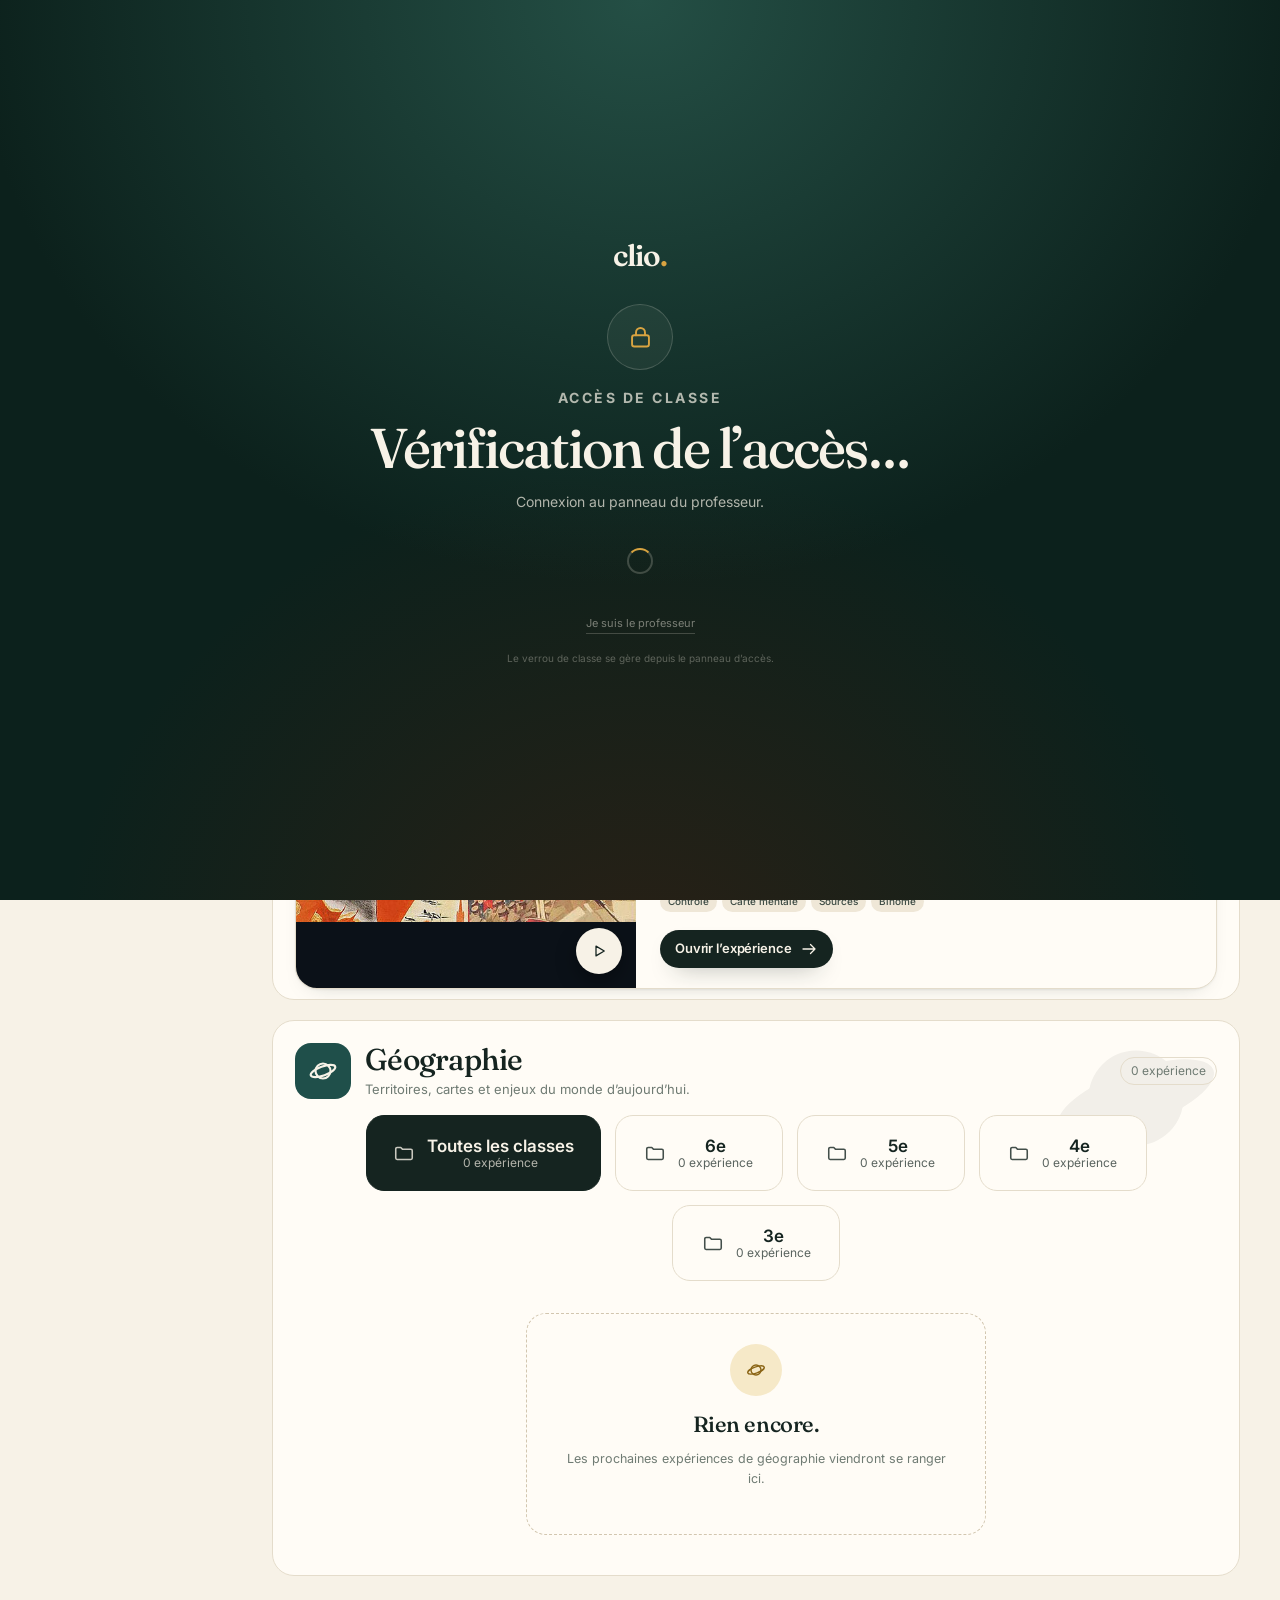
==== app/index.html @ 30ee4a35 "Reglages dans Clio, dossiers plus grands et centres Les boutons Toutes les classes, 6e, 5e, 4e et 3e" ====
<!DOCTYPE html>
<html lang="fr">
<head>
<meta charset="utf-8">
<meta name="robots" content="noindex, nofollow">
<meta name="viewport" content="width=device-width, initial-scale=1, viewport-fit=cover">
<meta name="theme-color" content="#F7F2E7">
<title>Clio — mes expériences</title>
<meta name="description" content="Clio — la bibliothèque des expériences interactives d'histoire-géographie : enquêtes, contrôles et parcours prêts à lancer.">
<link rel="preconnect" href="https://fonts.googleapis.com">
<link rel="preconnect" href="https://fonts.gstatic.com" crossorigin>
<link href="https://fonts.googleapis.com/css2?family=Fraunces:opsz,wght@9..144,400;9..144,500;9..144,600&family=Inter:wght@400;500;600;700&display=swap" rel="stylesheet">
<link rel="stylesheet" href="styles.css">
<link rel="stylesheet" href="v2.css">
<link rel="stylesheet" href="projects.css">
<link rel="stylesheet" href="access.css">
<link rel="icon" href="icon.svg" type="image/svg+xml">
<link rel="apple-touch-icon" href="icon-180.png">
<link rel="manifest" href="manifest.webmanifest">
</head>
<body>

<svg class="sprite" aria-hidden="true" focusable="false">
  <symbol id="i-grid" viewBox="0 0 24 24"><rect x="3" y="3" width="7" height="7" rx="2"/><rect x="14" y="3" width="7" height="7" rx="2"/><rect x="3" y="14" width="7" height="7" rx="2"/><rect x="14" y="14" width="7" height="7" rx="2"/></symbol>
  <symbol id="i-spark" viewBox="0 0 24 24"><path d="M12 3.5l1.6 4.4 4.4 1.6-4.4 1.6L12 15.5l-1.6-4.4L6 9.5l4.4-1.6z"/><path d="M18.4 15.2l.6 1.8 1.8.6-1.8.6-.6 1.8-.6-1.8-1.8-.6 1.8-.6z"/></symbol>
  <symbol id="i-plus" viewBox="0 0 24 24"><path d="M12 5v14M5 12h14"/></symbol>
  <symbol id="i-arrow-right" viewBox="0 0 24 24"><path d="M4 12h16M14 6l6 6-6 6"/></symbol>
  <symbol id="i-arrow-left" viewBox="0 0 24 24"><path d="M20 12H4M10 6l-6 6 6 6"/></symbol>
  <symbol id="i-chevron" viewBox="0 0 24 24"><path d="M9 5l7 7-7 7"/></symbol>
  <symbol id="i-check" viewBox="0 0 24 24"><path d="M4 12.5l5 5L20 6.5"/></symbol>
  <symbol id="i-search" viewBox="0 0 24 24"><circle cx="11" cy="11" r="7"/><path d="M16.5 16.5L21 21"/></symbol>
  <symbol id="i-upload" viewBox="0 0 24 24"><path d="M12 16V4M7 9l5-5 5 5"/><path d="M4 15v4a1 1 0 0 0 1 1h14a1 1 0 0 0 1-1v-4"/></symbol>
  <symbol id="i-doc" viewBox="0 0 24 24"><path d="M6 3h8l4 4v14H6z"/><path d="M14 3v4h4M9 12h6M9 16h6"/></symbol>
  <symbol id="i-link" viewBox="0 0 24 24"><path d="M10 13.5a4 4 0 0 0 5.7 0l2.8-2.8a4 4 0 0 0-5.7-5.7L11.5 6"/><path d="M14 10.5a4 4 0 0 0-5.7 0l-2.8 2.8a4 4 0 0 0 5.7 5.7l1.3-1.3"/></symbol>
  <symbol id="i-map" viewBox="0 0 24 24"><path d="M3 6.5l6-2 6 2 6-2v13l-6 2-6-2-6 2z"/><path d="M9 4.5v13M15 6.5v13"/></symbol>
  <symbol id="i-cards" viewBox="0 0 24 24"><rect x="3" y="7" width="12" height="14" rx="2"/><path d="M8 4h11a2 2 0 0 1 2 2v11"/></symbol>
  <symbol id="i-quiz" viewBox="0 0 24 24"><circle cx="12" cy="12" r="9"/><path d="M9.2 9.2a2.9 2.9 0 1 1 3.9 2.7c-.8.4-1.1 1-1.1 1.9"/><circle cx="12" cy="17.2" r=".8" fill="currentColor" stroke="none"/></symbol>
  <symbol id="i-clock" viewBox="0 0 24 24"><circle cx="12" cy="12" r="9"/><path d="M12 7v5.2l3.2 2"/></symbol>
  <symbol id="i-users" viewBox="0 0 24 24"><circle cx="9" cy="8" r="3.4"/><path d="M3 20c0-3.3 2.7-5.4 6-5.4s6 2.1 6 5.4"/><path d="M16 4.6a3.4 3.4 0 0 1 0 6.8M18 14.9c2 .7 3 2.4 3 5.1"/></symbol>
  <symbol id="i-folder" viewBox="0 0 24 24"><path d="M3 7.5A1.5 1.5 0 0 1 4.5 6h4l2 2h9A1.5 1.5 0 0 1 21 9.5v8A1.5 1.5 0 0 1 19.5 19h-15A1.5 1.5 0 0 1 3 17.5z"/></symbol>
  <symbol id="i-play" viewBox="0 0 24 24"><path d="M8 5.5l11 6.5-11 6.5z"/></symbol>
  <symbol id="i-share" viewBox="0 0 24 24"><circle cx="6" cy="12" r="2.6"/><circle cx="18" cy="6" r="2.6"/><circle cx="18" cy="18" r="2.6"/><path d="M8.4 10.8l7.2-3.6M8.4 13.2l7.2 3.6"/></symbol>
  <symbol id="i-close" viewBox="0 0 24 24"><path d="M6 6l12 12M18 6L6 18"/></symbol>
  <symbol id="i-menu" viewBox="0 0 24 24"><path d="M4 7h16M4 12h16M4 17h16"/></symbol>
  <symbol id="i-eye" viewBox="0 0 24 24"><path d="M2.5 12S6 5.8 12 5.8 21.5 12 21.5 12 18 18.2 12 18.2 2.5 12 2.5 12z"/><circle cx="12" cy="12" r="2.8"/></symbol>
  <symbol id="i-layers" viewBox="0 0 24 24"><path d="M12 3l9 5-9 5-9-5z"/><path d="M3 12.5l9 5 9-5M3 17l9 5 9-5"/></symbol>
  <symbol id="i-settings" viewBox="0 0 24 24"><circle cx="12" cy="12" r="3"/><path d="M12 2.8v2.4M12 18.8v2.4M2.8 12h2.4M18.8 12h2.4M5.5 5.5l1.7 1.7M16.8 16.8l1.7 1.7M18.5 5.5l-1.7 1.7M7.2 16.8l-1.7 1.7"/></symbol>
  <symbol id="i-star" viewBox="0 0 24 24"><path d="M12 4l2.4 5 5.6.8-4 3.9.9 5.5-4.9-2.6-4.9 2.6.9-5.5-4-3.9 5.6-.8z"/></symbol>
  <symbol id="i-pin" viewBox="0 0 24 24"><path d="M12 21s6.5-6.1 6.5-11a6.5 6.5 0 1 0-13 0C5.5 14.9 12 21 12 21z"/><circle cx="12" cy="10" r="2.3"/></symbol>
  <symbol id="i-download" viewBox="0 0 24 24"><path d="M12 4v12M7 11l5 5 5-5"/><path d="M4 19h16"/></symbol>
  <symbol id="i-more" viewBox="0 0 24 24"><circle cx="5" cy="12" r="1.4" fill="currentColor" stroke="none"/><circle cx="12" cy="12" r="1.4" fill="currentColor" stroke="none"/><circle cx="19" cy="12" r="1.4" fill="currentColor" stroke="none"/></symbol>
  <symbol id="i-expand" viewBox="0 0 24 24"><path d="M9 3H3v6M15 3h6v6M9 21H3v-6M15 21h6v-6"/></symbol>
  <symbol id="i-column" viewBox="0 0 24 24"><path d="M4 20h16M6 20V7.5M18 20V7.5M9.5 20V7.5M14.5 20V7.5"/><path d="M4.5 7.5L12 3l7.5 4.5z"/></symbol>
  <symbol id="i-planet" viewBox="0 0 24 24"><circle cx="12" cy="12" r="6"/><ellipse cx="12" cy="12" rx="10.4" ry="3.6" transform="rotate(-20 12 12)"/></symbol>
  <symbol id="i-lock" viewBox="0 0 24 24"><rect x="4.5" y="10" width="15" height="10" rx="2"/><path d="M8 10V7.5a4 4 0 0 1 8 0V10"/></symbol>
  <symbol id="i-wand" viewBox="0 0 24 24"><path d="M15 4l5 5L8 21l-5-5z"/><path d="M14 5l5 5M6 3v3M4.5 4.5h3M19 15v3M17.5 16.5h3"/></symbol>
  <symbol id="i-image" viewBox="0 0 24 24"><rect x="3" y="4" width="18" height="16" rx="2"/><circle cx="8.5" cy="9.5" r="1.6"/><path d="M3.5 17l5-5 4 4 3-3 5 4.5"/></symbol>
  <symbol id="i-text" viewBox="0 0 24 24"><path d="M5 6h14M12 6v13M8 19h8"/></symbol>
  <symbol id="i-a11y" viewBox="0 0 24 24"><circle cx="12" cy="4.8" r="1.8"/><path d="M6 9.5l6 1.4 6-1.4M12 10.9V15M12 15l-2.4 5M12 15l2.4 5"/></symbol>
  <symbol id="i-timeline" viewBox="0 0 24 24"><path d="M3 12h18"/><circle cx="7" cy="12" r="2" fill="currentColor" stroke="none"/><circle cx="13" cy="12" r="2" fill="currentColor" stroke="none"/><circle cx="19" cy="12" r="2" fill="currentColor" stroke="none"/><path d="M7 9V6M13 15v3M19 9V6"/></symbol>
  <symbol id="i-copy" viewBox="0 0 24 24"><rect x="8" y="8" width="12" height="12" rx="2"/><path d="M16 8V5a1 1 0 0 0-1-1H5a1 1 0 0 0-1 1v10a1 1 0 0 0 1 1h3"/></symbol>
  <symbol id="i-help" viewBox="0 0 24 24"><circle cx="12" cy="12" r="9"/><path d="M9.3 9.4a2.8 2.8 0 1 1 3.8 2.6c-.8.4-1.1 1-1.1 1.9"/><circle cx="12" cy="17.2" r=".8" fill="currentColor" stroke="none"/></symbol>
  <symbol id="i-drag" viewBox="0 0 24 24"><circle cx="9" cy="6" r="1.2" fill="currentColor" stroke="none"/><circle cx="15" cy="6" r="1.2" fill="currentColor" stroke="none"/><circle cx="9" cy="12" r="1.2" fill="currentColor" stroke="none"/><circle cx="15" cy="12" r="1.2" fill="currentColor" stroke="none"/><circle cx="9" cy="18" r="1.2" fill="currentColor" stroke="none"/><circle cx="15" cy="18" r="1.2" fill="currentColor" stroke="none"/></symbol>
  <symbol id="i-qr" viewBox="0 0 24 24"><rect x="3" y="3" width="7" height="7" rx="1"/><rect x="14" y="3" width="7" height="7" rx="1"/><rect x="3" y="14" width="7" height="7" rx="1"/><path d="M14 14h3v3h-3zM20 14h1M14 20h3M20 17v4M17 20h1"/></symbol>
</svg>

<div id="gate-screen" class="gate-screen">
  <div class="gate-box">
    <div class="gate-brand">clio<span>.</span></div>
    <div class="gate-icon" id="gate-icon"><svg class="ico"><use href="#i-lock"/></svg></div>
    <p class="gate-kicker">Accès de classe</p>
    <h1 id="gate-title">Vérification de l’accès…</h1>
    <p id="gate-text">Connexion au panneau du professeur.</p>
    <div class="gate-actions" id="gate-actions"></div>
    <a class="gate-teacher" href="#/prof">Je suis le professeur</a>
    <p class="gate-foot">Le verrou de classe se gère depuis le panneau d’accès.</p>
  </div>
</div>

<div class="app">
  <aside class="rail" aria-label="Navigation principale">
    <a class="brand" href="#/library" aria-label="Clio, bibliothèque">
      <span class="brand-mark" aria-hidden="true">
        <img src="icon.svg" alt="">
      </span>
      <span class="brand-word">clio<span>.</span></span>
    </a>

    <nav class="rail-nav">
      <a class="rail-link is-active" href="#/library" data-rail data-nav="library"><svg class="ico"><use href="#i-grid"/></svg><span>Bibliothèque</span></a>
      <a class="rail-link" href="#/library" data-rail data-nav="projects" data-scroll="projects-section"><svg class="ico"><use href="#i-layers"/></svg><span>Projets</span></a>
      <a class="rail-link" href="#/classes" data-rail data-soon="Classes"><svg class="ico"><use href="#i-users"/></svg><span>Classes</span></a>
      <a class="rail-link" href="#/prof" data-rail data-nav="prof"><svg class="ico"><use href="#i-lock"/></svg><span>Panneau</span></a>
    </nav>

    <div class="rail-foot">
      <a class="rail-link" href="#/settings" data-rail data-nav="settings"><svg class="ico"><use href="#i-settings"/></svg><span>Réglages</span></a>
    </div>
  </aside>

  <main class="app-main">

    <!-- ============================ BIBLIOTHÈQUE ============================ -->
    <section class="screen" id="screen-library" aria-labelledby="lib-title">
      <header class="topbar">
        <div class="search">
          <svg class="ico"><use href="#i-search"/></svg>
          <input type="search" placeholder="Rechercher une séance, un document…" aria-label="Rechercher">
          <kbd>⌘K</kbd>
        </div>
        <div class="topbar-actions">
          <button class="btn btn-ghost" id="import-json-btn" aria-label="Importer une séance"><svg class="ico"><use href="#i-upload"/></svg><span>Importer</span></button>
          <button class="btn btn-primary" data-go="import" aria-label="Nouvelle séance"><svg class="ico"><use href="#i-plus"/></svg><span>Nouvelle séance</span></button>
          <input type="file" id="import-json-input" accept=".json,application/json" hidden>
        </div>
      </header>

      <div class="page">
        <section class="hero">
          <div class="hero-copy">
            <p class="eyebrow"><span class="live-dot"></span>L'atelier de séances</p>
            <h1 id="lib-title">Vos documents deviennent<br><em>une séance qui se vit.</em></h1>
            <p class="lede">Déposez un cours ou partez d’une page blanche. Clio propose une trame éditable — pages, quiz, frise, cartes — prête à projeter et à manipuler sur iPad.</p>
            <div class="hero-actions">
              <button class="btn btn-cream btn-lg" data-go="import"><svg class="ico"><use href="#i-upload"/></svg>Déposer mes documents</button>
              <button class="btn btn-ghost-cream btn-lg" data-open-viewer="0"><svg class="ico"><use href="#i-play"/></svg>Voir un exemple</button>
            </div>
            <ul class="hero-proof">
              <li><svg class="ico"><use href="#i-check"/></svg>Documents acceptés</li>
              <li><svg class="ico"><use href="#i-check"/></svg>Prêt pour l'iPad</li>
              <li><svg class="ico"><use href="#i-check"/></svg>Partage par lien</li>
            </ul>
          </div>
          <div class="hero-art" aria-hidden="true">
            <div class="paper paper-3"><span class="p-line w40"></span><span class="p-line w80"></span><span class="p-line w65"></span><span class="p-line w75"></span></div>
            <div class="paper paper-2"><span class="p-line w70"></span><span class="p-line w90"></span><span class="p-line w50"></span><span class="p-line w80"></span><span class="p-line w60"></span></div>
            <div class="paper paper-1">
              <span class="p-tag">1776 — 1789</span>
              <span class="p-line w85"></span><span class="p-line w60"></span>
              <span class="p-tl"><i></i><i></i><i></i></span>
              <span class="p-line w40"></span>
            </div>
            <div class="spark sp-1">✦</div>
            <div class="spark sp-2">✦</div>
            <div class="art-badge"><svg class="ico"><use href="#i-spark"/></svg>Pages · quiz · frise · cartes</div>
          </div>
        </section>

        <section class="section" id="resume-section">
          <div class="section-head">
            <h2>À reprendre</h2>
            <button class="link-btn" data-toast="Toutes les séances sont affichées ci-dessous.">Tout voir<svg class="ico"><use href="#i-chevron"/></svg></button>
          </div>
          <div class="resume-grid" id="resume-grid"></div>
        </section>

        <section class="section" id="projects-section">
          <div class="section-head section-head-wrap">
            <div>
              <h2>Projets interactifs</h2>
              <p class="section-sub" id="project-count">Des enquêtes prêtes à lancer, à côté de vos séances.</p>
            </div>
            <div class="section-head-actions">
              <button type="button" class="btn btn-ghost btn-sm" id="editTextsBtn">Modifier les textes</button>
              <span class="badge badge-ready">Prêt à lancer</span>
            </div>
          </div>
          <div class="level-folders" id="level-folders"></div>
          <div class="project-grid" id="project-grid"></div>
          <div id="subject-sections"></div>
        </section>

        <section class="section" id="sessions-section">
          <div class="section-head section-head-wrap">
            <div>
              <h2>Mes séances</h2>
              <p class="section-sub" id="lib-count">Séances et brouillons</p>
            </div>
            <div class="filters" role="group" aria-label="Filtrer les séances">
              <button class="chip is-on" data-filter>Toutes</button>
              <button class="chip" data-filter>Histoire</button>
              <button class="chip" data-filter>Géographie</button>
              <button class="chip" data-filter>EMC</button>
              <button class="chip chip-icon" data-toast="Filtres avancés — à venir" aria-label="Plus de filtres"><svg class="ico"><use href="#i-settings"/></svg></button>
            </div>
          </div>

          <div class="session-grid" id="session-grid"></div>
        </section>

        <footer class="page-foot">
          <span>Clio · v2 · les séances sont enregistrées sur cet appareil · <a href="#/prof">Panneau professeur</a></span>
          <span>Partage par lien · export JSON</span>
        </footer>
      </div>
    </section>

    <!-- ============================ IMPORT ============================ -->
    <section class="screen" id="screen-import" aria-labelledby="import-title">
      <header class="focusbar">
        <button class="icon-btn" data-go="library" aria-label="Retour à la bibliothèque"><svg class="ico"><use href="#i-arrow-left"/></svg></button>
        <div class="focusbar-title">
          <p class="crumb">Bibliothèque / Nouvelle séance</p>
          <h1 id="import-title">Composer une séance</h1>
        </div>
        <ol class="stepper" aria-label="Étapes">
          <li class="is-on">1 · Documents</li>
          <li>2 · Réglages</li>
          <li>3 · Génération</li>
        </ol>
      </header>

      <div class="import-grid">
        <section class="panel drop-panel">
          <div class="panel-head">
            <div>
              <h2>Déposez vos documents</h2>
              <p class="panel-sub">Un chapitre, un PDF, des photos, un lien. Clio prépare la trame ; vous complétez le fond.</p>
            </div>
            <span class="badge badge-soft">Privé par défaut</span>
          </div>

          <div class="dropzone" id="dropzone" role="button" tabindex="0" aria-label="Déposer des fichiers">
            <span class="drop-icon"><svg class="ico"><use href="#i-upload"/></svg></span>
            <strong>Glissez vos fichiers ici</strong>
            <span class="drop-sub">ou <u>parcourez votre iPad</u></span>
            <span class="drop-types">PDF · DOCX · TXT · JPG · PNG · HEIC — 25 Mo max</span>
          </div>
          <input type="file" id="file-input" multiple hidden accept=".pdf,.docx,.txt,.md,.jpg,.jpeg,.png,.heic">

          <ul class="file-list" id="file-list" aria-label="Documents importés"></ul>

          <div class="link-add">
            <svg class="ico"><use href="#i-link"/></svg>
            <input id="link-input" type="url" placeholder="Coller un lien : vidéo, article, carte…" aria-label="Lien à ajouter">
            <button class="btn btn-soft" id="link-add">Ajouter</button>
          </div>

          <p class="privacy"><svg class="ico"><use href="#i-lock"/></svg>Vos documents ne sont jamais utilisés pour entraîner un modèle. Vous pouvez les supprimer à tout moment.</p>
        </section>

        <aside class="panel settings-panel" aria-label="Réglages de la séance">
          <h2>Réglages</h2>

          <div class="field">
            <label class="field-label" for="session-title">Nom de la séance</label>
            <input class="einput" id="session-title" type="text" placeholder="Ex. La Révolution française" value="">
          </div>

          <div class="field">
            <span class="field-label">Matière</span>
            <div class="segmented" data-seg="subject" role="group" aria-label="Matière">
              <button class="is-on" data-value="histoire">Histoire</button>
              <button data-value="geo">Géographie</button>
              <button data-value="emc">EMC</button>
            </div>
          </div>

          <div class="field">
            <label class="field-label" for="level">Niveau</label>
            <div class="select-wrap">
              <select id="level">
                <option>6e</option><option>5e</option><option selected>4e</option><option>3e</option>
                <option>2de</option><option>1re</option><option>Terminale</option>
              </select>
              <svg class="ico"><use href="#i-chevron"/></svg>
            </div>
          </div>

          <div class="field">
            <span class="field-label">Durée</span>
            <div class="segmented" data-seg="duration" role="group" aria-label="Durée">
              <button data-value="30">30 min</button>
              <button class="is-on" data-value="55">55 min</button>
              <button data-value="90">90 min</button>
            </div>
          </div>

          <div class="field">
            <span class="field-label">Structure</span>
            <div class="template-grid" id="template-grid" role="group" aria-label="Structure de la séance"></div>
          </div>

          <div class="field field-switch">
            <div><span class="field-label">Inclure un quiz</span><span class="field-help">une question de départ, éditable</span></div>
            <label class="switch"><input type="checkbox" checked id="opt-quiz" aria-label="Inclure un quiz"><span></span></label>
          </div>
          <div class="field field-switch">
            <div><span class="field-label">Accessibilité</span><span class="field-help">Contrastes, cibles tactiles, clavier</span></div>
            <span class="badge badge-ready">Incluse</span>
          </div>

          <div class="estimate">
            <svg class="ico"><use href="#i-spark"/></svg>
            <div><strong id="estimate-title">≈ 5 pages · 1 quiz</strong><span id="estimate-sub">structure Découverte</span></div>
          </div>
        </aside>
      </div>

      <footer class="actionbar">
        <p class="actionbar-note"><svg class="ico"><use href="#i-lock"/></svg>Vos documents restent sur cet appareil.</p>
        <div class="actionbar-actions">
          <button class="btn btn-ghost" id="blank-session">Page blanche</button>
          <button class="btn btn-primary btn-lg" id="generate-btn"><svg class="ico"><use href="#i-spark"/></svg>Créer ma séance</button>
        </div>
      </footer>
    </section>

    <!-- ============================ GÉNÉRATION ============================ -->
    <section class="screen" id="screen-generate" aria-labelledby="gen-title">
      <div class="gen-wrap">
        <div class="gen-copy">
          <p class="eyebrow"><span class="live-dot"></span>Préparation</p>
          <h1 id="gen-title">Clio pose la trame,<br><em>vous gardez le fond.</em></h1>
          <p class="gen-sub" id="gen-sub">Histoire · 4e · 55 min</p>

          <ol class="gen-steps" id="gen-steps">
            <li data-step="0"><span class="gen-check"><svg class="ico"><use href="#i-check"/></svg></span><span><strong>Création de la trame</strong><small>Couverture, objectifs, synthèse</small></span></li>
            <li data-step="1"><span class="gen-check"><svg class="ico"><use href="#i-check"/></svg></span><span><strong>Ajout des pages clés</strong><small>Quiz et activités</small></span></li>
            <li data-step="2"><span class="gen-check"><svg class="ico"><use href="#i-check"/></svg></span><span><strong>Préparation du quiz</strong><small>Questions et corrections</small></span></li>
            <li data-step="3"><span class="gen-check"><svg class="ico"><use href="#i-check"/></svg></span><span><strong>Mise en page</strong><small>Une idée par page</small></span></li>
            <li data-step="4"><span class="gen-check"><svg class="ico"><use href="#i-check"/></svg></span><span><strong>Contrôle de l'accessibilité</strong><small>Contrastes, cibles tactiles</small></span></li>
          </ol>

          <div class="gen-progress" aria-hidden="true"><span id="gen-bar"></span></div>
          <p class="gen-note" id="gen-note">Vous pourrez tout modifier ensuite.</p>
        </div>

        <div class="gen-preview" aria-hidden="true">
          <div class="gen-cover">
            <span class="sk sk-kicker"></span>
            <span class="sk sk-title"></span>
            <span class="sk sk-title short"></span>
            <span class="sk sk-text"></span>
            <span class="sk sk-text"></span>
            <div class="sk-timeline"><i></i><i></i><i></i><i></i></div>
          </div>
          <div class="gen-toast"><svg class="ico"><use href="#i-spark"/></svg>9 pages structurées</div>
          <div class="gen-toast gen-toast-2"><svg class="ico"><use href="#i-check"/></svg>Accessibilité validée</div>
        </div>
      </div>
    </section>

    <!-- ============================ ÉDITEUR ============================ -->
    <section class="screen" id="screen-editor" aria-labelledby="editor-title">
      <header class="editorbar">
        <button class="icon-btn" data-go="library" aria-label="Retour à la bibliothèque"><svg class="ico"><use href="#i-arrow-left"/></svg></button>
        <div class="doc-title">
          <p class="crumb" id="editor-crumb">Bibliothèque / Histoire 4e</p>
          <div class="title-row">
            <h1 id="editor-title">Des Lumières à la Révolution</h1>
            <span class="badge badge-draft" id="editor-status">Brouillon</span>
            <span class="save-state" id="save-state"><svg class="ico"><use href="#i-check"/></svg>Enregistré</span>
          </div>
        </div>
        <div class="editor-actions">
          <button class="icon-btn" data-modal="session" aria-label="Réglages de la séance"><svg class="ico"><use href="#i-settings"/></svg></button>
          <button class="icon-btn only-desktop" data-modal="publish" aria-label="Partager"><svg class="ico"><use href="#i-share"/></svg></button>
          <button class="btn btn-ghost" id="present-btn" aria-label="Aperçu de la séance"><svg class="ico"><use href="#i-play"/></svg><span>Aperçu</span></button>
          <button class="btn btn-primary" data-modal="publish" aria-label="Partager la séance"><svg class="ico"><use href="#i-share"/></svg><span>Partager</span></button>
        </div>
      </header>

      <div class="editor-shell">
        <aside class="editor-pages" aria-label="Plan de la séance">
          <div class="panel-head small">
            <h2>Plan</h2>
            <span class="meta tiny" id="plan-meta">9 pages · 55 min</span>
          </div>
          <ol id="page-list" class="page-list"></ol>
          <button class="add-page" id="add-page-btn"><svg class="ico"><use href="#i-plus"/></svg>Ajouter une page</button>
          <div class="pages-foot">
            <svg class="ico"><use href="#i-a11y"/></svg>
            <span><strong>Accessibilité</strong><small>7 contrôles validés</small></span>
            <span class="dot-ok"></span>
          </div>
        </aside>

        <div class="editor-canvas">
          <div class="canvas-meta">
            <span id="canvas-label">Page 1 · Couverture</span>
            <span class="canvas-meta-right">1280 × 720 · iPad paysage</span>
          </div>
          <div class="canvas-frame"><div class="canvas-slide" id="canvas-slide"></div></div>
          <div class="canvas-tools">
            <div class="tool-group">
              <button class="icon-btn" data-toast="Zoom arrière (maquette)" aria-label="Zoom arrière">−</button>
              <span class="zoom">100 %</span>
              <button class="icon-btn" data-toast="Zoom avant (maquette)" aria-label="Zoom avant">+</button>
            </div>
            <div class="tool-group">
              <button class="device-btn is-on" data-toast="Aperçu iPad paysage">iPad · paysage</button>
              <button class="device-btn" data-toast="Aperçu iPad portrait">Portrait</button>
            </div>
            <button class="btn btn-ghost btn-sm only-tablet" id="mobile-blocks"><svg class="ico"><use href="#i-plus"/></svg>Page</button>
            <button class="btn btn-ghost btn-sm only-tablet" id="edit-page-btn"><svg class="ico"><use href="#i-settings"/></svg>Éditer</button>
            <button class="btn btn-ghost btn-sm" id="canvas-present"><svg class="ico"><use href="#i-play"/></svg>Démarrer ici</button>
          </div>
        </div>

        <aside class="editor-inspector" id="editor-inspector" aria-label="Réglages de la page">
          <button class="icon-btn inspector-close" id="inspector-close" aria-label="Fermer les réglages"><svg class="ico"><use href="#i-close"/></svg></button>
          <div id="inspector"></div>
        </aside>
        <div class="inspector-scrim" id="inspector-scrim" hidden></div>
      </div>
    </section>

    <!-- ============================ PANNEAU D'ACCÈS ============================ -->
    <section class="screen" id="screen-prof" aria-labelledby="prof-title">
      <header class="focusbar prof-bar">
        <button class="icon-btn" data-go="library" aria-label="Retour à la bibliothèque"><svg class="ico"><use href="#i-arrow-left"/></svg></button>
        <div class="focusbar-title">
          <p class="crumb">Clio / Accès de classe</p>
          <h1 id="prof-title">Panneau d’accès</h1>
        </div>
        <span class="badge badge-terre">Professeur</span>
      </header>

      <div class="prof-wrap">
        <div class="panel prof-login" id="prof-login">
          <span class="badge badge-terre">Réservé au professeur</span>
          <h2>Entrez le code</h2>
          <p>Le panneau permet d’ouvrir ou de fermer l’accès au site et de générer les QR de classe.</p>
          <div class="prof-code-row">
            <input id="prof-code" class="einput" type="password" inputmode="numeric" autocomplete="off" placeholder="Code professeur">
            <button id="prof-login-btn" class="btn btn-primary">Entrer</button>
          </div>
          <p id="prof-code-msg" class="form-warn" hidden>Code incorrect.</p>
          <p class="meta tiny">Verrou de classe, pas une protection forte.</p>
        </div>

        <div id="prof-dashboard" hidden>
          <div class="prof-grid">
            <section class="panel prof-card">
              <div class="prof-card-head">
                <div><span class="badge badge-terre">Accès au site</span><h2>Ouvrir ou fermer</h2></div>
                <span class="badge" id="prof-gate-pill">…</span>
              </div>
              <p class="meta">Quand l’accès est fermé, les élèves qui ouvrent le lien voient « Séance fermée ».</p>
              <button class="btn btn-primary btn-lg" id="prof-gate-btn">Fermer l’accès</button>
              <p class="meta tiny" id="prof-gate-note">Le changement s’applique en quelques secondes.</p>
            </section>
          </div>

          <div class="section-head section-head-wrap prof-exp-head">
            <div>
              <h2>Expériences</h2>
              <p class="section-sub">Le lien et le QR de chaque expérience, et son ouverture indépendante.</p>
            </div>
          </div>
          <div class="prof-projects" id="prof-projects"></div>

          <div class="panel prof-help">
            <strong>À savoir</strong>
            <p>Chaque expérience s’ouvre et se ferme séparément. Le verrou est une commodité de classe ; un élève qui sait manipuler le navigateur peut le contourner.</p>
            <button class="btn btn-ghost btn-sm" id="prof-logout">Se déconnecter</button>
          </div>
        </div>
      </div>
    </section>

    <!-- ============================ RÉGLAGES ============================ -->
    <section class="screen" id="screen-settings" aria-labelledby="settings-title">
      <header class="focusbar">
        <button class="icon-btn" data-go="library" aria-label="Retour à la bibliothèque"><svg class="ico"><use href="#i-arrow-left"/></svg></button>
        <div class="focusbar-title">
          <p class="crumb">Clio / Réglages</p>
          <h1 id="settings-title">Réglages</h1>
        </div>
      </header>

      <div class="prof-wrap settings-wrap">
        <section class="panel settings-card">
          <h2>Affichage</h2>
          <p class="meta">Réglages enregistrés sur cet appareil.</p>

          <label class="setting-row" for="setTextSize">
            <span><strong>Taille du texte</strong><small>Pour projeter au tableau ou lire plus confortablement.</small></span>
            <span class="select-wrap">
              <select id="setTextSize" class="einput">
                <option value="normal">Normale</option>
                <option value="large">Grande</option>
                <option value="xl">Très grande</option>
              </select>
              <svg class="ico"><use href="#i-chevron"/></svg>
            </span>
          </label>

          <label class="setting-row" for="setDescriptions">
            <span><strong>Afficher les descriptions</strong><small>Les textes sous le titre de chaque expérience.</small></span>
            <span class="switch"><input type="checkbox" id="setDescriptions"><span></span></span>
          </label>

          <label class="setting-row" for="setCompact">
            <span><strong>Cartes compactes</strong><small>Masquer les étiquettes et les descriptions, garder l’essentiel.</small></span>
            <span class="switch"><input type="checkbox" id="setCompact"><span></span></span>
          </label>
        </section>

        <section class="panel settings-card">
          <h2>Textes</h2>
          <p class="meta">Les textes modifiés depuis « Modifier les textes » sont partagés à tous les appareils.</p>
          <button type="button" class="btn btn-ghost" id="setResetTexts">Rétablir les textes d’origine</button>
        </section>

        <section class="panel settings-card">
          <h2>Accès</h2>
          <p class="meta">Le panneau permet d’ouvrir ou fermer chaque expérience et d’afficher les QR.</p>
          <a class="btn btn-ghost" href="#/prof"><svg class="ico"><use href="#i-lock"/></svg>Panneau d’accès</a>
        </section>

        <section class="panel settings-card">
          <h2>Application</h2>
          <p class="meta" id="settingsVersion">Clio · version locale</p>
          <button type="button" class="btn btn-ghost" id="setResetPrefs">Rétablir les réglages par défaut</button>
        </section>
      </div>
    </section>
  </main>
</div>

<!-- ============================ MODE SÉANCE ============================ -->
<section class="viewer" id="screen-viewer" aria-label="Mode séance" hidden>
  <div class="viewer-bg" aria-hidden="true"></div>

  <header class="viewer-top">
    <button class="v-close" data-viewer-close><svg class="ico"><use href="#i-arrow-left"/></svg><span>Quitter</span></button>
    <div class="v-title"><strong id="v-title">Des Lumières à la Révolution</strong><span id="v-sub">Histoire · 4e</span></div>
    <div class="v-actions">
      <button class="v-btn" id="teacher-toggle"><svg class="ico"><use href="#i-eye"/></svg><span>Mode prof</span></button>
      <button class="v-btn" data-drawer="summary"><svg class="ico"><use href="#i-menu"/></svg><span>Sommaire</span></button>
      <button class="v-btn icon" id="fullscreen-btn" aria-label="Plein écran"><svg class="ico"><use href="#i-expand"/></svg></button>
    </div>
  </header>

  <div class="deck-wrap" id="deck-wrap">
    <div class="deck" id="deck"></div>
  </div>

  <button class="v-nav prev" data-step="-1" aria-label="Page précédente"><svg class="ico"><use href="#i-chevron"/></svg></button>
  <button class="v-nav next" data-step="1" aria-label="Page suivante"><svg class="ico"><use href="#i-chevron"/></svg></button>

  <footer class="viewer-bottom">
    <div class="v-progress"><span id="v-bar"></span></div>
    <span id="v-count">01 / 09</span>
    <div class="v-dots" id="v-dots"></div>
    <span class="v-hint"><svg class="ico"><use href="#i-arrow-left"/></svg>glisser<svg class="ico"><use href="#i-arrow-right"/></svg></span>
  </footer>

  <aside class="drawer summary-drawer" id="drawer-summary" aria-label="Sommaire" hidden>
    <div class="drawer-head"><h2>Sommaire</h2><button class="icon-btn" data-close-drawer aria-label="Fermer"><svg class="ico"><use href="#i-close"/></svg></button></div>
    <ol id="summary-list" class="summary-list"></ol>
    <div class="drawer-foot">
      <button class="btn btn-ghost btn-sm" data-modal="publish"><svg class="ico"><use href="#i-share"/></svg>Partager</button>
      <span class="meta tiny" id="summary-meta">55 min · 9 pages</span>
    </div>
  </aside>

  <aside class="drawer notes-drawer" id="drawer-notes" aria-label="Notes de l'enseignant">
    <div class="drawer-head"><h2>Notes du professeur</h2><button class="icon-btn" data-close-drawer aria-label="Fermer"><svg class="ico"><use href="#i-close"/></svg></button></div>
    <div class="notes-body">
      <div class="notes-timer"><svg class="ico"><use href="#i-clock"/></svg><strong id="notes-time">00:00</strong><button class="btn btn-soft btn-sm" id="timer-btn">Démarrer</button></div>
      <div id="notes-content"></div>
      <div class="notes-tip"><svg class="ico"><use href="#i-spark"/></svg>Astuce : en mode prof, les zones interactives sont entourées.</div>
    </div>
  </aside>

  <div class="drawer-scrim" id="drawer-scrim" hidden></div>
</section>

<div id="modal-root"></div>

<!-- QR plein écran (projection au tableau) -->
<div class="qr-screen" id="qr-screen" hidden>
  <button class="qr-screen-close" id="qr-screen-close" aria-label="Fermer le QR code">×</button>
  <div class="qr-screen-title" id="qr-screen-title">Scanner pour ouvrir</div>
  <div class="qr-screen-box" id="qr-screen-box"></div>
  <div class="qr-screen-code" id="qr-screen-code"></div>
  <p class="qr-screen-hint">Appareil photo de la tablette → le lien s’ouvre tout seul.</p>
</div>

<div id="toast" class="toast" role="status" aria-live="polite"></div>

<script src="vendor/qrcode.min.js"></script>
<script src="vendor/mqtt.min.js"></script>
<script src="live.js"></script>
<script src="data.js"></script>
<script src="slides.js"></script>
<script src="editor.js"></script>
<script src="app.js"></script>
</body>
</html>
---- app/styles.css ----
/* ============================================================
   Kléo — design system
   Papier & encre · Fraunces / Inter · tactile d'abord
   ============================================================ */

:root {
  --paper: #F7F2E7;
  --paper-deep: #EFE7D7;
  --surface: #FFFCF6;
  --surface-2: #FBF6EA;
  --ink: #152420;
  --ink-2: #3C4B44;
  --muted: #6F7B73;
  --line: #E4DCCB;
  --line-strong: #D2C6AF;
  --terre: #B8542F;
  --terre-soft: #F3DED4;
  --safran: #D9A441;
  --safran-soft: #F6E9C8;
  --forest: #1E4A41;
  --forest-deep: #0F2B26;
  --blue: #2E5E8C;
  --ok: #2C7A58;
  --ok-soft: #E2EFE7;
  --bad: #B23A2E;
  --bad-soft: #F7E2DE;
  --radius: 18px;
  --radius-lg: 26px;
  --shadow-sm: 0 1px 2px rgba(21, 36, 32, .05), 0 8px 22px -16px rgba(21, 36, 32, .35);
  --shadow-md: 0 2px 4px rgba(21, 36, 32, .05), 0 24px 50px -28px rgba(21, 36, 32, .45);
  --font-ui: "Inter", -apple-system, BlinkMacSystemFont, "Segoe UI", Roboto, sans-serif;
  --font-display: "Fraunces", "Iowan Old Style", "Palatino Linotype", Palatino, Georgia, serif;
  --ease: cubic-bezier(.2, .7, .2, 1);
}

* { box-sizing: border-box; }
html { -webkit-text-size-adjust: 100%; }
body {
  margin: 0;
  background: var(--paper);
  color: var(--ink);
  font-family: var(--font-ui);
  font-size: 15px;
  line-height: 1.5;
  -webkit-font-smoothing: antialiased;
  text-rendering: optimizeLegibility;
}
body::before {
  content: "";
  position: fixed;
  inset: 0;
  pointer-events: none;
  z-index: 0;
  opacity: .35;
  background-image: radial-gradient(rgba(21, 36, 32, .12) .5px, transparent .5px);
  background-size: 4px 4px;
}
img, svg { display: block; }
button, input, select { font: inherit; color: inherit; }
button { cursor: pointer; }
a { color: inherit; text-decoration: none; }
h1, h2, h3, p { margin: 0; }
ul, ol { margin: 0; padding: 0; list-style: none; }
:focus-visible { outline: 3px solid rgba(184, 84, 47, .55); outline-offset: 3px; border-radius: 6px; }
::selection { background: var(--safran-soft); }

.sprite { position: absolute; width: 0; height: 0; overflow: hidden; }
.ico { width: 20px; height: 20px; fill: none; stroke: currentColor; stroke-width: 1.7; stroke-linecap: round; stroke-linejoin: round; flex: none; }

/* ---------- Boutons ---------- */
.btn {
  display: inline-flex; align-items: center; justify-content: center; gap: 8px;
  min-height: 44px; padding: 0 18px;
  border: 1px solid transparent; border-radius: 999px;
  font-size: 14px; font-weight: 600; letter-spacing: -.01em;
  background: transparent; transition: transform .18s var(--ease), background .18s, box-shadow .18s, border-color .18s;
  white-space: nowrap;
}
.btn:hover { transform: translateY(-1px); }
.btn:active { transform: translateY(0); }
.btn .ico { width: 18px; height: 18px; }
.btn-primary { background: var(--ink); color: var(--paper); box-shadow: 0 10px 24px -16px rgba(21, 36, 32, .9); }
.btn-primary:hover { background: #223A33; }
.btn-cream { background: var(--surface); color: var(--ink); box-shadow: var(--shadow-sm); }
.btn-cream:hover { background: #fff; }
.btn-ghost { border-color: var(--line-strong); color: var(--ink-2); background: transparent; }
.btn-ghost:hover { background: rgba(255, 255, 255, .55); border-color: var(--ink); color: var(--ink); }
.btn-ghost-cream { border-color: rgba(247, 242, 231, .35); color: var(--paper); }
.btn-ghost-cream:hover { background: rgba(247, 242, 231, .1); border-color: rgba(247, 242, 231, .7); }
.btn-soft { background: var(--paper-deep); color: var(--ink-2); }
.btn-soft:hover { background: #E8DFCB; }
.btn-lg { min-height: 52px; padding: 0 24px; font-size: 15px; }
.btn-sm { min-height: 38px; padding: 0 14px; font-size: 13px; }
.icon-btn {
  display: inline-grid; place-items: center;
  width: 44px; height: 44px; border: 1px solid transparent; border-radius: 12px;
  background: transparent; color: var(--ink-2); transition: background .18s, color .18s, transform .18s;
}
.icon-btn:hover { background: rgba(21, 36, 32, .06); color: var(--ink); }
.icon-btn:active { transform: scale(.96); }
.link-btn { border: 0; background: none; color: var(--ink-2); font-size: 13px; font-weight: 600; display: inline-flex; align-items: center; gap: 4px; padding: 8px; }
.link-btn:hover { color: var(--terre); }
.link-btn .ico { width: 15px; height: 15px; }

/* ---------- Communs ---------- */
.eyebrow { display: inline-flex; align-items: center; gap: 8px; font-size: 11px; font-weight: 600; letter-spacing: .14em; text-transform: uppercase; color: var(--terre); }
.live-dot { width: 7px; height: 7px; border-radius: 50%; background: var(--safran); box-shadow: 0 0 0 4px rgba(217, 164, 65, .18); animation: pulse 2.6s infinite; }
@keyframes pulse { 0%, 100% { box-shadow: 0 0 0 3px rgba(217, 164, 65, .12); } 50% { box-shadow: 0 0 0 6px rgba(217, 164, 65, .22); } }
.badge { display: inline-flex; align-items: center; gap: 6px; padding: 4px 9px; border-radius: 999px; font-size: 11px; font-weight: 600; background: var(--paper-deep); color: var(--ink-2); white-space: nowrap; }
.badge-terre { background: var(--terre-soft); color: #8C3B1F; }
.badge-draft { background: var(--safran-soft); color: #7C5A12; }
.badge-ready { background: var(--ok-soft); color: var(--ok); }
.badge-soft { background: rgba(21, 36, 32, .06); color: var(--ink-2); }
.meta { color: var(--muted); font-size: 12.5px; }
.meta.tiny { font-size: 11.5px; }
.crumb { font-size: 11px; letter-spacing: .04em; color: var(--muted); margin-bottom: 2px; }
.muted { color: var(--muted); }

/* ---------- Structure ---------- */
.app { position: relative; z-index: 1; display: grid; grid-template-columns: 232px minmax(0, 1fr); min-height: 100vh; }
.app-main { min-width: 0; }
body.is-editing .app { grid-template-columns: minmax(0, 1fr); }
body.is-editing .rail { display: none; }

.rail {
  position: sticky; top: 0; height: 100vh;
  display: flex; flex-direction: column; gap: 28px;
  padding: 26px 18px 22px;
  border-right: 1px solid var(--line);
  background: rgba(251, 246, 234, .72);
  backdrop-filter: blur(14px);
}
.brand { display: flex; align-items: center; gap: 10px; padding: 0 8px; }
.brand-mark { width: 34px; height: 34px; border-radius: 11px; background: var(--ink); color: var(--paper); display: grid; place-items: center; }
.brand-mark svg { width: 26px; height: 26px; }
.brand-mark img { width: 100%; height: 100%; display: block; border-radius: inherit; }
.brand-word { font-family: var(--font-display); font-size: 25px; font-weight: 600; letter-spacing: -.03em; }
.brand-word span { color: var(--terre); }
.rail-nav { display: flex; flex-direction: column; gap: 4px; }
.rail-link {
  display: flex; align-items: center; gap: 12px;
  min-height: 44px; padding: 0 12px; border: 0; border-radius: 12px;
  background: none; color: var(--ink-2); font-size: 13.5px; font-weight: 500; text-align: left;
  transition: background .18s, color .18s;
}
.rail-link:hover { background: rgba(21, 36, 32, .055); color: var(--ink); }
.rail-link.is-active { background: var(--ink); color: var(--paper); }
.rail-link.is-active .ico { color: var(--safran); }
.rail-link .ico { width: 19px; height: 19px; }
.rail-foot { margin-top: auto; display: flex; flex-direction: column; gap: 10px; align-items: flex-start; }
.rail-foot .rail-link { width: 100%; }
.avatar { width: 38px; height: 38px; border-radius: 50%; border: 1px solid var(--line-strong); background: var(--safran-soft); color: #6E4E10; font-size: 12px; font-weight: 700; margin-left: 8px; }

.screen { display: none; min-height: 100vh; }
.screen.is-active { display: block; }

/* ---------- Topbar & page ---------- */
.topbar { display: flex; align-items: center; justify-content: space-between; gap: 18px; padding: 22px 40px 18px; }
.search { display: flex; align-items: center; gap: 10px; width: min(440px, 100%); height: 44px; padding: 0 14px; border: 1px solid var(--line); border-radius: 14px; background: rgba(255, 252, 246, .7); color: var(--muted); }
.search:focus-within { border-color: var(--line-strong); background: var(--surface); box-shadow: 0 0 0 4px rgba(184, 84, 47, .07); }
.search input { flex: 1; min-width: 0; border: 0; background: none; outline: none; font-size: 13.5px; color: var(--ink); }
.search input::placeholder { color: #98A19A; }
.search kbd { font-family: var(--font-ui); font-size: 10px; padding: 3px 6px; border: 1px solid var(--line); border-radius: 6px; color: var(--muted); background: var(--paper); }
.topbar-actions { display: flex; align-items: center; gap: 10px; }
.page { width: min(1240px, 100%); margin: 0 auto; padding: 8px 40px 40px; }

/* ---------- Hero ---------- */
.hero {
  position: relative; display: grid; grid-template-columns: 1.05fr .95fr; gap: 24px;
  min-height: 372px; padding: 44px 44px 38px; margin: 10px 0 44px;
  border-radius: var(--radius-lg); overflow: hidden;
  background:
    radial-gradient(120% 160% at 100% 0%, #2C6155 0%, transparent 55%),
    radial-gradient(100% 130% at 0% 100%, #234F46 0%, transparent 60%),
    linear-gradient(135deg, #173B34 0%, #12302A 100%);
  color: var(--paper);
  box-shadow: 0 30px 60px -40px rgba(15, 43, 38, .9);
}
.hero::after {
  content: ""; position: absolute; inset: 0; pointer-events: none;
  background-image: radial-gradient(rgba(247, 242, 231, .16) .6px, transparent .6px);
  background-size: 5px 5px; opacity: .5;
}
.hero-copy { position: relative; z-index: 2; max-width: 560px; }
.hero .eyebrow { color: #E9C87C; margin-bottom: 18px; }
.hero h1 { font-family: var(--font-display); font-weight: 500; font-size: clamp(32px, 3.3vw, 47px); line-height: 1.05; letter-spacing: -.025em; }
.hero h1 em { font-style: italic; color: #F0CF86; }
.hero .lede { margin: 18px 0 24px; max-width: 470px; color: rgba(247, 242, 231, .78); font-size: 15px; line-height: 1.65; }
.hero-actions { display: flex; flex-wrap: wrap; gap: 10px; }
.hero-proof { display: flex; flex-wrap: wrap; gap: 18px; margin-top: 26px; font-size: 11.5px; letter-spacing: .02em; color: rgba(247, 242, 231, .66); }
.hero-proof li { display: flex; align-items: center; gap: 6px; }
.hero-proof .ico { width: 14px; height: 14px; color: var(--safran); }

.hero-art { position: relative; min-height: 290px; z-index: 2; }
.paper { position: absolute; display: flex; flex-direction: column; gap: 10px; padding: 20px; border-radius: 10px; box-shadow: 0 24px 40px -22px rgba(0, 0, 0, .55); }
.paper-3, .paper-2 { background: #EFE7D6; }
.paper-3 { width: 176px; height: 224px; right: 178px; top: 34px; transform: rotate(-9deg); opacity: .55; }
.paper-2 { width: 198px; height: 252px; right: 128px; top: 20px; transform: rotate(-4deg); opacity: .82; }
.paper-1 { width: 224px; height: 276px; right: 42px; top: 6px; transform: rotate(2.5deg); background: var(--surface); }
.p-line { display: block; height: 5px; border-radius: 3px; background: #DED4C0; }
.w40 { width: 40%; } .w50 { width: 50%; } .w60 { width: 60%; } .w65 { width: 65%; } .w70 { width: 70%; } .w75 { width: 75%; } .w80 { width: 80%; } .w85 { width: 85%; } .w90 { width: 90%; }
.p-tag { font-family: var(--font-display); font-size: 15px; color: var(--terre); }
.p-tl { display: flex; align-items: center; justify-content: space-between; margin: 6px 0 4px; position: relative; }
.p-tl::before { content: ""; position: absolute; left: 3px; right: 3px; top: 50%; height: 1px; background: var(--line-strong); }
.p-tl i { width: 8px; height: 8px; border-radius: 50%; background: var(--terre); position: relative; }
.spark { position: absolute; color: var(--safran); font-size: 20px; opacity: .9; }
.sp-1 { left: 12px; top: 34px; } .sp-2 { right: 4px; bottom: 56px; font-size: 14px; }
.art-badge {
  position: absolute; left: 0; bottom: 8px; z-index: 4;
  display: inline-flex; align-items: center; gap: 8px; padding: 10px 14px;
  border-radius: 999px; background: rgba(15, 43, 38, .82); border: 1px solid rgba(247, 242, 231, .18);
  font-size: 11.5px; font-weight: 500; color: #F3E4C6; backdrop-filter: blur(6px);
}
.art-badge .ico { width: 15px; height: 15px; color: var(--safran); }

/* ---------- Sections ---------- */
.section { margin-bottom: 46px; }
.section-head { display: flex; align-items: flex-end; justify-content: space-between; gap: 16px; margin-bottom: 18px; }
.section-head-wrap { align-items: center; flex-wrap: wrap; }
.section-head h2 { font-family: var(--font-display); font-size: 25px; font-weight: 500; letter-spacing: -.02em; }
.section-sub { font-size: 12px; color: var(--muted); margin-top: 3px; }
.filters { display: flex; flex-wrap: wrap; gap: 7px; }
.chip {
  min-height: 36px; padding: 0 14px; border: 1px solid var(--line); border-radius: 999px;
  background: transparent; color: var(--ink-2); font-size: 12.5px; font-weight: 500;
  transition: background .16s, border-color .16s, color .16s;
}
.chip:hover { border-color: var(--line-strong); background: rgba(255, 255, 255, .6); }
.chip.is-on { background: var(--ink); border-color: var(--ink); color: var(--paper); }
.chip-icon { width: 36px; padding: 0; display: grid; place-items: center; }
.chip-icon .ico { width: 16px; height: 16px; }

/* ---------- Reprendre ---------- */
.resume-grid { display: grid; grid-template-columns: repeat(2, minmax(0, 1fr)); gap: 16px; }
.resume-card {
  display: grid; grid-template-columns: 156px minmax(0, 1fr) 32px; gap: 18px; align-items: center;
  padding: 14px; text-align: left; border: 1px solid var(--line); border-radius: 20px;
  background: var(--surface); box-shadow: var(--shadow-sm);
  transition: transform .2s var(--ease), box-shadow .2s, border-color .2s;
}
.resume-card:hover { transform: translateY(-2px); box-shadow: var(--shadow-md); border-color: var(--line-strong); }
.resume-cover { height: 118px; border-radius: 12px; }
.resume-body { display: flex; flex-direction: column; gap: 6px; min-width: 0; }
.resume-body strong { font-family: var(--font-display); font-size: 19px; font-weight: 500; letter-spacing: -.015em; }
.badge-row { display: flex; flex-wrap: wrap; gap: 6px; }
.resume-go { width: 32px; height: 32px; border-radius: 50%; border: 1px solid var(--line); display: grid; place-items: center; color: var(--muted); }
.progress { display: block; width: 100%; height: 4px; border-radius: 4px; background: var(--paper-deep); overflow: hidden; margin: 4px 0 0; }
.progress i { display: block; height: 100%; width: var(--p); background: var(--forest); border-radius: 4px; }

/* ---------- Couvertures ---------- */
.cover { position: relative; display: block; overflow: hidden; border-radius: 14px; padding: 14px; isolation: isolate; }
.cover::after { content: ""; position: absolute; inset: 0; z-index: -1; background-image: radial-gradient(rgba(255, 255, 255, .2) .6px, transparent .6px); background-size: 5px 5px; opacity: .45; }
.cover-kicker { position: absolute; top: 13px; left: 14px; font-size: 9.5px; font-weight: 600; letter-spacing: .1em; text-transform: uppercase; opacity: .82; }
.cover-year { position: absolute; left: 14px; bottom: 13px; font-size: 10.5px; letter-spacing: .08em; text-transform: uppercase; opacity: .72; max-width: 62%; overflow: hidden; text-overflow: ellipsis; white-space: nowrap; }
.cover-ghost { position: absolute; right: 8px; bottom: -14px; font-family: var(--font-display); font-size: 76px; line-height: 1; letter-spacing: -.04em; opacity: .16; font-weight: 500; }
.cover-1 { background: #EDE3CD; color: #4A3A25; }
.cover-1 .cover-ghost { color: var(--terre); opacity: .28; }
.cover-2 { background: linear-gradient(150deg, #235A50, #0E2C27); color: #F4EBD8; }
.cover-2 .cover-ghost { color: var(--safran); opacity: .5; }
.cover-3 { background: linear-gradient(150deg, #C05E36, #8E3B1C); color: #FBEFE2; }
.cover-3 .cover-ghost { font-size: 44px; letter-spacing: .02em; opacity: .28; }
.cover-4 { background: linear-gradient(150deg, #26394A, #101E29); color: #EFE6D4; }
.cover-4 .cover-ghost { color: #E6B45A; opacity: .38; }
.cover-5 { background: linear-gradient(150deg, #E8D8AC, #D6BE84); color: #4E3A16; }
.cover-5 .cover-ghost { color: #7A4B12; opacity: .26; }
.cover-6 { background: linear-gradient(150deg, #386A97, #1F4568); color: #F2EDE1; }
.cover-6 .cover-ghost { font-size: 90px; opacity: .3; }

.session-grid { display: grid; grid-template-columns: repeat(3, minmax(0, 1fr)); gap: 18px; }
.session-card {
  display: flex; flex-direction: column; text-align: left; padding: 8px;
  border: 1px solid var(--line); border-radius: 20px; background: var(--surface);
  box-shadow: var(--shadow-sm); transition: transform .2s var(--ease), box-shadow .2s, border-color .2s;
}
.session-card:hover { transform: translateY(-3px); box-shadow: var(--shadow-md); border-color: var(--line-strong); }
.session-card .cover { aspect-ratio: 16 / 9.6; }
.session-body { display: flex; flex-direction: column; gap: 4px; padding: 12px 10px 10px; }
.session-body strong { font-family: var(--font-display); font-size: 17.5px; line-height: 1.2; font-weight: 500; letter-spacing: -.015em; }
.session-foot { display: flex; align-items: center; justify-content: space-between; gap: 8px; margin-top: 6px; }
.page-foot { display: flex; justify-content: space-between; gap: 20px; padding: 26px 4px 6px; border-top: 1px solid var(--line); color: var(--muted); font-size: 11px; }

/* ============================================================
   IMPORT
   ============================================================ */
.focusbar { display: flex; align-items: center; gap: 16px; padding: 20px 40px; border-bottom: 1px solid var(--line); background: rgba(251, 246, 234, .7); backdrop-filter: blur(12px); position: sticky; top: 0; z-index: 20; }
.focusbar-title { flex: 1; min-width: 0; }
.focusbar h1 { font-family: var(--font-display); font-size: 25px; font-weight: 500; letter-spacing: -.02em; }
.stepper { display: flex; gap: 6px; font-size: 11.5px; color: var(--muted); }
.stepper li { padding: 6px 10px; border-radius: 999px; border: 1px solid transparent; }
.stepper li.is-on { background: var(--surface); border-color: var(--line); color: var(--ink); font-weight: 600; }

.import-grid { display: grid; grid-template-columns: minmax(0, 1.45fr) minmax(320px, .75fr); gap: 22px; width: min(1180px, 100%); margin: 0 auto; padding: 28px 40px 120px; align-items: start; }
.panel { background: var(--surface); border: 1px solid var(--line); border-radius: var(--radius-lg); padding: 28px; box-shadow: var(--shadow-sm); }
.panel-head { display: flex; align-items: flex-start; justify-content: space-between; gap: 16px; margin-bottom: 20px; }
.panel-head h2, .settings-panel h2 { font-family: var(--font-display); font-size: 22px; font-weight: 500; letter-spacing: -.02em; }
.panel-head.small { align-items: center; margin-bottom: 12px; }
.panel-head.small h2 { font-family: var(--font-ui); font-size: 12px; font-weight: 700; letter-spacing: .1em; text-transform: uppercase; color: var(--muted); }
.panel-sub { font-size: 12.5px; color: var(--muted); margin-top: 4px; max-width: 420px; }

.dropzone {
  display: flex; flex-direction: column; align-items: center; justify-content: center; gap: 6px;
  min-height: 210px; padding: 26px; border: 1.5px dashed var(--line-strong); border-radius: 20px;
  background: linear-gradient(180deg, rgba(247, 242, 231, .35), rgba(247, 242, 231, .8));
  text-align: center; transition: border-color .2s, background .2s, transform .2s;
}
.dropzone:hover, .dropzone:focus-visible, .dropzone.is-over { border-color: var(--terre); background: #FBF0E6; }
.dropzone.is-over { transform: scale(.995); }
.drop-icon { width: 52px; height: 52px; border-radius: 16px; display: grid; place-items: center; background: var(--ink); color: var(--paper); margin-bottom: 8px; box-shadow: 0 12px 24px -14px rgba(21, 36, 32, .8); }
.drop-icon .ico { width: 24px; height: 24px; }
.dropzone strong { font-size: 15px; font-weight: 600; }
.drop-sub { font-size: 13px; color: var(--ink-2); }
.drop-sub u { text-decoration-color: var(--terre); text-underline-offset: 3px; }
.drop-types { margin-top: 8px; font-size: 10.5px; letter-spacing: .04em; color: var(--muted); text-transform: uppercase; }

.file-list { display: flex; flex-direction: column; gap: 8px; margin-top: 16px; }
.file-item { display: flex; align-items: center; gap: 12px; padding: 10px 12px; border: 1px solid var(--line); border-radius: 13px; background: var(--surface-2); animation: rise .3s var(--ease); }
.file-empty { display: flex; align-items: center; gap: 12px; padding: 12px; border: 1px dashed var(--line); border-radius: 13px; background: rgba(247, 242, 231, .45); }
.file-empty strong { display: block; font-size: 12.5px; font-weight: 600; }
.file-empty small { display: block; margin-top: 2px; font-size: 11px; line-height: 1.4; color: var(--muted); }
.file-icon { width: 36px; height: 36px; border-radius: 9px; display: grid; place-items: center; background: var(--paper-deep); color: var(--ink-2); flex: none; }
.file-icon.img { background: #E7EEF2; color: var(--blue); }
.file-icon.pdf { background: var(--terre-soft); color: #9B3F20; }
.file-name { flex: 1; min-width: 0; display: block; font-size: 12.5px; font-weight: 600; overflow: hidden; text-overflow: ellipsis; white-space: nowrap; }
.file-meta { display: block; font-size: 10.5px; color: var(--muted); }
.file-ok { width: 22px; height: 22px; border-radius: 50%; background: var(--ok-soft); color: var(--ok); display: grid; place-items: center; flex: none; }
.file-ok .ico { width: 12px; height: 12px; stroke-width: 2.4; }
.file-remove { border: 0; background: none; color: var(--muted); width: 30px; height: 30px; border-radius: 8px; display: grid; place-items: center; }
.file-remove:hover { background: rgba(21, 36, 32, .06); color: var(--ink); }
@keyframes rise { from { opacity: 0; transform: translateY(4px); } }

.link-add { display: flex; align-items: center; gap: 10px; margin-top: 16px; padding: 7px 8px 7px 14px; border: 1px solid var(--line); border-radius: 14px; background: var(--surface-2); }
.link-add .ico { color: var(--muted); }
.link-add input { flex: 1; min-width: 0; border: 0; background: none; outline: none; font-size: 12.5px; }
.link-add .btn { min-height: 36px; }
.privacy { display: flex; gap: 8px; align-items: flex-start; margin-top: 18px; font-size: 11px; line-height: 1.5; color: var(--muted); }
.privacy .ico { width: 14px; height: 14px; margin-top: 1px; flex: none; }

.settings-panel { position: sticky; top: 105px; align-self: start; display: flex; flex-direction: column; gap: 18px; padding: 24px; }
.field { display: flex; flex-direction: column; gap: 8px; }
.field-label { font-size: 11px; font-weight: 700; letter-spacing: .09em; text-transform: uppercase; color: var(--muted); }
.field-help { display: block; font-size: 11px; color: var(--muted); margin-top: 2px; }
.segmented { display: flex; padding: 3px; gap: 3px; border: 1px solid var(--line); border-radius: 12px; background: var(--paper); }
.segmented button { flex: 1; min-height: 36px; padding: 0 8px; border: 0; border-radius: 9px; background: transparent; font-size: 12px; font-weight: 500; color: var(--ink-2); transition: background .16s, color .16s, box-shadow .16s; }
.segmented button:hover { background: rgba(255, 255, 255, .6); }
.segmented button.is-on { background: var(--surface); color: var(--ink); box-shadow: var(--shadow-sm); font-weight: 600; }
.segmented.small button { min-height: 32px; font-size: 11.5px; }
.select-wrap { position: relative; }
.select-wrap select { width: 100%; height: 44px; padding: 0 36px 0 12px; border: 1px solid var(--line); border-radius: 12px; background: var(--paper); appearance: none; font-size: 13px; outline: none; }
.select-wrap .ico { position: absolute; right: 12px; top: 50%; transform: translateY(-50%) rotate(90deg); width: 15px; height: 15px; color: var(--muted); pointer-events: none; }
.chip-row { display: flex; flex-wrap: wrap; gap: 6px; }
.field-switch { flex-direction: row; align-items: center; justify-content: space-between; gap: 14px; padding-top: 4px; }
.field-switch .field-label { color: var(--ink); text-transform: none; letter-spacing: 0; font-size: 13px; font-weight: 600; }
.switch { position: relative; width: 46px; height: 28px; flex: none; }
.switch input { position: absolute; opacity: 0; width: 100%; height: 100%; margin: 0; cursor: pointer; }
.switch span { display: block; width: 100%; height: 100%; border-radius: 999px; background: var(--line-strong); transition: background .2s; }
.switch span::after { content: ""; position: absolute; top: 3px; left: 3px; width: 22px; height: 22px; border-radius: 50%; background: #fff; box-shadow: 0 1px 3px rgba(0, 0, 0, .2); transition: transform .2s var(--ease); }
.switch input:checked + span { background: var(--forest); }
.switch input:checked + span::after { transform: translateX(18px); }
.estimate { display: flex; align-items: center; gap: 12px; padding: 14px; border-radius: 14px; background: var(--safran-soft); color: #6B4C0E; }
.estimate .ico { color: #8A6414; }
.estimate strong { display: block; font-size: 12.5px; }
.estimate span { font-size: 11px; opacity: .8; }

.actionbar { position: fixed; left: 0; right: 0; bottom: 0; z-index: 30; display: flex; align-items: center; justify-content: space-between; gap: 16px; padding: 14px 40px; border-top: 1px solid var(--line); background: rgba(251, 246, 234, .92); backdrop-filter: blur(16px); }
.actionbar-note { display: flex; align-items: center; gap: 8px; font-size: 11.5px; color: var(--muted); }
.actionbar-note .ico { width: 15px; height: 15px; }
.actionbar-actions { display: flex; gap: 10px; margin-left: auto; }

/* ============================================================
   GÉNÉRATION
   ============================================================ */
#screen-generate { background: radial-gradient(90% 90% at 70% 10%, #F2E9D6 0%, var(--paper) 60%); }
.gen-wrap { width: min(1120px, 100%); min-height: 100vh; margin: 0 auto; padding: 60px 40px; display: grid; grid-template-columns: 1fr .9fr; gap: 60px; align-items: center; }
.gen-copy .eyebrow { margin-bottom: 16px; }
.gen-copy h1 { font-family: var(--font-display); font-size: clamp(36px, 4vw, 52px); font-weight: 500; line-height: 1.02; letter-spacing: -.03em; }
.gen-copy h1 em { font-style: italic; color: var(--terre); }
.gen-sub { margin-top: 12px; font-size: 13px; color: var(--muted); }
.gen-steps { display: flex; flex-direction: column; gap: 4px; margin: 32px 0 26px; }
.gen-steps li { display: flex; align-items: center; gap: 14px; padding: 12px 14px; border-radius: 14px; opacity: .4; transition: opacity .3s, background .3s; }
.gen-steps li.is-done { opacity: 1; }
.gen-steps li.is-active { opacity: 1; background: rgba(255, 252, 246, .8); box-shadow: var(--shadow-sm); }
.gen-check { width: 30px; height: 30px; border-radius: 50%; border: 1.5px solid var(--line-strong); display: grid; place-items: center; flex: none; color: transparent; transition: background .2s, color .2s, border-color .2s; }
.gen-check .ico { width: 14px; height: 14px; stroke-width: 2.4; }
.gen-steps li.is-done .gen-check { background: var(--forest); border-color: var(--forest); color: var(--paper); }
.gen-steps li.is-active .gen-check { border-color: var(--forest); animation: spinPulse 1.4s infinite; }
@keyframes spinPulse { 50% { box-shadow: 0 0 0 5px rgba(30, 74, 65, .1); } }
.gen-steps strong { display: block; font-size: 13px; font-weight: 600; }
.gen-steps small { display: block; font-size: 11.5px; color: var(--muted); }
.gen-progress { height: 5px; border-radius: 4px; background: var(--paper-deep); overflow: hidden; max-width: 360px; }
.gen-progress span { display: block; height: 100%; width: 4%; border-radius: 4px; background: linear-gradient(90deg, var(--forest), var(--terre)); transition: width .6s var(--ease); }
.gen-note { margin-top: 12px; font-size: 11.5px; color: var(--muted); }

.gen-preview { position: relative; }
.gen-cover { position: relative; aspect-ratio: 16 / 10; padding: 34px; border-radius: 20px; background: var(--surface); border: 1px solid var(--line); box-shadow: var(--shadow-md); overflow: hidden; }
.gen-cover::after { content: ""; position: absolute; inset: 0; background: linear-gradient(100deg, transparent 30%, rgba(255, 255, 255, .7) 48%, transparent 66%); transform: translateX(-100%); animation: shimmer 2.2s infinite; }
@keyframes shimmer { to { transform: translateX(100%); } }
.sk { display: block; border-radius: 6px; background: var(--paper-deep); }
.sk-kicker { width: 90px; height: 8px; margin-bottom: 18px; }
.sk-title { width: 82%; height: 26px; margin-bottom: 10px; }
.sk-title.short { width: 54%; }
.sk-text { width: 68%; height: 8px; margin-top: 8px; }
.sk-timeline { display: flex; justify-content: space-between; align-items: center; margin-top: 44px; position: relative; }
.sk-timeline::before { content: ""; position: absolute; left: 4px; right: 4px; top: 50%; height: 1px; background: var(--line-strong); }
.sk-timeline i { width: 12px; height: 12px; border-radius: 50%; background: var(--line-strong); position: relative; }
.gen-toast { position: absolute; display: flex; align-items: center; gap: 8px; padding: 10px 14px; border-radius: 12px; background: var(--ink); color: var(--paper); font-size: 11.5px; font-weight: 500; box-shadow: var(--shadow-md); right: -14px; bottom: 46px; animation: float 4s ease-in-out infinite; }
.gen-toast .ico { width: 15px; height: 15px; color: var(--safran); }
.gen-toast-2 { right: auto; left: -18px; bottom: 6px; background: var(--surface); color: var(--ink); border: 1px solid var(--line); animation-delay: -2s; }
.gen-toast-2 .ico { color: var(--ok); }
@keyframes float { 50% { transform: translateY(-5px); } }

/* ============================================================
   ÉDITEUR
   ============================================================ */
.editorbar { display: flex; align-items: center; gap: 12px; padding: 12px 20px 12px 12px; border-bottom: 1px solid var(--line); background: rgba(251, 246, 234, .8); backdrop-filter: blur(12px); position: sticky; top: 0; z-index: 20; }
.doc-title { flex: 1; min-width: 0; }
.title-row { display: flex; align-items: center; gap: 10px; min-width: 0; }
.title-row h1 { font-family: var(--font-display); font-size: 19px; font-weight: 500; letter-spacing: -.02em; white-space: nowrap; overflow: hidden; text-overflow: ellipsis; }
.editor-actions { display: flex; align-items: center; gap: 8px; }
.editor-shell { display: grid; grid-template-columns: 258px minmax(0, 1fr) 296px; height: calc(100vh - 73px); }

.editor-pages { display: flex; flex-direction: column; gap: 8px; padding: 16px 12px; border-right: 1px solid var(--line); background: rgba(251, 246, 234, .55); overflow-y: auto; }
.page-list { display: flex; flex-direction: column; gap: 3px; }
.page-item { display: flex; align-items: center; gap: 9px; width: 100%; padding: 8px 8px; border: 1px solid transparent; border-radius: 11px; background: none; text-align: left; color: var(--ink-2); transition: background .16s, border-color .16s; }
.page-item:hover { background: rgba(255, 255, 255, .65); }
.page-item.is-on { background: var(--surface); border-color: var(--line); box-shadow: var(--shadow-sm); }
.page-num { width: 22px; font-size: 10px; color: var(--muted); font-variant-numeric: tabular-nums; flex: none; }
.page-ico { width: 26px; height: 26px; border-radius: 7px; background: var(--paper-deep); color: var(--ink-2); display: grid; place-items: center; flex: none; }
.page-item.is-on .page-ico { background: var(--ink); color: var(--safran); }
.page-ico .ico { width: 14px; height: 14px; }
.page-txt { min-width: 0; flex: 1; }
.page-txt strong { display: block; font-size: 12px; font-weight: 600; white-space: nowrap; overflow: hidden; text-overflow: ellipsis; }
.page-txt small { display: block; font-size: 10px; color: var(--muted); }
.page-drag { color: var(--line-strong); opacity: 0; transition: opacity .16s; }
.page-item:hover .page-drag, .page-item.is-on .page-drag { opacity: 1; }
.page-drag .ico { width: 14px; height: 14px; }
.add-page { display: flex; align-items: center; justify-content: center; gap: 6px; min-height: 40px; margin-top: 4px; border: 1px dashed var(--line-strong); border-radius: 11px; background: none; font-size: 11.5px; font-weight: 500; color: var(--muted); }
.add-page:hover { border-color: var(--terre); color: var(--terre); }
.add-page .ico { width: 14px; height: 14px; }
.pages-foot { margin-top: auto; display: flex; align-items: center; gap: 9px; padding: 11px; border-radius: 12px; background: var(--ok-soft); color: #245C43; }
.pages-foot .ico { width: 18px; height: 18px; }
.pages-foot strong { display: block; font-size: 11px; }
.pages-foot small { display: block; font-size: 10px; opacity: .8; }
.dot-ok { width: 7px; height: 7px; border-radius: 50%; background: var(--ok); margin-left: auto; }

.editor-canvas { display: flex; flex-direction: column; min-width: 0; background: #EAE3D3; background-image: radial-gradient(rgba(21, 36, 32, .13) .6px, transparent .6px); background-size: 16px 16px; }
.canvas-meta { display: flex; justify-content: space-between; gap: 12px; padding: 12px 20px; font-size: 11px; color: var(--muted); }
.canvas-frame { flex: 1; display: grid; place-items: center; padding: 8px 36px 12px; min-height: 0; }
.canvas-slide { width: 100%; max-width: 840px; border-radius: 6px; overflow: hidden; box-shadow: 0 2px 6px rgba(21, 36, 32, .12), 0 30px 60px -30px rgba(21, 36, 32, .5); background: var(--surface); container-type: inline-size; pointer-events: none; }
.canvas-slide .slide { box-shadow: none; border-radius: 0; }
.canvas-tools { display: flex; align-items: center; gap: 12px; padding: 10px 16px; border-top: 1px solid rgba(21, 36, 32, .08); background: rgba(247, 242, 231, .7); }
.tool-group { display: flex; align-items: center; gap: 4px; padding: 3px; border: 1px solid rgba(21, 36, 32, .08); border-radius: 10px; background: rgba(255, 252, 246, .6); }
.tool-group .icon-btn { width: 34px; height: 34px; }
.zoom { width: 48px; text-align: center; font-size: 11px; color: var(--ink-2); font-variant-numeric: tabular-nums; }
.device-btn { min-height: 34px; padding: 0 10px; border: 0; border-radius: 7px; background: transparent; font-size: 10.5px; color: var(--muted); }
.device-btn.is-on { background: var(--surface); color: var(--ink); box-shadow: var(--shadow-sm); }
.only-tablet { display: none; }
.canvas-tools .btn { margin-left: 0; }
.canvas-tools #canvas-present { margin-left: auto; }

.editor-inspector { border-left: 1px solid var(--line); background: var(--surface); overflow-y: auto; }
.tabs { display: flex; gap: 2px; padding: 10px 12px 0; border-bottom: 1px solid var(--line); position: sticky; top: 0; background: var(--surface); z-index: 2; }
.tabs button { flex: 1; min-height: 38px; border: 0; border-bottom: 2px solid transparent; background: none; font-size: 12px; font-weight: 500; color: var(--muted); }
.tabs button.is-on { color: var(--ink); border-color: var(--terre); font-weight: 600; }
.tab-panel { padding: 18px 16px 26px; display: flex; flex-direction: column; gap: 20px; }
.tab-panel[hidden] { display: none; }
.inspector-head h3 { font-family: var(--font-display); font-size: 19px; font-weight: 500; letter-spacing: -.02em; margin: 8px 0 3px; }
.block-grid { display: grid; grid-template-columns: 1fr 1fr; gap: 6px; }
.block-btn { display: flex; align-items: center; gap: 8px; min-height: 42px; padding: 0 10px; border: 1px solid var(--line); border-radius: 10px; background: var(--surface-2); font-size: 11.5px; font-weight: 500; color: var(--ink-2); }
.block-btn:hover { border-color: var(--terre); color: var(--terre); background: #FBF0E6; }
.block-btn .ico { width: 16px; height: 16px; }
.range { width: 100%; accent-color: var(--forest); }
.range-labels { display: flex; justify-content: space-between; font-size: 10px; color: var(--muted); margin-top: -2px; }
.palettes { display: flex; flex-direction: column; gap: 6px; }
.palette { display: flex; align-items: center; gap: 6px; padding: 8px; border: 1px solid var(--line); border-radius: 11px; background: var(--surface-2); font-size: 11.5px; color: var(--ink-2); }
.palette.is-on { border-color: var(--ink); box-shadow: 0 0 0 2px rgba(21, 36, 32, .08); }
.palette i { width: 22px; height: 22px; border-radius: 6px; border: 1px solid rgba(0, 0, 0, .08); }
.palette span { margin-left: 4px; }
.thumb-grid { display: grid; grid-template-columns: 1fr 1fr; gap: 8px; }
.thumb { display: flex; flex-direction: column; gap: 5px; padding: 6px; border: 1px solid var(--line); border-radius: 10px; background: var(--surface-2); font-size: 10.5px; color: var(--muted); }
.thumb span { display: block; height: 52px; border-radius: 6px; background: linear-gradient(135deg, #EFE7D7 40%, #DCD0B8 40% 60%, #EFE7D7 60%); }
.thumb.is-on { border-color: var(--ink); color: var(--ink); }
.check-list { display: flex; flex-direction: column; gap: 2px; }
.check-list li { display: flex; align-items: center; gap: 9px; padding: 8px 2px; font-size: 11.5px; color: var(--ink-2); border-bottom: 1px solid var(--line); }
.check-ico { width: 20px; height: 20px; border-radius: 50%; background: var(--ok-soft); color: var(--ok); display: grid; place-items: center; flex: none; }
.check-ico .ico { width: 11px; height: 11px; stroke-width: 2.6; }
.a11y-note { font-size: 10.5px; color: var(--muted); line-height: 1.5; }

/* ============================================================
   MODE SÉANCE — structure
   ============================================================ */
.viewer { position: fixed; inset: 0; z-index: 100; display: flex; flex-direction: column; background: var(--forest-deep); color: var(--paper); overflow: hidden; }
.viewer[hidden] { display: none; }
.viewer-bg { position: absolute; inset: 0; background: radial-gradient(60% 80% at 50% 0%, #204C43 0%, transparent 70%), radial-gradient(50% 60% at 50% 110%, #2A2015 0%, transparent 70%), #0B1A16; }
.viewer-bg::after { content: ""; position: absolute; inset: 0; background-image: radial-gradient(rgba(247, 242, 231, .12) .6px, transparent .6px); background-size: 6px 6px; opacity: .35; }
.viewer-top { position: relative; z-index: 5; display: flex; align-items: center; justify-content: space-between; gap: 16px; padding: 14px 20px; }
.v-close { display: flex; align-items: center; gap: 7px; min-height: 42px; padding: 0 14px; border: 1px solid rgba(247, 242, 231, .16); border-radius: 999px; background: rgba(10, 24, 20, .4); color: rgba(247, 242, 231, .82); font-size: 12px; backdrop-filter: blur(8px); }
.v-close:hover { background: rgba(247, 242, 231, .12); color: var(--paper); }
.v-close .ico { width: 16px; height: 16px; }
.v-title { text-align: center; line-height: 1.2; min-width: 0; }
.v-title strong { display: block; font-family: var(--font-display); font-size: 15px; font-weight: 500; letter-spacing: -.01em; white-space: nowrap; overflow: hidden; text-overflow: ellipsis; }
.v-title span { display: block; font-size: 10px; letter-spacing: .1em; text-transform: uppercase; color: rgba(247, 242, 231, .45); margin-top: 2px; }
.v-actions { display: flex; align-items: center; gap: 6px; }
.v-btn { display: flex; align-items: center; gap: 7px; min-height: 42px; padding: 0 13px; border: 1px solid rgba(247, 242, 231, .14); border-radius: 999px; background: rgba(10, 24, 20, .35); color: rgba(247, 242, 231, .8); font-size: 11.5px; backdrop-filter: blur(8px); }
.v-btn:hover { background: rgba(247, 242, 231, .12); color: var(--paper); }
.v-btn.is-on { background: var(--safran); border-color: var(--safran); color: #3B2A07; font-weight: 600; }
.v-btn.icon { width: 42px; padding: 0; justify-content: center; }
.v-btn .ico { width: 16px; height: 16px; }
.deck-wrap { position: relative; z-index: 2; flex: 1; display: grid; place-items: center; padding: 4px 64px 10px; min-height: 0; }
.deck { width: 100%; display: grid; place-items: center; }
.slide-frame { width: min(1120px, 100%, calc((100vh - 152px) * 16 / 9)); container-type: inline-size; }
.deck .slide-frame { display: none; }
.deck .slide-frame.is-active { display: block; animation: slideIn .32s var(--ease); }
@keyframes slideIn { from { opacity: 0; transform: translateX(14px) scale(.995); } }
.v-nav { position: absolute; z-index: 6; top: 50%; transform: translateY(-50%); width: 46px; height: 46px; border-radius: 50%; border: 1px solid rgba(247, 242, 231, .18); background: rgba(10, 24, 20, .45); color: var(--paper); display: grid; place-items: center; backdrop-filter: blur(8px); }
.v-nav:hover { background: var(--paper); color: var(--ink); }
.v-nav.prev { left: 14px; }
.v-nav.next { right: 14px; }
.v-nav.next .ico { transform: none; }
.v-nav.prev .ico { transform: rotate(180deg); }
.viewer-bottom { position: relative; z-index: 5; display: flex; align-items: center; gap: 16px; padding: 8px 22px 16px; color: rgba(247, 242, 231, .6); font-size: 10.5px; }
.v-progress { width: 150px; height: 3px; border-radius: 3px; background: rgba(247, 242, 231, .18); overflow: hidden; }
.v-progress span { display: block; height: 100%; background: var(--safran); border-radius: 3px; transition: width .3s var(--ease); }
#v-count { font-variant-numeric: tabular-nums; letter-spacing: .08em; }
.v-dots { flex: 1; display: flex; justify-content: center; gap: 6px; }
.v-dots button { width: 7px; height: 7px; padding: 0; border-radius: 50%; border: 0; background: rgba(247, 242, 231, .26); transition: background .2s, transform .2s; }
.v-dots button.is-on { background: var(--safran); transform: scale(1.5); }
.v-hint { display: flex; align-items: center; gap: 6px; opacity: .6; }
.v-hint .ico { width: 12px; height: 12px; }
.v-hint .ico:last-of-type { transform: none; }

/* ---------- Drawers ---------- */
.drawer { position: fixed; top: 0; bottom: 0; z-index: 120; width: min(390px, 92vw); display: flex; flex-direction: column; background: var(--surface); color: var(--ink); box-shadow: -30px 0 60px rgba(0, 0, 0, .3); transition: transform .28s var(--ease); }
.summary-drawer { right: 0; transform: translateX(100%); }
.notes-drawer { left: 0; transform: translateX(-100%); box-shadow: 30px 0 60px rgba(0, 0, 0, .3); }
.drawer.is-open { transform: translateX(0); }
.drawer[hidden] { display: none; }
.drawer-head { display: flex; align-items: center; justify-content: space-between; padding: 20px 18px 14px; border-bottom: 1px solid var(--line); }
.drawer-head h2 { font-family: var(--font-display); font-size: 23px; font-weight: 500; letter-spacing: -.02em; }
.summary-list { padding: 10px; overflow-y: auto; display: flex; flex-direction: column; gap: 2px; }
.summary-item { display: flex; align-items: center; gap: 10px; width: 100%; padding: 9px 10px; border: 1px solid transparent; border-radius: 10px; background: none; text-align: left; }
.summary-item:hover { background: var(--surface-2); }
.summary-item.is-on { background: var(--paper); border-color: var(--line); }
.summary-item .n { width: 20px; font-size: 10px; color: var(--muted); font-variant-numeric: tabular-nums; }
.summary-item .t { flex: 1; font-size: 12px; font-weight: 500; }
.summary-item .d { font-size: 10px; color: var(--muted); }
.drawer-foot { margin-top: auto; display: flex; align-items: center; justify-content: space-between; padding: 14px 18px; border-top: 1px solid var(--line); }
.drawer-scrim { position: fixed; inset: 0; z-index: 110; background: rgba(8, 18, 15, .55); backdrop-filter: blur(2px); }
.drawer-scrim[hidden] { display: none; }
.notes-body { padding: 16px; overflow-y: auto; }
.notes-timer { display: flex; align-items: center; gap: 10px; padding: 12px; border: 1px solid var(--line); border-radius: 12px; background: var(--surface-2); margin-bottom: 16px; }
.notes-timer .ico { color: var(--muted); }
.notes-timer strong { font-size: 16px; font-variant-numeric: tabular-nums; flex: 1; }
#notes-content h3 { font-family: var(--font-display); font-size: 19px; font-weight: 500; margin-bottom: 8px; }
#notes-content p { font-size: 12.5px; line-height: 1.6; color: var(--ink-2); margin-bottom: 14px; }
.notes-tip { display: flex; gap: 9px; padding: 12px; border-radius: 11px; background: var(--safran-soft); font-size: 11px; line-height: 1.5; color: #6B4C0E; margin-top: 18px; }
.notes-tip .ico { width: 15px; height: 15px; flex: none; }

/* ============================================================
   SLIDES
   ============================================================ */
.slide {
  position: relative; display: flex; flex-direction: column;
  width: 100%; aspect-ratio: 16 / 9; padding: 3.1cqw 3.6cqw 2.2cqw;
  font-size: 1.32cqw; line-height: 1.48;
  background: var(--surface); color: var(--ink); overflow: hidden;
  border-radius: 4px;
}
.slide-head { display: flex; align-items: flex-start; justify-content: space-between; gap: 2em; margin-bottom: 1.3em; }
.slide-kicker { display: inline-flex; align-items: center; gap: .6em; font-size: .8em; font-weight: 600; letter-spacing: .12em; text-transform: uppercase; color: var(--terre); }
.slide-kicker::before { content: ""; width: 1.6em; height: 2px; background: var(--terre); border-radius: 2px; }
.slide-title { font-family: var(--font-display); font-size: 2.1em; font-weight: 500; line-height: 1.08; letter-spacing: -.025em; margin-top: .35em; }
.slide-title em { font-style: italic; color: var(--terre); }
.slide-head-meta { font-size: .8em; color: var(--muted); text-align: right; line-height: 1.4; padding-top: .2em; }
.slide-foot { margin-top: auto; display: flex; align-items: center; justify-content: space-between; gap: 1em; padding-top: 1.1em; border-top: 1px solid var(--line); font-size: .68em; letter-spacing: .08em; text-transform: uppercase; color: #8B948C; }
.slide-foot .kl { font-family: var(--font-display); text-transform: none; letter-spacing: 0; font-size: 1.3em; color: var(--ink-2); }
.slide-foot > span:nth-child(2) { max-width: 62%; overflow: hidden; text-overflow: ellipsis; white-space: nowrap; }
.slide-foot .kl b { color: var(--terre); }
.slide--dark { background: var(--forest-deep); color: var(--paper); }
.slide--dark .slide-foot { border-color: rgba(247, 242, 231, .16); color: rgba(247, 242, 231, .45); }
.slide--dark .slide-foot .kl { color: var(--paper); }

/* Couverture */
.slide--cover { background: linear-gradient(135deg, #173C34 0%, #0E2A25 100%); color: var(--paper); padding: 3.4cqw 3.8cqw; }
.slide--cover::before { content: ""; position: absolute; inset: 0; background: radial-gradient(80% 120% at 100% 0%, rgba(217, 164, 65, .18), transparent 60%), radial-gradient(60% 80% at 0% 100%, rgba(46, 94, 84, .5), transparent 70%); }
.slide--cover .slide-foot { position: relative; border-color: rgba(247, 242, 231, .16); color: rgba(247, 242, 231, .5); }
.slide--cover .slide-foot .kl { color: var(--paper); }
.cover-grid { position: relative; flex: 1; display: grid; grid-template-columns: 1.25fr .75fr; gap: 3em; align-items: center; }
.cover-series { display: inline-flex; align-items: center; gap: .7em; font-size: .82em; letter-spacing: .14em; text-transform: uppercase; color: #E7C57D; margin-bottom: 1.1em; }
.cover-series::before { content: ""; width: 2.4em; height: 1px; background: rgba(231, 197, 125, .6); }
.cover-h1 { font-family: var(--font-display); font-size: 4.15em; font-weight: 500; line-height: .98; letter-spacing: -.035em; }
.cover-h1 em { font-style: italic; color: #EFCB80; }
.cover-lede { margin-top: 1.1em; max-width: 24em; font-size: 1.02em; line-height: 1.6; color: rgba(247, 242, 231, .72); }
.cover-actions { display: flex; align-items: center; gap: 1em; margin-top: 1.7em; }
.btn-slide { display: inline-flex; align-items: center; gap: .6em; min-height: 3.3em; padding: 0 1.5em; border: 0; border-radius: 999px; background: var(--paper); color: var(--ink); font-size: .92em; font-weight: 600; }
.btn-slide:hover { background: #fff; }
.btn-slide .ico { width: 1.1em; height: 1.1em; }
.cover-meta { display: flex; flex-wrap: wrap; gap: .4em 1.4em; margin-top: 1.5em; font-size: .78em; color: rgba(247, 242, 231, .55); }
.cover-meta span { display: inline-flex; align-items: center; gap: .45em; }
.cover-meta .ico { width: 1em; height: 1em; }
.cover-art { position: relative; align-self: stretch; display: grid; place-items: center; min-height: 0; }
.cover-art .orbit { position: absolute; width: 88%; aspect-ratio: 1; border: 1px solid rgba(231, 197, 125, .22); border-radius: 50%; }
.cover-art .orbit:nth-child(2) { width: 64%; border-color: rgba(231, 197, 125, .34); }
.cover-art .orbit:nth-child(3) { width: 40%; border-color: rgba(231, 197, 125, .5); }
.cover-art .sun { width: 3.2em; height: 3.2em; border-radius: 50%; background: radial-gradient(circle at 35% 35%, #F6DCA2, #D9A441 60%, #B8722A); box-shadow: 0 0 3em rgba(217, 164, 65, .45); }
.cover-art .year-num { position: absolute; bottom: 0; right: 0; font-family: var(--font-display); font-size: 1.1em; letter-spacing: .2em; color: rgba(247, 242, 231, .5); writing-mode: vertical-rl; }
.cover-art .axis { position: absolute; width: 92%; height: 1px; background: linear-gradient(90deg, transparent, rgba(231, 197, 125, .5), transparent); transform: rotate(-32deg); }

/* Objectifs */
.obj-grid { display: grid; grid-template-columns: repeat(3, 1fr); gap: 1.1em; margin-top: .4em; }
.obj-card { padding: 1.3em 1.2em 1.2em; border: 1px solid var(--line); border-radius: 1em; background: var(--surface-2); }
.obj-num { font-family: var(--font-display); font-size: 1.9em; color: var(--terre); line-height: 1; }
.obj-card h3 { margin: .45em 0 .35em; font-size: 1em; font-weight: 600; line-height: 1.25; }
.obj-card p { font-size: .82em; line-height: 1.5; color: var(--muted); }
.obj-foot { display: flex; align-items: center; gap: .8em; flex-wrap: wrap; margin-top: 1.2em; }
.obj-foot .lbl { font-size: .72em; letter-spacing: .12em; text-transform: uppercase; color: var(--muted); }
.skill { padding: .42em .8em; border-radius: 999px; background: var(--paper-deep); font-size: .74em; font-weight: 500; color: var(--ink-2); }
.obj-quote { margin-top: auto; padding: .9em 1.1em; border-left: 3px solid var(--safran); background: var(--safran-soft); font-size: .82em; color: #6B4C0E; border-radius: 0 .6em .6em 0; }

/* Frise */
.tl-wrap { flex: 1; display: flex; flex-direction: column; justify-content: center; gap: 1.3em; min-height: 0; }
.timeline { position: relative; padding: .4em .5em 0; }
.tl-line { position: absolute; left: 4%; right: 4%; top: .95em; height: 2px; background: var(--line-strong); border-radius: 2px; }
.tl-line::after { content: ""; position: absolute; right: -2px; top: -3px; width: 7px; height: 7px; border-radius: 50%; background: var(--line-strong); }
.tl-events { position: relative; display: grid; grid-template-columns: repeat(6, 1fr); gap: .4em; }
.tl-event { display: flex; flex-direction: column; align-items: center; gap: .3em; padding: 0 .15em; border: 0; background: none; color: var(--ink); text-align: center; }
.tl-event .dot { width: 1.05em; height: 1.05em; border-radius: 50%; border: 2px solid var(--line-strong); background: var(--surface); transition: transform .18s, border-color .18s, background .18s; }
.tl-event:hover .dot { border-color: var(--terre); transform: scale(1.15); }
.tl-event.is-on .dot { background: var(--terre); border-color: var(--terre); box-shadow: 0 0 0 .28em rgba(184, 84, 47, .16); }
.tl-year { font-family: var(--font-display); font-size: 1.28em; line-height: 1; color: var(--terre); }
.tl-label { font-size: .68em; line-height: 1.25; color: var(--ink-2); max-width: 9em; }
.tl-detail { display: grid; grid-template-columns: 7.5em minmax(0, 1fr) 16em; gap: 1.4em; align-items: center; align-content: center; padding: 1.4em 1.4em; border: 1px solid var(--line); border-radius: .9em; background: var(--surface-2); flex: 0 0 auto; min-height: 0; }
.tl-big-year { font-family: var(--font-display); font-size: 4.2em; line-height: .9; color: var(--terre); letter-spacing: -.03em; }
.tl-body { display: flex; flex-direction: column; justify-content: center; gap: .45em; }
.tl-detail h3 { font-size: 1.3em; font-weight: 600; line-height: 1.15; }
.tl-detail p { font-size: .92em; line-height: 1.55; color: var(--ink-2); max-width: 34em; }
.tl-tags { display: flex; flex-wrap: wrap; gap: .35em; margin-top: .25em; }
.tl-tags span { padding: .28em .65em; border: 1px solid var(--line-strong); border-radius: 999px; font-size: .66em; color: var(--ink-2); background: var(--surface); }
.tl-quote { align-self: stretch; display: flex; flex-direction: column; justify-content: center; gap: .6em; padding: .9em 1.1em; border-left: 2px solid var(--safran); border-radius: 0 .6em .6em 0; background: #F8F0DD; }
.tl-quote blockquote { margin: 0; font-family: var(--font-display); font-size: 1.08em; line-height: 1.4; font-style: italic; color: #4A3A22; }
.tl-quote cite { font-style: normal; font-size: .62em; line-height: 1.35; color: #8A7550; }

/* Carte */
.map-grid { flex: 1; display: grid; grid-template-columns: 1.15fr .85fr; gap: 1.6em; min-height: 0; }
.map-panel { position: relative; border: 1px solid var(--line); border-radius: 1em; background: #F2EBD9; overflow: hidden; }
.map-panel svg { width: 100%; height: 100%; }
.map-img { position: absolute; inset: 0; width: 100%; height: 100%; object-fit: contain; }
.map-overlay { position: absolute; inset: 0; width: 100%; height: 100%; }
.map-panel .map-title { position: absolute; z-index: 2; top: .9em; left: 1em; font-size: .66em; letter-spacing: .12em; text-transform: uppercase; color: #8B7A55; pointer-events: none; }
.land { fill: #E4D9BF; stroke: #C8B995; stroke-width: 1.2; }
.grat { stroke: rgba(139, 122, 85, .18); stroke-width: .8; fill: none; }
.map-label { font-family: var(--font-ui); font-size: 8px; letter-spacing: .12em; fill: #9A8A66; text-transform: uppercase; text-anchor: middle; }
.map-pin { cursor: pointer; }
.map-pin circle.pin-bg { fill: var(--surface); stroke: var(--ink-2); stroke-width: 1.4; transition: fill .15s, stroke .15s; }
.map-pin text { font-family: var(--font-ui); font-size: 9px; font-weight: 700; fill: var(--ink-2); text-anchor: middle; dominant-baseline: central; }
.map-pin.is-on circle.pin-bg { fill: var(--terre); stroke: var(--terre); }
.map-pin.is-on text { fill: #fff; }
.map-pin:focus-visible circle.pin-bg { stroke-width: 3; }
.map-detail { display: flex; flex-direction: column; gap: .8em; min-height: 0; }
.place-list { display: flex; flex-wrap: wrap; gap: .35em; }
.place-chip { min-height: 2.2em; padding: 0 .75em; border: 1px solid var(--line); border-radius: 999px; background: var(--surface); font-size: .72em; color: var(--ink-2); }
.place-chip.is-on { background: var(--ink); border-color: var(--ink); color: var(--paper); }
.place-card { flex: 1; padding: 1.1em 1.2em; border-radius: .9em; background: var(--forest); color: var(--paper); display: flex; flex-direction: column; gap: .5em; position: relative; overflow: hidden; }
.place-card::before { content: attr(data-num); position: absolute; right: -.02em; bottom: -.24em; font-family: var(--font-display); font-size: 8em; line-height: 1; color: rgba(247, 242, 231, .07); pointer-events: none; }
.place-card > * { position: relative; z-index: 1; }
.place-card .pc-kicker { font-size: .66em; letter-spacing: .14em; text-transform: uppercase; color: rgba(247, 242, 231, .55); }
.place-card h3 { font-family: var(--font-display); font-size: 1.55em; font-weight: 500; line-height: 1.05; }
.place-card p { font-size: .8em; line-height: 1.5; color: rgba(247, 242, 231, .78); }
.place-card .pc-foot { margin-top: auto; display: flex; align-items: center; gap: .5em; font-size: .68em; color: #E7C57D; }
.place-card .pc-foot .ico { width: 1em; height: 1em; }
.place-tags { display: flex; flex-wrap: wrap; gap: .35em; }
.place-tags span { padding: .28em .6em; border: 1px solid rgba(247, 242, 231, .22); border-radius: 999px; font-size: .66em; color: rgba(247, 242, 231, .72); }
.pc-question { padding: .6em .8em; border-left: 2px solid var(--safran); border-radius: 0 .45em .45em 0; background: rgba(247, 242, 231, .06); }
.pc-question span { display: block; font-size: .55em; letter-spacing: .14em; text-transform: uppercase; color: rgba(247, 242, 231, .45); margin-bottom: .25em; }
.pc-question p { font-family: var(--font-display); font-size: .8em; font-style: italic; line-height: 1.4; color: rgba(247, 242, 231, .86); }
.pc-action { display: inline-flex; align-items: center; gap: .4em; align-self: flex-start; padding: 0; border: 0; background: none; color: #E7C57D; font-size: .68em; font-weight: 500; }
.pc-action:hover { text-decoration: underline; text-underline-offset: 3px; }
.pc-action .ico { width: 1em; height: 1em; }
.pc-fact { display: inline-flex; align-items: center; gap: .4em; font-size: .66em; color: rgba(247, 242, 231, .6); }
.pc-fact .ico { width: 1em; height: 1em; color: var(--safran); }

/* Cartes à retourner */
.cards-grid { flex: 0 1 auto; display: grid; grid-template-columns: repeat(4, 1fr); grid-auto-rows: 1fr; gap: .9em; height: 23em; width: 100%; align-self: center; }
.flip { perspective: 900px; border: 0; background: none; padding: 0; height: 100%; min-height: 0; display: block; width: 100%; }
.flip-inner { position: relative; display: block; width: 100%; height: 100%; transform-style: preserve-3d; transition: transform .55s var(--ease); }
.flip.is-flipped .flip-inner { transform: rotateY(180deg); }
.flip-face { position: absolute; inset: 0; display: flex; flex-direction: column; padding: 1.1em 1em; border-radius: .9em; backface-visibility: hidden; -webkit-backface-visibility: hidden; text-align: left; }
.flip-front { background: var(--surface-2); border: 1px solid var(--line); justify-content: flex-start; }
.flip-front .fc-num { font-family: var(--font-display); font-size: 1.7em; color: var(--safran); line-height: 1; }
.fc-mid { margin: auto 0; display: flex; flex-direction: column; gap: .4em; }
.flip-front h3 { font-family: var(--font-display); font-size: 1.5em; font-weight: 500; line-height: 1.08; }
.fc-sub { font-size: .78em; line-height: 1.4; color: var(--muted); }
.flip-front .fc-hint { display: flex; align-items: center; gap: .4em; font-size: .64em; color: var(--muted); margin-top: 0; }
.flip-front .fc-hint .ico { width: 1em; height: 1em; }
.flip-back { background: var(--ink); color: var(--paper); transform: rotateY(180deg); gap: .7em; justify-content: center; }
.flip-back blockquote { margin: 0; font-family: var(--font-display); font-size: 1.06em; line-height: 1.38; font-style: italic; }
.flip-back cite { font-style: normal; font-size: .67em; color: rgba(247, 242, 231, .6); }

/* Document */
.doc-grid { flex: 1; display: grid; grid-template-columns: 1.02fr .98fr; gap: 1.6em; min-height: 0; }
.doc-sheet { position: relative; display: flex; flex-direction: column; justify-content: center; padding: 1.6em 1.5em; border-radius: .5em; background: #F1E6CD; color: #3B2F1E; box-shadow: 0 .6em 1.6em -.8em rgba(59, 47, 30, .45); overflow: hidden; }
.doc-sheet::before { content: ""; position: absolute; inset: 0; background-image: repeating-linear-gradient(0deg, transparent 0 1.55em, rgba(120, 95, 60, .13) 1.55em 1.57em); pointer-events: none; }
.doc-sheet blockquote { position: relative; margin: 0; font-family: var(--font-display); font-size: 1.35em; line-height: 1.55; font-style: italic; }
.doc-sheet blockquote::before { content: "«"; position: absolute; left: -.55em; top: -.2em; font-size: 1.6em; color: rgba(120, 95, 60, .4); }
.doc-sheet .doc-src { position: relative; margin-top: 1.2em; font-size: .7em; line-height: 1.4; color: #7A6748; }
.doc-ref { position: absolute; top: 1em; left: 1.2em; font-size: .58em; letter-spacing: .14em; text-transform: uppercase; color: #9A8762; }
.doc-stamp { position: absolute; right: .8em; top: .8em; padding: .3em .6em; border: 1.5px solid rgba(150, 60, 40, .45); border-radius: .3em; color: rgba(150, 60, 40, .6); font-size: .58em; letter-spacing: .12em; text-transform: uppercase; transform: rotate(6deg); }
.doc-side { display: flex; flex-direction: column; gap: .7em; min-height: 0; }
.doc-side h3 { font-size: .95em; font-weight: 600; }
.doc-points { display: flex; flex-direction: column; gap: .5em; }
.doc-points li { display: flex; gap: .7em; font-size: .8em; line-height: 1.45; color: var(--ink-2); }
.doc-points .n { width: 1.7em; height: 1.7em; border-radius: 50%; background: var(--terre-soft); color: #8C3B1F; display: grid; place-items: center; font-size: .72em; font-weight: 700; flex: none; }
.doc-vocab { padding: .7em .9em; border-radius: .6em; background: var(--safran-soft); }
.doc-vocab .dv-label { display: block; font-size: .6em; font-weight: 700; letter-spacing: .12em; text-transform: uppercase; color: #8A6414; margin-bottom: .25em; }
.doc-vocab p { font-size: .74em; line-height: 1.45; color: #6B4C0E; }
.doc-actions { display: flex; flex-wrap: wrap; gap: .5em; margin-top: .3em; }
.doc-takeaway { margin-top: auto; padding: .8em 1em; border-left: 2px solid var(--terre); border-radius: 0 .5em .5em 0; background: var(--terre-soft); }
.doc-takeaway span { display: block; font-size: .58em; font-weight: 700; letter-spacing: .12em; text-transform: uppercase; color: #8C3B1F; margin-bottom: .3em; }
.doc-takeaway p { font-size: .8em; line-height: 1.45; color: #6F2F18; }

/* Quiz */
.quiz-wrap { flex: 1; display: flex; flex-direction: column; justify-content: center; gap: 1.1em; max-width: 44em; margin: 0 auto; width: 100%; }
.quiz-meta { display: flex; align-items: center; justify-content: space-between; gap: 1em; }
.quiz-progress { display: flex; gap: .35em; }
.quiz-progress i { width: 1.8em; height: .25em; border-radius: 2px; background: var(--line); }
.quiz-progress i.on { background: var(--terre); }
.quiz-q { font-family: var(--font-display); font-size: 1.95em; font-weight: 500; line-height: 1.12; letter-spacing: -.02em; }
.quiz-options { display: flex; flex-direction: column; gap: .5em; }
.quiz-opt { display: flex; align-items: center; gap: .8em; min-height: 3.4em; padding: .6em 1em; border: 1px solid var(--line); border-radius: .7em; background: var(--surface-2); font-size: .98em; text-align: left; transition: border-color .16s, background .16s; }
.quiz-opt:hover { border-color: var(--line-strong); background: #fff; }
.quiz-opt .letter { width: 1.8em; height: 1.8em; border-radius: 50%; border: 1px solid var(--line-strong); display: grid; place-items: center; font-size: .78em; font-weight: 700; flex: none; }
.quiz-opt.is-correct { border-color: var(--ok); background: var(--ok-soft); }
.quiz-opt.is-correct .letter { background: var(--ok); border-color: var(--ok); color: #fff; }
.quiz-opt.is-wrong { border-color: var(--bad); background: var(--bad-soft); }
.quiz-opt.is-wrong .letter { background: var(--bad); border-color: var(--bad); color: #fff; }
.quiz-opt:disabled { cursor: default; }
.quiz-feedback { display: none; align-items: flex-start; gap: .7em; padding: .85em 1em; border-radius: .7em; font-size: .82em; line-height: 1.5; }
.quiz-feedback.is-on { display: flex; }
.quiz-feedback.good { background: var(--ok-soft); color: #245C43; }
.quiz-feedback.bad { background: var(--bad-soft); color: #7C2A20; }
.quiz-feedback .ico { width: 1.2em; height: 1.2em; flex: none; margin-top: .1em; }
.quiz-feedback strong { display: block; }
.quiz-next { display: none; margin-top: .2em; }
.quiz-next.is-on { display: inline-flex; }

/* Dépôt */
.deposit-grid { flex: 1; display: grid; grid-template-columns: .85fr 1.15fr; gap: 1.6em; min-height: 0; }
.deposit-info { display: flex; flex-direction: column; gap: .8em; }
.deposit-info h3 { font-family: var(--font-display); font-size: 1.5em; font-weight: 500; line-height: 1.15; }
.deposit-info p { font-size: .82em; line-height: 1.55; color: var(--ink-2); }
.deposit-facts { display: flex; flex-direction: column; gap: .45em; margin-top: .2em; }
.deposit-facts li { display: flex; align-items: center; gap: .6em; font-size: .76em; color: var(--muted); }
.deposit-facts .ico { width: 1.05em; height: 1.05em; color: var(--terre); }
.deposit-check { margin-top: .3em; padding: .85em 1em; border: 1px solid var(--line); border-radius: .7em; background: var(--surface-2); }
.deposit-check .dc-title { display: block; font-size: .62em; font-weight: 700; letter-spacing: .12em; text-transform: uppercase; color: var(--muted); margin-bottom: .5em; }
.deposit-check ul { display: flex; flex-direction: column; gap: .35em; }
.deposit-check li { display: flex; align-items: center; gap: .55em; font-size: .74em; color: var(--ink-2); }
.deposit-check li i { width: .9em; height: .9em; border: 1px solid var(--line-strong); border-radius: .2em; flex: none; }
.deposit-rubric { padding: .85em 1em; border: 1px dashed var(--line-strong); border-radius: .7em; background: transparent; }
.deposit-rubric .dc-title { display: block; font-size: .62em; font-weight: 700; letter-spacing: .12em; text-transform: uppercase; color: var(--muted); margin-bottom: .45em; }
.deposit-rubric ul { display: flex; flex-direction: column; gap: .3em; }
.deposit-rubric li { display: flex; justify-content: space-between; gap: 1em; font-size: .72em; color: var(--ink-2); }
.deposit-rubric b { color: var(--terre); font-weight: 600; }
.drop-slide { display: flex; flex-direction: column; align-items: center; justify-content: center; gap: .5em; padding: 1.4em; border: 1.5px dashed var(--line-strong); border-radius: 1em; background: var(--surface-2); text-align: center; min-height: 0; cursor: pointer; transition: border-color .18s, background .18s; }
.drop-slide:hover, .drop-slide.is-over { border-color: var(--terre); background: #FBF0E6; }
.drop-slide.is-done { border-style: solid; border-color: var(--ok); background: var(--ok-soft); }
.drop-slide .big-ico { width: 3.2em; height: 3.2em; border-radius: 50%; background: var(--ink); color: var(--paper); display: grid; place-items: center; margin-bottom: .3em; }
.drop-slide .big-ico .ico { width: 1.4em; height: 1.4em; }
.drop-slide strong { font-size: .92em; }
.drop-slide small { font-size: .72em; color: var(--muted); }
.drop-slide .btn-slide { background: var(--ink); color: var(--paper); min-height: 2.6em; margin-top: .5em; }
.deposit-file { display: flex; align-items: center; gap: .6em; width: 100%; padding: .6em .7em; border: 1px solid var(--ok); border-radius: .6em; background: #fff; text-align: left; }
.deposit-file .ico { color: var(--ok); width: 1.2em; height: 1.2em; }
.deposit-file span { flex: 1; font-size: .74em; font-weight: 600; }
.deposit-file small { font-size: .64em; color: var(--muted); }

/* Synthèse */
.synth-grid { flex: 1; display: grid; grid-template-columns: 1.05fr .95fr; gap: 1.8em; align-items: center; }
.synth-list { display: flex; flex-direction: column; gap: .7em; }
.synth-item { display: flex; gap: .85em; padding: .9em 1em; border-radius: .8em; background: var(--surface-2); border: 1px solid var(--line); }
.synth-item .n { font-family: var(--font-display); font-size: 1.4em; color: var(--terre); line-height: 1; flex: none; }
.synth-item strong { display: block; font-size: .88em; margin-bottom: .15em; }
.synth-item p { font-size: .78em; line-height: 1.45; color: var(--muted); }
.synth-cta { display: flex; flex-direction: column; gap: .8em; padding: 1.5em; border-radius: 1em; background: var(--forest); color: var(--paper); }
.synth-cta h3 { font-family: var(--font-display); font-size: 1.7em; font-weight: 500; line-height: 1.1; }
.synth-cta p { font-size: .82em; line-height: 1.5; color: rgba(247, 242, 231, .72); }
.synth-cta .btn-slide { align-self: flex-start; margin-top: .3em; }
.synth-links { display: flex; flex-wrap: wrap; gap: .5em; }
.synth-links button { min-height: 2.5em; padding: 0 .9em; border: 1px solid rgba(247, 242, 231, .25); border-radius: 999px; background: transparent; color: var(--paper); font-size: .72em; }
.synth-links button:hover { background: rgba(247, 242, 231, .12); }

/* ============================================================
   MODALES / TOAST
   ============================================================ */
.modal-root { position: fixed; inset: 0; z-index: 200; display: grid; place-items: center; padding: 20px; background: rgba(9, 20, 17, .6); backdrop-filter: blur(4px); animation: fade .2s; }
@keyframes fade { from { opacity: 0; } }
.modal { width: min(500px, 100%); max-height: 90vh; overflow: auto; background: var(--surface); border-radius: 24px; box-shadow: 0 40px 80px -30px rgba(0, 0, 0, .5); animation: pop .24s var(--ease); }
@keyframes pop { from { transform: translateY(8px) scale(.98); opacity: 0; } }
.modal-head { display: flex; align-items: flex-start; justify-content: space-between; gap: 14px; padding: 24px 24px 0; }
.modal-head h2 { font-family: var(--font-display); font-size: 26px; font-weight: 500; letter-spacing: -.025em; }
.modal-head p { font-size: 12px; color: var(--muted); margin-top: 4px; }
.modal-body { padding: 20px 24px 24px; display: flex; flex-direction: column; gap: 16px; }
.modal-foot { display: flex; justify-content: flex-end; gap: 8px; padding: 0 24px 24px; }
.share-link { display: flex; align-items: center; gap: 8px; padding: 8px 8px 8px 14px; border: 1px solid var(--line); border-radius: 12px; background: var(--paper); }
.share-link span { flex: 1; min-width: 0; font-size: 12px; overflow: hidden; text-overflow: ellipsis; white-space: nowrap; }
.share-link .btn { min-height: 36px; }
.share-row { display: flex; gap: 16px; align-items: center; padding: 14px; border: 1px solid var(--line); border-radius: 14px; background: var(--surface-2); }
.qr { width: 92px; height: 92px; flex: none; border-radius: 8px; background: #fff; padding: 6px; border: 1px solid var(--line); }
.qr svg { width: 100%; height: 100%; }
.share-row strong { display: block; font-size: 13px; }
.share-row p { font-size: 11.5px; color: var(--muted); line-height: 1.45; margin-top: 3px; }
.share-options { display: flex; flex-direction: column; gap: 2px; }
.share-opt { display: flex; align-items: center; justify-content: space-between; gap: 12px; padding: 11px 0; border-bottom: 1px solid var(--line); font-size: 12.5px; }
.share-opt:last-child { border-bottom: 0; }
.share-opt small { display: block; font-size: 10.5px; color: var(--muted); }
.modal-doc { width: min(760px, 100%); }
.doc-zoom { position: relative; padding: 34px; border-radius: 12px; background: #F1E6CD; color: #3B2F1E; }
.doc-zoom blockquote { margin: 0; font-family: var(--font-display); font-size: 24px; line-height: 1.55; font-style: italic; }
.doc-zoom .doc-src { margin-top: 18px; font-size: 12px; color: #7A6748; }
.doc-zoom .doc-stamp { top: 18px; right: 18px; font-size: 10px; }

.toast { position: fixed; left: 50%; bottom: 26px; z-index: 300; transform: translate(-50%, 20px); padding: 11px 18px; border-radius: 999px; background: var(--ink); color: var(--paper); font-size: 12.5px; box-shadow: 0 16px 30px -14px rgba(0, 0, 0, .5); opacity: 0; pointer-events: none; transition: opacity .2s, transform .2s var(--ease); max-width: min(560px, 90vw); text-align: center; }
.toast.is-on { opacity: 1; transform: translate(-50%, 0); }

/* Mode prof */
.viewer.teacher-mode .tl-event .dot,
.viewer.teacher-mode .map-pin circle.pin-bg,
.viewer.teacher-mode .flip,
.viewer.teacher-mode .quiz-opt,
.viewer.teacher-mode .drop-slide { outline: 2px dashed rgba(217, 164, 65, .8); outline-offset: 4px; }

/* ============================================================
   RESPONSIVE
   ============================================================ */
@media (max-width: 1180px) {
  .app { grid-template-columns: 78px minmax(0, 1fr); }
  .brand-word, .rail-link span { display: none; }
  .brand { justify-content: center; padding: 0; }
  .rail-link { justify-content: center; padding: 0; }
  .rail-foot { align-items: center; }
  .rail-foot .rail-link { width: auto; }
  .avatar { margin-left: 0; }
  .hero { grid-template-columns: 1fr .8fr; padding: 36px; }
  .hero-art { min-height: 260px; }
  .paper-1 { width: 200px; height: 250px; right: 20px; }
  .paper-2 { width: 176px; height: 226px; right: 96px; }
  .paper-3 { right: 146px; }
  .editor-shell { grid-template-columns: 230px minmax(0, 1fr); }
  .editor-inspector { display: none; }
  .import-grid { grid-template-columns: 1fr 340px; }
}

@media (max-width: 900px) {
  .session-grid { grid-template-columns: repeat(2, minmax(0, 1fr)); }
  .resume-grid { grid-template-columns: 1fr; }
  .hero { grid-template-columns: 1fr; }
  .hero-art { display: none; }
  .import-grid { grid-template-columns: 1fr; padding-bottom: 130px; }
  .settings-panel { position: static; }
  .gen-wrap { grid-template-columns: 1fr; gap: 40px; padding: 40px 28px; }
  .gen-preview { max-width: 520px; }
  .editor-shell { grid-template-columns: 1fr; grid-template-rows: auto minmax(0, 1fr); }
  .editor-pages {
    display: flex; flex-direction: row; align-items: center; gap: 6px;
    height: auto; padding: 9px 12px; overflow-x: auto; overflow-y: hidden;
    border-right: 0; border-bottom: 1px solid var(--line);
  }
  .editor-pages .panel-head.small, .editor-pages .add-page, .editor-pages .pages-foot { display: none; }
  .page-list { flex-direction: row; gap: 6px; }
  .page-item { flex: 0 0 auto; min-width: 172px; }
  .page-drag { display: none; }
  .only-tablet { display: inline-flex; }
  .editorbar { padding-right: 12px; }
  .title-row h1 { font-size: 16px; }
  .only-desktop { display: none; }
  .topbar, .page { padding-left: 24px; padding-right: 24px; }
  .focusbar { padding: 16px 24px; }
  .stepper { display: none; }
  .actionbar { padding: 12px 24px; }
  .deck-wrap { padding: 4px 16px 8px; }
  .v-nav { display: none; }
  .v-title { display: none; }
}

@media (max-width: 700px) {
  body { font-size: 14px; }
  .app { display: block; }
  .rail { position: fixed; z-index: 50; top: auto; bottom: 0; left: 0; right: 0; height: auto; flex-direction: row; align-items: center; gap: 0; padding: 8px 10px calc(8px + env(safe-area-inset-bottom)); border-right: 0; border-top: 1px solid var(--line); background: rgba(251, 246, 234, .96); }
  .brand, .rail-foot { display: none; }
  .rail-nav { flex-direction: row; flex: 1; justify-content: space-around; }
  .rail-link { flex-direction: column; gap: 3px; min-height: 48px; width: 64px; font-size: 9.5px; padding: 4px; }
  .rail-link span { display: block; }
  .app-main { padding-bottom: 68px; }
  .topbar { padding: 16px 16px 8px; gap: 10px; }
  .search { width: auto; flex: 1; }
  .search kbd { display: none; }
  .topbar-actions .btn span { display: none; }
  .topbar-actions .btn { padding: 0 14px; }
  .page { padding: 0 16px 34px; }
  .hero { padding: 26px 22px; border-radius: 22px; margin-bottom: 30px; }
  .hero h1 { font-size: 31px; }
  .hero .lede { font-size: 14px; }
  .hero-proof { gap: 12px; font-size: 10.5px; }
  .section-head { flex-direction: column; align-items: flex-start; }
  .section-head h2 { font-size: 22px; }
  .session-grid { grid-template-columns: 1fr; }
  .session-card .cover { aspect-ratio: 16 / 8; }
  .resume-card { grid-template-columns: 96px 1fr; gap: 12px; }
  .resume-cover { height: 96px; }
  .resume-go { display: none; }
  .page-foot { flex-direction: column; gap: 4px; }
  .focusbar { padding: 12px 16px; }
  .focusbar h1 { font-size: 21px; }
  .import-grid { padding: 18px 16px 130px; }
  .panel { padding: 20px; border-radius: 20px; }
  .panel-head { flex-direction: column; gap: 8px; }
  .dropzone { min-height: 180px; padding: 20px 14px; }
  .actionbar { padding: 10px 16px calc(10px + env(safe-area-inset-bottom)); bottom: 66px; }
  #screen-import .import-grid { padding-bottom: 220px; }
  .actionbar-note { display: none; }
  .actionbar-actions { width: 100%; }
  .actionbar-actions .btn-lg { flex: 1; }
  .gen-wrap { padding: 32px 20px 40px; }
  .gen-copy h1 { font-size: 36px; }
  .editorbar { flex-wrap: wrap; gap: 6px; padding: 8px 12px; }
  .doc-title { order: 3; width: 100%; flex-basis: 100%; }
  .crumb { display: none; }
  .editor-actions .btn span { display: none; }
  .editor-actions .btn { padding: 0 12px; }
  .canvas-frame { padding: 4px 12px 8px; }
  .canvas-tools { flex-wrap: wrap; }
  .canvas-tools .btn { margin-left: 0; }
  .canvas-tools .tool-group:nth-child(2) { display: none; }
  .canvas-meta { padding: 8px 12px; font-size: 10px; }
  .aurora, .v-hint { display: none; }
  .viewer-top { padding: 10px 12px; }
  .v-close span, .v-btn span { display: none; }
  .v-close, .v-btn { padding: 0 10px; }
  .deck-wrap { padding: 2px 8px 4px; }
  .viewer-bottom { padding: 6px 14px calc(10px + env(safe-area-inset-bottom)); gap: 10px; }
  .v-progress { width: 70px; }
  .v-dots { gap: 9px; }
  .v-dots button { width: 9px; height: 9px; }
  .slide { font-size: 15px; aspect-ratio: auto; min-height: calc(100vh - 170px); border-radius: 6px; padding: 22px 20px 16px; }
  .slide-foot > span:nth-child(2) { display: none; }
  .slide-foot { font-size: .75rem; }
  .slide-frame { max-height: calc(100vh - 160px); overflow-y: auto; }
  .slide-head { flex-direction: column; gap: .5em; }
  .slide-head-meta { text-align: left; }
  .cover-grid { grid-template-columns: 1fr; }
  .cover-art { display: none; }
  .obj-grid { grid-template-columns: 1fr; }
  .obj-quote { margin-top: 1em; }
  .tl-events { grid-template-columns: repeat(6, 74px); overflow-x: auto; padding-bottom: 8px; }
  .tl-detail { grid-template-columns: 1fr; gap: .5em; }
  .tl-big-year { font-size: 2em; }
  .map-grid, .doc-grid, .deposit-grid, .synth-grid { grid-template-columns: 1fr; }
  .map-panel { min-height: 210px; }
  .cards-grid { grid-template-columns: 1fr 1fr; }
  .flip-inner { min-height: 130px; }
  .quiz-q { font-size: 1.35em; }
  .doc-sheet blockquote { font-size: 1.1em; }
  .synth-grid { gap: 1em; }
}

/* iPad en portrait : la page devient verticale, comme une fiche */
@media (orientation: portrait) and (max-width: 1024px) {
  .deck-wrap { padding: 2px 10px 6px; align-items: stretch; }
  .deck { display: block; height: 100%; }
  .deck .slide-frame { height: 100%; width: 100%; overflow-y: auto; -webkit-overflow-scrolling: touch; }
  .deck .slide-frame::-webkit-scrollbar { width: 0; }
  .slide {
    font-size: clamp(15px, 2.2vw, 18px);
    aspect-ratio: auto;
    min-height: 100%;
    height: auto;
    border-radius: 10px;
    padding: 26px 24px 18px;
  }
  .slide-head { flex-direction: column; gap: .4em; }
  .slide-head-meta { text-align: left; padding: 0; }
  .cover-grid { grid-template-columns: 1fr; }
  .cover-art { display: none; }
  .cover-h1 { font-size: 3.3em; }
  .cover-lede { max-width: none; }
  .obj-grid { grid-template-columns: 1fr; }
  .obj-card { padding: 1em 1.1em; }
  .obj-quote { margin-top: 1em; }
  .tl-events { grid-template-columns: repeat(6, 86px); overflow-x: auto; padding-bottom: 10px; }
  .tl-detail { grid-template-columns: 1fr; gap: .8em; align-content: start; }
  .tl-quote { border-left: 0; border-top: 2px solid var(--safran); border-radius: .6em; }
  .map-grid, .doc-grid, .deposit-grid, .synth-grid { grid-template-columns: 1fr; }
  .map-panel { min-height: 300px; }
  .cards-grid { grid-template-columns: 1fr 1fr; grid-template-rows: 1fr 1fr; }
  .cards-grid .flip { min-height: 150px; }
  .doc-sheet { min-height: 280px; }
  .drop-slide { min-height: 250px; }
  .synth-grid { gap: 1em; align-items: start; }
  .quiz-wrap { justify-content: center; padding-top: 0; }
  .slide-foot { margin-top: 1.4em; }
}

@media (prefers-reduced-motion: reduce) {
  *, *::before, *::after { animation-duration: .01ms !important; animation-iteration-count: 1 !important; transition-duration: .01ms !important; }
}
---- app/v2.css ----
/* ============================================================
   Kléo v2 — édition réelle
   ============================================================ */

.save-state {
  display: inline-flex; align-items: center; gap: 4px;
  margin-left: 2px; font-size: 10.5px; color: var(--muted); white-space: nowrap;
}
.save-state .ico { width: 12px; height: 12px; color: var(--ok); }
.save-state.is-saving { color: #9A6B12; }
.save-state.is-saving .ico { color: var(--safran); }

/* Cartes de séance */
.session-card { position: relative; display: block; }
.card-main {
  display: flex; flex-direction: column; width: 100%;
  padding: 0; border: 0; background: none; color: inherit; font: inherit; text-align: left; cursor: pointer;
}
.card-actions { position: absolute; top: 16px; right: 16px; z-index: 3; display: flex; gap: 5px; opacity: 0; transition: opacity .18s; }
.session-card:hover .card-actions, .session-card:focus-within .card-actions { opacity: 1; }
@media (hover: none) { .card-actions { opacity: 1; } }
.card-act {
  display: grid; place-items: center; width: 34px; height: 34px; border-radius: 50%;
  border: 1px solid rgba(255, 252, 246, .7); background: rgba(255, 252, 246, .94);
  color: var(--ink); box-shadow: 0 3px 10px rgba(21, 36, 32, .18);
}
.card-act:hover { background: #fff; }
.card-act .ico { width: 15px; height: 15px; }

.resume-empty {
  grid-column: 1 / -1; display: flex; align-items: center; gap: 14px;
  padding: 20px; border: 1px dashed var(--line-strong); border-radius: 18px;
  background: rgba(255, 252, 246, .45); text-align: left; color: var(--ink-2);
}
.resume-empty:hover { border-color: var(--terre); background: #FBF0E6; }
.resume-empty .ico { width: 22px; height: 22px; color: var(--terre); }
.resume-empty strong { display: block; font-size: 13px; }
.resume-empty small { display: block; font-size: 11.5px; color: var(--muted); }

.empty-grid { grid-column: 1 / -1; display: grid; place-items: center; padding: 18px 0 30px; }
.empty-card {
  max-width: 460px; padding: 30px; border: 1px dashed var(--line-strong); border-radius: 20px;
  background: rgba(255, 252, 246, .55); text-align: center;
}
.empty-icon { display: inline-grid; place-items: center; width: 52px; height: 52px; margin-bottom: 12px; border-radius: 50%; background: var(--safran-soft); color: #8A6414; }
.empty-card h3 { font-family: var(--font-display); font-size: 22px; font-weight: 500; letter-spacing: -.02em; }
.empty-card p { margin: 8px auto 16px; max-width: 34em; font-size: 12.5px; line-height: 1.55; color: var(--muted); }

.create-card {
  display: grid; place-items: center; min-height: 260px;
  border: 1.5px dashed var(--line-strong); background: rgba(255, 252, 246, .38);
  color: var(--muted); text-align: center;
}
.create-card:hover { border-color: var(--terre); background: #FBF0E6; transform: translateY(-3px); }
.create-inner { display: flex; flex-direction: column; align-items: center; gap: 5px; padding: 20px; }
.create-plus { display: grid; place-items: center; width: 46px; height: 46px; margin-bottom: 4px; border-radius: 50%; border: 1px solid var(--line); background: var(--surface); color: var(--terre); }
.create-card strong { font-family: var(--font-display); font-size: 18px; font-weight: 500; color: var(--ink); }
.create-card small { font-size: 11px; color: var(--muted); }

/* Formulaires de l'inspecteur */
.einput {
  width: 100%; min-height: 38px; padding: 8px 10px;
  border: 1px solid var(--line); border-radius: 9px;
  background: var(--paper); color: var(--ink);
  font: inherit; font-size: 13px; line-height: 1.4; outline: none;
  transition: border-color .16s, box-shadow .16s, background .16s;
}
.einput:focus { border-color: var(--terre); background: #fff; box-shadow: 0 0 0 3px rgba(184, 84, 47, .09); }
textarea.einput { min-height: 62px; resize: vertical; }
.efield { display: flex; flex-direction: column; gap: 4px; }
.efield > span { font-size: 11px; font-weight: 600; color: var(--ink-2); letter-spacing: .01em; }
.efield.half { flex: 1 1 44%; min-width: 0; }
.efields { display: flex; flex-wrap: wrap; gap: 8px; }
.efields > .efield { flex: 1 1 100%; }
.efields > .efield.half { flex: 1 1 44%; }
.esection { display: flex; flex-direction: column; gap: 8px; padding-top: 14px; border-top: 1px solid var(--line); }
.esection-head { display: flex; align-items: center; justify-content: space-between; gap: 8px; }
.esection-title { font-size: 10.5px; font-weight: 700; letter-spacing: .08em; text-transform: uppercase; color: var(--muted); }
.esection .count { font-size: 10px; color: var(--muted); background: var(--paper-deep); padding: 2px 7px; border-radius: 999px; }
.array-list { display: flex; flex-direction: column; gap: 6px; }
.array-item { padding: 9px; border: 1px solid var(--line); border-radius: 10px; background: var(--surface-2); }
.array-head { display: flex; align-items: center; justify-content: space-between; gap: 6px; margin-bottom: 6px; }
.array-name { font-size: 11px; font-weight: 600; color: var(--ink-2); overflow: hidden; text-overflow: ellipsis; white-space: nowrap; }
.array-actions { display: flex; gap: 2px; flex: none; }
.mini {
  width: 24px; height: 24px; border: 1px solid var(--line); border-radius: 6px;
  background: var(--surface); color: var(--ink-2); font-size: 12px; line-height: 1;
  display: grid; place-items: center; padding: 0;
}
.mini:hover { border-color: var(--line-strong); background: #fff; }
.mini:disabled { opacity: .3; cursor: default; }
.mini.danger { color: var(--bad); }
.mini.danger:hover { background: var(--bad-soft); border-color: var(--bad); }
.add-inline {
  align-self: flex-start; min-height: 32px; padding: 0 10px; border: 1px dashed var(--line-strong);
  border-radius: 8px; background: transparent; font-size: 11px; font-weight: 600; color: var(--muted);
}
.add-inline:hover { border-color: var(--terre); color: var(--terre); background: #FBF0E6; }
.add-row { display: flex; gap: 6px; flex-wrap: wrap; }
.warn { color: var(--bad); font-weight: 500; }
.page-tools { display: flex; flex-wrap: wrap; gap: 6px; padding-top: 6px; }
.btn-danger { background: var(--bad-soft); color: #7C2A20; border-color: #EBC3BC; }
.btn-danger:hover { background: #F3D2CC; border-color: var(--bad); }

/* Constructeur de quiz */
.options-editor { display: flex; flex-direction: column; gap: 5px; margin-top: 6px; }
.efield-label { font-size: 10.5px; font-weight: 600; color: var(--ink-2); }
.efield-label small { color: var(--muted); font-weight: 400; }
.opt-edit { display: flex; align-items: center; gap: 6px; }
.opt-edit input[type="radio"] { accent-color: var(--forest); width: 16px; height: 16px; flex: none; }
.opt-edit .einput { flex: 1; }
.opt-edit .mini { flex: none; }
.feedback-edit { border-top: 1px dashed var(--line); padding-top: 6px; margin-top: 4px; }
.feedback-edit summary { font-size: 11px; color: var(--muted); cursor: pointer; padding: 4px 0; }
.feedback-edit .efield { margin-top: 6px; }
.quiz-score { font-family: var(--font-display); font-size: 1.2em; color: var(--terre); }
.quiz-review { display: flex; flex-direction: column; gap: .4em; max-height: 16em; overflow-y: auto; }
.quiz-review-row { display: flex; gap: .6em; align-items: flex-start; padding: .5em .7em; border-radius: .5em; background: var(--surface-2); font-size: .8em; }
.quiz-review-row.ok .qr-ico { color: var(--ok); }
.quiz-review-row.ko .qr-ico { color: var(--bad); }
.quiz-review-row .ico { width: 1.1em; height: 1.1em; }
.quiz-review-row strong { display: block; font-weight: 600; }
.quiz-review-row small { color: var(--muted); }
.quiz-empty { display: flex; flex-direction: column; gap: .6em; }

/* Modales v2 */
.menu-list { gap: 4px; }
.menu-row {
  display: flex; align-items: center; gap: 12px; width: 100%; padding: 10px 8px;
  border: 0; border-radius: 10px; background: none; text-align: left;
}
.menu-row:hover { background: var(--surface-2); }
.menu-row .ico { width: 19px; height: 19px; color: var(--muted); }
.menu-row strong { display: block; font-size: 12.5px; color: var(--ink); }
.menu-row small { display: block; font-size: 10.5px; color: var(--muted); }
.menu-row.danger strong, .menu-row.danger .ico { color: var(--bad); }
.share-art {
  display: grid; place-items: center; width: 74px; height: 74px; flex: none;
  border-radius: 16px; background: var(--safran-soft); color: #8A6414;
}
.share-art .ico { width: 28px; height: 28px; }
.form-warn { padding: 9px 11px; border-radius: 9px; background: var(--bad-soft); color: #7C2A20; font-size: 11px; line-height: 1.45; }

/* Inspecteur en tiroir sur iPad / téléphone */
.inspector-close { display: none; }
.inspector-scrim { display: none; }

@media (max-width: 1180px) {
  .only-tablet { display: inline-flex; }
  .editor-inspector {
    display: flex; flex-direction: column;
    position: fixed; top: 0; right: 0; bottom: 0; z-index: 80;
    width: min(420px, 94vw);
    background: var(--surface); border-left: 1px solid var(--line);
    transform: translateX(100%); transition: transform .26s var(--ease);
    overflow-y: auto; box-shadow: -20px 0 50px rgba(15, 43, 38, .2);
  }
  .editor-inspector.is-open { transform: translateX(0); }
  .editor-inspector .tabs { padding-right: 52px; }
  .inspector-close {
    display: inline-grid; position: absolute; top: 8px; right: 8px; z-index: 5;
    background: var(--surface); border: 1px solid var(--line);
  }
  .inspector-scrim { display: block; position: fixed; inset: 0; z-index: 79; background: rgba(8, 18, 15, .45); }
  .inspector-scrim[hidden] { display: none; }
}

@media (max-width: 700px) {
  .card-actions { opacity: 1; }
  .save-state { display: none; }
  .actionbar-actions .btn-lg { flex: 1; }
  .actionbar-actions { gap: 6px; }
  .editor-inspector { width: 100%; border-left: 0; }
  .quiz-review { max-height: 13em; }
}
---- app/projects.css ----
/* ============================================================
   Kléo v2 — projets invités et structures de séance
   ============================================================ */

.project-grid { display: grid; grid-template-columns: 1fr; gap: 18px; }
.project-card {
  display: grid; grid-template-columns: 340px minmax(0, 1fr);
  border: 1px solid var(--line); border-radius: 22px; background: var(--surface);
  overflow: hidden; box-shadow: var(--shadow-sm);
  transition: transform .2s var(--ease), box-shadow .2s, border-color .2s;
}
.project-card:hover { transform: translateY(-2px); box-shadow: var(--shadow-md); border-color: var(--line-strong); }
.project-cover { position: relative; display: block; border: 0; padding: 0; background: #0B1118; overflow: hidden; min-height: 240px; }
.project-cover img { width: 100%; height: 100%; object-fit: contain; object-position: center; display: block; transition: transform .4s var(--ease); }
.project-card:hover .project-cover img { transform: scale(1.025); }
.project-badge {
  position: absolute; top: 14px; left: 14px; z-index: 2;
  padding: 5px 9px; border-radius: 999px; background: rgba(7, 11, 16, .72);
  border: 1px solid rgba(232, 180, 74, .45); color: #F6D99A;
  font-size: 9.5px; font-weight: 600; letter-spacing: .1em; text-transform: uppercase;
  backdrop-filter: blur(6px);
}
.project-play {
  position: absolute; right: 14px; bottom: 14px; z-index: 2;
  display: grid; place-items: center; width: 46px; height: 46px; border-radius: 50%;
  background: var(--paper); color: var(--ink); box-shadow: 0 8px 20px rgba(0, 0, 0, .35);
}
.project-play .ico { width: 18px; height: 18px; }
.project-body { display: flex; flex-direction: column; gap: 8px; padding: 22px 24px 20px; min-width: 0; }
.project-body h3 { font-family: var(--font-display); font-size: 28px; font-weight: 500; letter-spacing: -.025em; line-height: 1.05; }
.project-sub { font-family: var(--font-display); font-size: 15px; font-style: italic; color: var(--terre); }
.project-desc { font-size: 12.5px; line-height: 1.6; color: var(--muted); max-width: 64ch; }
.project-tags { display: flex; flex-wrap: wrap; gap: 5px; }
.project-tags span { padding: 3px 8px; border-radius: 999px; background: var(--paper-deep); font-size: 10px; font-weight: 500; color: var(--ink-2); }
.project-actions { display: flex; flex-wrap: wrap; gap: 8px; margin-top: auto; padding-top: 8px; }

/* Fiche projet */
.modal-project { width: min(760px, 100%); position: relative; overflow: hidden; }
.project-close { position: absolute; top: 12px; right: 12px; z-index: 5; background: rgba(255, 252, 246, .92); border: 1px solid var(--line); }
.project-hero { position: relative; aspect-ratio: 16 / 7.2; background: #0B1118; overflow: hidden; }
.project-hero img { width: 100%; height: 100%; object-fit: cover; object-position: center 42%; display: block; }
.project-hero::after { content: ""; position: absolute; inset: 0; background: linear-gradient(180deg, transparent 55%, rgba(7, 11, 16, .55)); pointer-events: none; }
.project-hero-text { position: absolute; left: 24px; right: 24px; bottom: 16px; z-index: 2; color: var(--paper); }
.project-hero-kicker { font-size: 9.5px; font-weight: 600; letter-spacing: .14em; text-transform: uppercase; color: #F6D99A; }
.project-hero h2 { font-family: var(--font-display); font-size: 32px; font-weight: 500; letter-spacing: -.02em; line-height: 1.05; margin-top: 4px; }
.project-hero p { font-family: var(--font-display); font-size: 14px; font-style: italic; color: rgba(247, 242, 231, .8); margin-top: 2px; }
.project-long { font-size: 12.5px; line-height: 1.65; color: var(--ink-2); }
.project-facts { display: grid; grid-template-columns: repeat(4, 1fr); gap: 8px; }
.project-facts > span { padding: 10px 8px; border: 1px solid var(--line); border-radius: 12px; background: var(--surface-2); text-align: center; }
.project-facts strong { display: block; font-family: var(--font-display); font-size: 20px; font-weight: 500; color: var(--ink); }
.project-facts small { display: block; margin-top: 1px; font-size: 9px; letter-spacing: .09em; text-transform: uppercase; color: var(--muted); }
.project-structure { padding: 14px 16px; border: 1px solid var(--line); border-radius: 14px; background: var(--surface-2); }
.project-structure h3 { font-size: 10px; font-weight: 700; letter-spacing: .12em; text-transform: uppercase; color: var(--muted); margin-bottom: 6px; }
.project-structure ol { display: flex; flex-direction: column; }
.project-structure li { display: flex; align-items: baseline; justify-content: space-between; gap: 16px; padding: 6px 0; border-bottom: 1px solid var(--line); font-size: 11.5px; }
.project-structure li:last-child { border-bottom: 0; }
.project-structure strong { font-weight: 600; color: var(--ink); }
.project-structure span { color: var(--muted); text-align: right; }
.project-credit { font-size: 10px; color: var(--muted); line-height: 1.45; }
.project-foot { justify-content: space-between; }

/* Structures de séance */
.template-grid { display: grid; grid-template-columns: 1fr 1fr; gap: 6px; }.template-option {
  display: flex; align-items: flex-start; gap: 7px; padding: 9px 9px;
  border: 1px solid var(--line); border-radius: 10px; background: var(--paper);
  text-align: left; transition: border-color .15s, background .15s, box-shadow .15s;
}
.template-option:hover { border-color: var(--line-strong); background: var(--surface); }
.template-option.is-on { border-color: var(--ink); background: var(--surface); box-shadow: 0 0 0 2px rgba(21, 36, 32, .06); }
.template-check { display: grid; place-items: center; width: 16px; height: 16px; margin-top: 1px; border-radius: 50%; border: 1px solid var(--line-strong); color: transparent; flex: none; }
.template-check .ico { width: 9px; height: 9px; stroke-width: 2.8; }
.template-option.is-on .template-check { background: var(--forest); border-color: var(--forest); color: var(--paper); }
.template-option strong { display: block; font-size: 11px; font-weight: 600; line-height: 1.2; color: var(--ink); }
.template-option small { display: block; margin-top: 2px; font-size: 9.5px; line-height: 1.25; color: var(--muted); }

@media (max-width: 900px) {
  .project-card { grid-template-columns: 1fr; }
  .project-cover { min-height: 0; aspect-ratio: 16 / 8.4; }
  .project-body { padding: 18px 18px 16px; }
  .project-body h3 { font-size: 24px; }
}

@media (min-width: 901px) {
  .settings-panel { max-height: calc(100vh - 170px); overflow-y: auto; scrollbar-width: thin; }
}
@media (max-width: 700px) {
  .project-hero { aspect-ratio: 16 / 9; }
  .project-hero h2 { font-size: 26px; }
  .project-facts { grid-template-columns: 1fr 1fr; }
  .template-grid { grid-template-columns: 1fr; }
  .project-actions { flex-direction: column; align-items: stretch; }
  .project-actions .btn { width: 100%; justify-content: center; }
  .project-foot { flex-direction: column-reverse; }
  .project-foot .btn { width: 100%; }
}

/* ============================================================
   Mode bibliothèque : uniquement les expériences interactives.
   L'atelier reste dans le code (LIBRARY_ONLY = false pour le revoir).
   ============================================================ */
body.library-only .hero,
body.library-only #resume-section,
body.library-only #sessions-section,
body.library-only .topbar,
body.library-only .rail-nav a[data-nav='projects'],
body.library-only .rail-nav a[href='#/classes'],
body.library-only .page-foot { display: none !important; }

body.library-only .page { padding-top: 30px; }
body.library-only #projects-section { margin-top: 0; }
body.library-only .section-head .badge-ready { color: var(--terre); border-color: currentColor; }

body.library-only .project-grid { gap: 22px; }
body.library-only .project-card-link .project-actions { margin-top: auto; padding-top: 10px; }
body.library-only .project-card-link { color: inherit; }
body.library-only .project-card-link:hover h3 { color: var(--terre); }
body.library-only .project-card-link h3 { transition: color .18s var(--ease); }

/* Dossiers par niveau */
.level-folders { display: flex; flex-wrap: wrap; gap: 10px; margin: 0 0 20px; }
.level-folder {
  display: flex; align-items: center; gap: 10px;
  padding: 10px 14px; border-radius: 14px;
  border: 1px solid var(--line); background: var(--surface);
  color: var(--ink); font: inherit; cursor: pointer;
  transition: border-color .18s, background .18s, transform .18s;
}
.level-folder:hover { transform: translateY(-1px); border-color: var(--line-strong); }
.level-folder.is-on { background: var(--ink); border-color: var(--ink); color: #F7F2E7; }
.level-folder .ico { width: 18px; height: 18px; flex: none; opacity: .8; }
.level-folder span { display: flex; flex-direction: column; line-height: 1.2; }
.level-folder strong { font-size: 13px; font-weight: 600; }
.level-folder small { font-size: 10.5px; opacity: .7; }

/* Expérience fermée */
.project-card-link.is-closed { opacity: .82; }
.project-card-link.is-closed .project-cover img { filter: grayscale(.55); }
.project-closed {
  position: absolute; inset: auto 12px 12px auto; z-index: 3;
  padding: 4px 10px; border-radius: 999px;
  background: #7d2f2f; color: #fff7e8; font-size: 10.5px; letter-spacing: .06em; text-transform: uppercase;
}
.badge.is-closed { background: #f6dede; color: #7d2f2f; }

/* Matières, dossiers et décoration */
.section-head-actions { display: flex; align-items: center; gap: 10px; flex-wrap: wrap; }

body.library-only #level-folders,
body.library-only #project-grid { display: none !important; }

.subject-block {
  position: relative;
  margin-top: 24px;
  padding: 22px 22px 10px;
  border: 1px solid var(--line);
  border-radius: 22px;
  background: var(--surface);
  overflow: hidden;
}
.subject-block + .subject-block { margin-top: 20px; }
.subject-head { display: flex; align-items: center; gap: 14px; position: relative; z-index: 1; }
.subject-icon {
  width: 56px; height: 56px; flex: none; border-radius: 16px;
  display: grid; place-items: center;
  background: #152420; color: #F7F2E7;
}
.subject-icon .ico { width: 30px; height: 30px; }
.subject-copy h2 {
  margin: 0; font-family: var(--font-display); font-size: 30px;
  font-weight: 500; letter-spacing: -.025em; line-height: 1.1;
}
.subject-copy p { margin: 4px 0 0; font-size: 13px; color: var(--muted); }
.subject-count {
  margin-left: auto; font-size: 12px; color: var(--muted);
  border: 1px solid var(--line); border-radius: 999px; padding: 4px 10px;
}
.subject-watermark {
  position: absolute; top: -18px; right: 8px; width: 190px; height: 190px;
  opacity: .05; pointer-events: none;
}
.subject-geo .subject-icon { background: #1f4f4a; }
.subject-geo .subject-watermark { color: #1f4f4a; }
.subject-histoire .subject-watermark { color: #6b3b21; }
.subject-block .level-folders { margin: 16px 0 14px; position: relative; z-index: 1; }
.subject-block .project-grid { position: relative; z-index: 1; }

body.is-editing-texts .project-card [contenteditable="true"] {
  outline: 2px dashed var(--terre);
  outline-offset: 3px;
  background: #fffaf0;
  border-radius: 4px;
  cursor: text;
}
body.is-editing-texts .project-card .project-actions { display: none; }

@media (max-width: 900px) {
  .subject-block { padding: 16px 14px 8px; }
  .subject-copy h2 { font-size: 24px; }
  .subject-watermark { width: 130px; height: 130px; top: -10px; }
  .subject-count { display: none; }
}

/* Dossiers de classe : plus grands, centrés */
.level-folders {
  justify-content: center;
  gap: 14px;
  margin: 20px 0 24px;
}
.level-folder {
  padding: 18px 26px;
  min-width: 168px;
  min-height: 76px;
  border-radius: 18px;
  justify-content: center;
  gap: 12px;
}
.level-folder .ico { width: 22px; height: 22px; }
.level-folder strong { font-size: 17px; }
.level-folder small { font-size: 12px; }
.level-folder:hover { transform: translateY(-2px); }

@media (max-width: 900px) {
  .level-folders { gap: 8px; }
  .level-folder { padding: 12px 14px; min-width: 0; min-height: 60px; flex: 1 1 30%; }
  .level-folder strong { font-size: 14px; }
  .level-folder small { font-size: 10px; }
}

/* Réglages */
.settings-wrap { display: flex; flex-direction: column; gap: 16px; }
.settings-card h2 {
  margin: 0 0 4px;
  font-family: var(--font-display);
  font-size: 22px;
  font-weight: 500;
}
.settings-card .meta { margin: 0 0 10px; font-size: 12px; }
.setting-row {
  display: flex;
  align-items: center;
  justify-content: space-between;
  gap: 18px;
  padding: 12px 0;
  border-top: 1px solid var(--line);
  cursor: pointer;
}
.setting-row:first-of-type { border-top: 0; }
.setting-row strong { display: block; font-size: 14px; font-weight: 600; }
.setting-row small { display: block; margin-top: 2px; font-size: 11.5px; color: var(--muted); line-height: 1.5; }
.setting-row .select-wrap { flex: none; min-width: 168px; }
.settings-card .btn { align-self: flex-start; }

/* Préférences d'affichage */
body.hide-descriptions .project-desc { display: none; }
body.compact-cards .project-tags,
body.compact-cards .project-sub,
body.compact-cards .badge-row { display: none; }
body.compact-cards .project-body { padding-top: 14px; padding-bottom: 14px; }
---- app/access.css ----
/* ============================================================
   Kléo — accès de classe, panneau et QR
   ============================================================ */

/* Écran d'accès élève */
.gate-screen {
  position: fixed; inset: 0; z-index: 600;
  display: grid; place-items: center; padding: 28px;
  background:
    radial-gradient(80% 100% at 50% 0%, #244F45 0%, transparent 65%),
    radial-gradient(70% 90% at 50% 110%, #2A2015 0%, transparent 65%),
    #0C211C;
  color: var(--paper);
  transition: opacity .32s var(--ease);
}
.gate-screen::after {
  content: ""; position: absolute; inset: 0; pointer-events: none;
  background-image: radial-gradient(rgba(247, 242, 231, .12) .6px, transparent .6px);
  background-size: 6px 6px; opacity: .3;
}
.gate-screen.is-hidden { opacity: 0; pointer-events: none; }
.gate-screen[hidden] { display: none; }
.gate-box { position: relative; z-index: 2; width: min(620px, 100%); text-align: center; }
.gate-brand { font-family: var(--font-display); font-size: 30px; font-weight: 600; letter-spacing: -.03em; }
.gate-brand span { color: var(--safran); }
.gate-icon {
  width: 66px; height: 66px; margin: 26px auto 16px; border-radius: 50%;
  display: grid; place-items: center; color: var(--safran);
  border: 1px solid rgba(247, 242, 231, .18);
  background: rgba(247, 242, 231, .05);
}
.gate-icon .ico { width: 27px; height: 27px; }
.gate-kicker { font-size: 10px; font-weight: 700; letter-spacing: .18em; text-transform: uppercase; color: #E7C57D; }
.gate-box h1 { margin: 10px 0 0; font-family: var(--font-display); font-size: clamp(38px, 6vw, 56px); font-weight: 500; letter-spacing: -.035em; line-height: 1; }
.gate-box p { max-width: 40em; margin: 14px auto 0; font-size: 14px; line-height: 1.65; color: rgba(247, 242, 231, .7); }
.gate-actions { display: flex; justify-content: center; align-items: center; min-height: 52px; margin-top: 22px; }
.gate-loader {
  width: 26px; height: 26px; border-radius: 50%;
  border: 2px solid rgba(247, 242, 231, .2); border-top-color: var(--safran);
  animation: gateSpin 1s linear infinite;
}
@keyframes gateSpin { to { transform: rotate(360deg); } }
.gate-teacher {
  display: inline-block; margin-top: 28px; font-size: 11px; color: rgba(247, 242, 231, .45);
  border-bottom: 1px solid rgba(247, 242, 231, .2); padding-bottom: 2px;
}
.gate-teacher:hover { color: var(--paper); border-color: var(--paper); }
.gate-foot { margin-top: 16px !important; font-size: 10px !important; color: rgba(247, 242, 231, .32) !important; }

/* Panneau professeur */
body.is-prof .app { grid-template-columns: minmax(0, 1fr); }
body.is-prof .rail { display: none; }
.prof-bar { background: rgba(251, 246, 234, .92); }
.prof-wrap { width: min(1120px, 100%); margin: 0 auto; padding: 30px 40px 60px; }
.prof-grid { display: grid; grid-template-columns: minmax(0, 460px); gap: 18px; }
.prof-card { display: flex; flex-direction: column; gap: 12px; }
.prof-card-head { display: flex; align-items: flex-start; justify-content: space-between; gap: 12px; }
.prof-card h2 { margin-top: 6px; font-family: var(--font-display); font-size: 24px; font-weight: 500; letter-spacing: -.025em; }
.prof-card .meta { line-height: 1.55; }
.prof-card .btn { align-self: flex-start; }
.prof-login { width: min(560px, 100%); margin: 8vh auto 0; display: flex; flex-direction: column; align-items: center; text-align: center; gap: 10px; }
#prof-login[hidden], #prof-dashboard[hidden] { display: none !important; }
.prof-login h2 { font-family: var(--font-display); font-size: 30px; font-weight: 500; letter-spacing: -.025em; }
.prof-login p { max-width: 36em; font-size: 12.5px; line-height: 1.6; color: var(--muted); }
.prof-code-row { display: flex; gap: 8px; width: min(360px, 100%); margin-top: 12px; }
.prof-code-row .einput { flex: 1; text-align: center; letter-spacing: .2em; font-weight: 600; }
.prof-code-row .btn { flex: none; }
.prof-qr-zone { display: flex; flex-direction: column; align-items: center; gap: 10px; padding-top: 4px; }
.qr-box {
  width: 220px; height: 220px; padding: 10px; border-radius: 12px;
  border: 1px solid var(--line); background: #fff;
  display: grid; place-items: center;
}
.qr-box img, .qr-box canvas { width: 100% !important; height: 100% !important; display: block; }
.prof-code { display: flex; align-items: baseline; gap: 8px; font-size: 10px; letter-spacing: .12em; text-transform: uppercase; color: var(--muted); }
.prof-code strong { font-family: var(--font-mono); font-size: 20px; letter-spacing: .16em; color: var(--ink); }
.prof-help { margin-top: 18px; display: flex; flex-direction: column; align-items: flex-start; gap: 6px; }
.prof-help strong { font-size: 11px; letter-spacing: .1em; text-transform: uppercase; color: var(--muted); }
.prof-help p { max-width: 70em; font-size: 11px; line-height: 1.6; color: var(--muted); }
.prof-help .btn { margin-top: 4px; }

#prof-gate-pill.is-open { background: var(--ok-soft); color: var(--ok); }
#prof-gate-pill.is-closed { background: var(--bad-soft); color: var(--bad); }

@media (max-width: 900px) {
  .prof-wrap { padding: 20px 20px 80px; }
  .prof-grid { grid-template-columns: 1fr; }
  .prof-login { margin: 4vh auto 0; }
}
@media (max-width: 700px) {
  .gate-screen { padding: 20px; }
  .gate-box h1 { font-size: 38px; }
  .prof-wrap { padding: 16px 16px 90px; }
  .prof-code-row { flex-direction: column; }
  .prof-code-row .btn { width: 100%; }
  .qr-box { width: 200px; height: 200px; }
}

/* Expériences du panneau */
.prof-exp-head { margin: 26px 0 4px; }
.prof-projects { display: grid; grid-template-columns: 1fr; gap: 18px; }
.prof-exp .prof-card-head h2 { font-size: 22px; }
.prof-exp-body { display: flex; gap: 18px; align-items: flex-start; flex-wrap: wrap; }
.prof-exp-body .qr-box { width: 168px; height: 168px; flex: none; }
.prof-exp-info { flex: 1 1 280px; display: flex; flex-direction: column; gap: 8px; min-width: 0; }
.prof-link {
  font-family: var(--font-mono); font-size: 11px; color: var(--muted);
  word-break: break-all; margin: 0;
}
.prof-exp-actions { display: flex; flex-wrap: wrap; gap: 8px; margin-top: 4px; }
.prof-card .prof-exp-actions .btn { align-self: auto; }

/* QR plein écran */
.qr-screen {
  position: fixed; inset: 0; z-index: 400;
  background: #fff; color: #152420;
  display: flex; flex-direction: column; align-items: center; justify-content: center;
  gap: 16px; padding: 32px;
}
.qr-screen[hidden] { display: none !important; }
.qr-screen-title { font-family: var(--font-display); font-size: 28px; text-align: center; }
.qr-screen-box { width: min(78vmin, 640px); height: min(78vmin, 640px); display: grid; place-items: center; }
.qr-screen-box img, .qr-screen-box canvas { width: 100% !important; height: 100% !important; display: block; }
.qr-screen-code {
  font-family: var(--font-mono); font-size: 13px; color: #4b5a52;
  word-break: break-all; text-align: center; max-width: 80vw;
}
.qr-screen-hint { font-size: 13px; color: #6b7a72; margin: 0; }
.qr-screen-close {
  position: absolute; top: 18px; right: 22px;
  width: 48px; height: 48px; border-radius: 50%;
  border: 1px solid #d7d2c4; background: #F7F2E7; color: #152420;
  font-size: 26px; line-height: 1; cursor: pointer;
}
body.qr-open { overflow: hidden; }

@media (max-width: 900px) {
  .prof-exp-body .qr-box { width: 140px; height: 140px; }
  .qr-screen-title { font-size: 22px; }
}
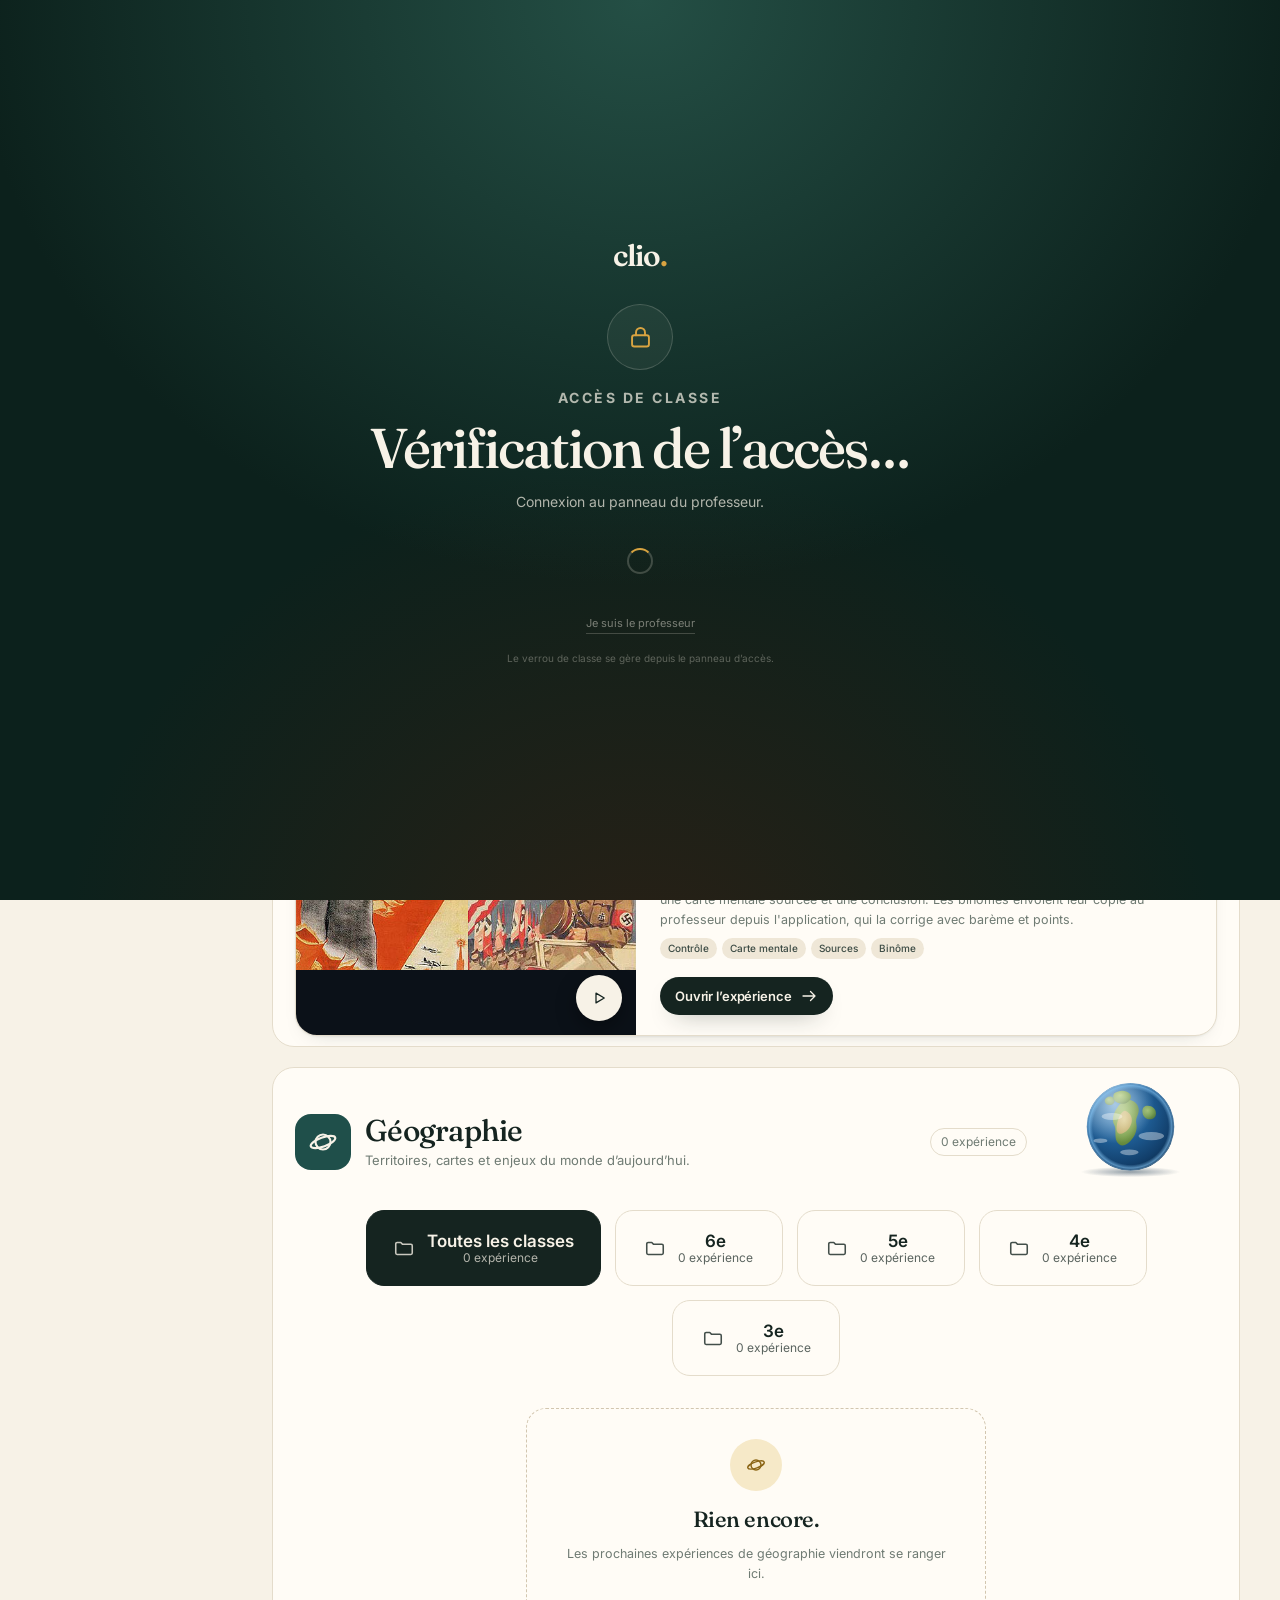
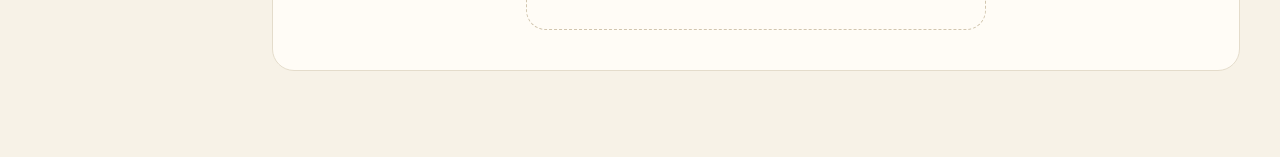
==== commit aff836a9: "Tampons plus realistes, illustrations et mode edition visible Les illustrations decoratives devienne" ====
--- a/app/index.html
+++ b/app/index.html
@@ -161,7 +161,7 @@
               <p class="section-sub" id="project-count">Des enquêtes prêtes à lancer, à côté de vos séances.</p>
             </div>
             <div class="section-head-actions">
-              <button type="button" class="btn btn-ghost btn-sm" id="editTextsBtn">Modifier les textes</button>
+              <button type="button" class="btn btn-secondary btn-sm" id="editTextsBtn"><svg class="ico"><use href="#i-text"/></svg>Modifier les textes</button>
               <span class="badge badge-ready">Prêt à lancer</span>
             </div>
           </div>
--- a/app/projects.css
+++ b/app/projects.css
@@ -158,7 +158,7 @@
   overflow: hidden;
 }
 .subject-block + .subject-block { margin-top: 20px; }
-.subject-head { display: flex; align-items: center; gap: 14px; position: relative; z-index: 1; }
+.subject-head { display: flex; align-items: center; gap: 14px; position: relative; z-index: 1; padding-right: 190px; min-height: 104px; }
 .subject-icon {
   width: 56px; height: 56px; flex: none; border-radius: 16px;
   display: grid; place-items: center;
@@ -174,9 +174,16 @@
   margin-left: auto; font-size: 12px; color: var(--muted);
   border: 1px solid var(--line); border-radius: 999px; padding: 4px 10px;
 }
-.subject-watermark {
-  position: absolute; top: -18px; right: 8px; width: 190px; height: 190px;
-  opacity: .05; pointer-events: none;
+.subject-art {
+  position: absolute;
+  top: 8px;
+  right: 16px;
+  height: 104px;
+  width: auto;
+  pointer-events: none;
+  z-index: 0;
+  -webkit-mask-image: radial-gradient(115% 115% at 55% 45%, #000 52%, transparent 100%);
+  mask-image: radial-gradient(115% 115% at 55% 45%, #000 52%, transparent 100%);
 }
 .subject-geo .subject-icon { background: #1f4f4a; }
 .subject-geo .subject-watermark { color: #1f4f4a; }
@@ -256,3 +263,10 @@
 body.compact-cards .project-sub,
 body.compact-cards .badge-row { display: none; }
 body.compact-cards .project-body { padding-top: 14px; padding-bottom: 14px; }
+
+@media (max-width: 900px) {
+  .subject-head { padding-right: 0; }
+  .subject-art { height: 76px; top: 2px; right: 8px; opacity: .6; }
+  .subject-head { min-height: 0; }
+  .subject-copy p { max-width: 60%; }
+}
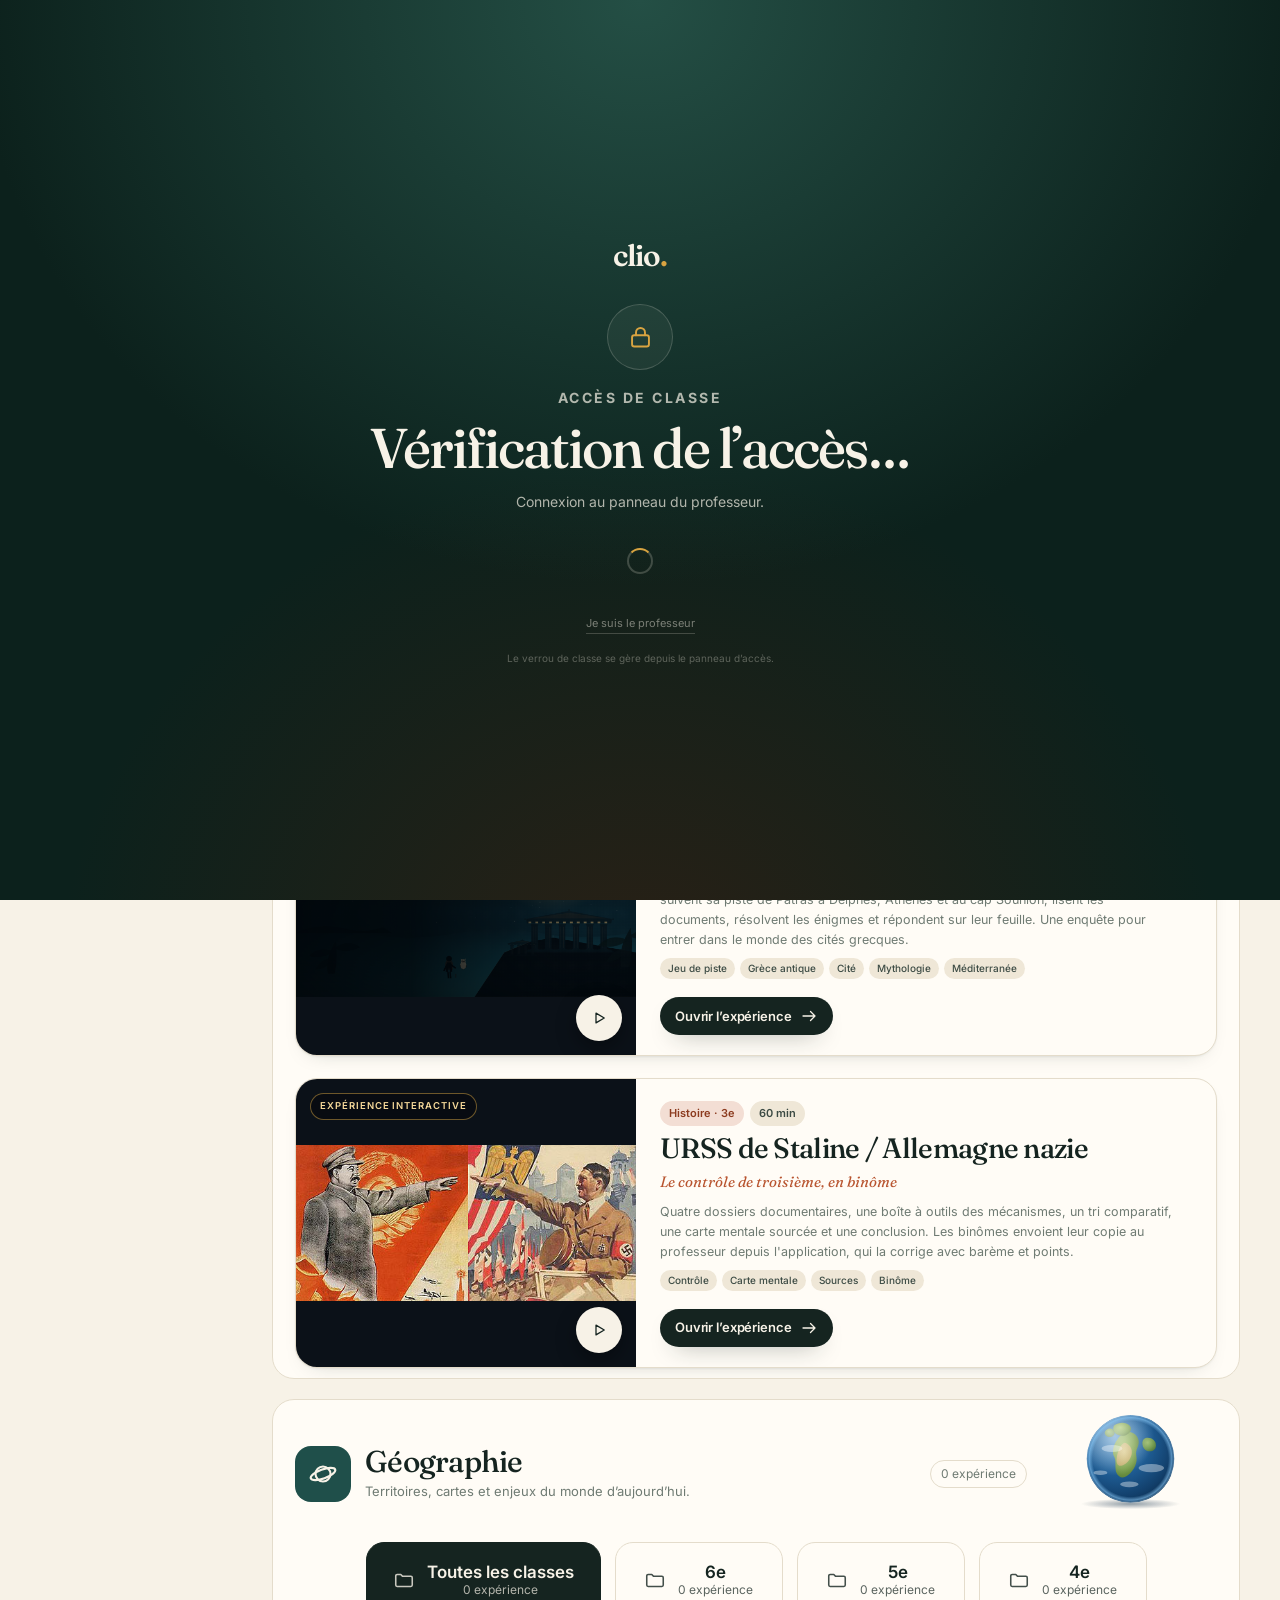
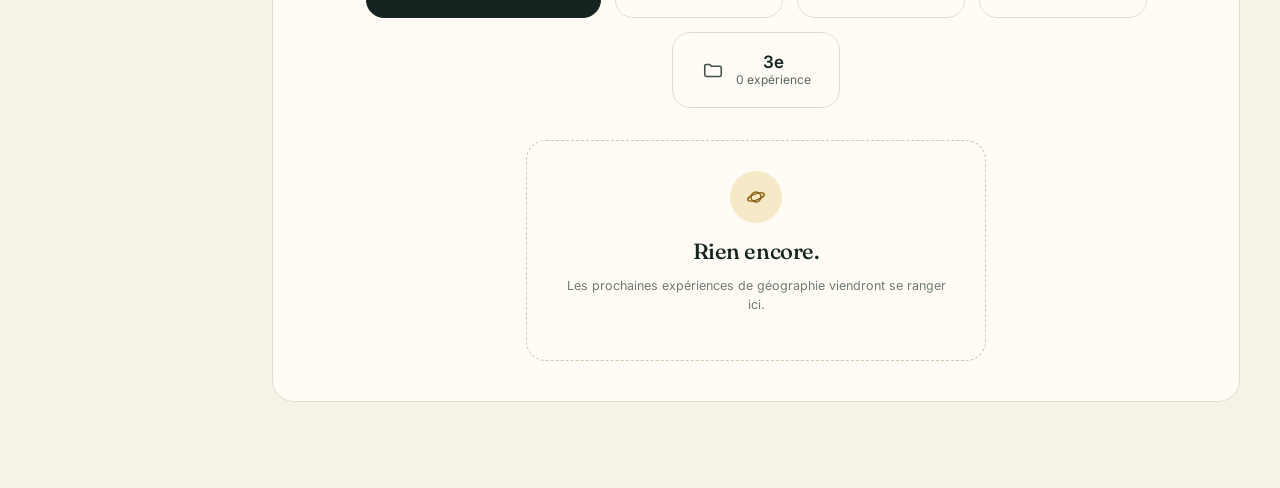
==== commit 83b8d3d7: "Forcer le rechargement des fichiers (liens à jour)" ====
--- a/app/index.html
+++ b/app/index.html
@@ -10,10 +10,10 @@
 <link rel="preconnect" href="https://fonts.googleapis.com">
 <link rel="preconnect" href="https://fonts.gstatic.com" crossorigin>
 <link href="https://fonts.googleapis.com/css2?family=Fraunces:opsz,wght@9..144,400;9..144,500;9..144,600&family=Inter:wght@400;500;600;700&display=swap" rel="stylesheet">
-<link rel="stylesheet" href="styles.css">
-<link rel="stylesheet" href="v2.css">
-<link rel="stylesheet" href="projects.css">
-<link rel="stylesheet" href="access.css">
+<link rel="stylesheet" href="styles.css?v=20261127b">
+<link rel="stylesheet" href="v2.css?v=20261127b">
+<link rel="stylesheet" href="projects.css?v=20261127b">
+<link rel="stylesheet" href="access.css?v=20261127b">
 <link rel="icon" href="icon.svg" type="image/svg+xml">
 <link rel="apple-touch-icon" href="icon-180.png">
 <link rel="manifest" href="manifest.webmanifest">
@@ -584,10 +584,10 @@
 
 <script src="vendor/qrcode.min.js"></script>
 <script src="vendor/mqtt.min.js"></script>
-<script src="live.js"></script>
-<script src="data.js"></script>
-<script src="slides.js"></script>
-<script src="editor.js"></script>
-<script src="app.js"></script>
+<script src="live.js?v=20261127b"></script>
+<script src="data.js?v=20261127b"></script>
+<script src="slides.js?v=20261127b"></script>
+<script src="editor.js?v=20261127b"></script>
+<script src="app.js?v=20261127b"></script>
 </body>
 </html>
--- a/app/access.css
+++ b/app/access.css
@@ -138,3 +138,19 @@
   .prof-exp-body .qr-box { width: 140px; height: 140px; }
   .qr-screen-title { font-size: 22px; }
 }
+
+.prof-session {
+  margin-top: 6px;
+  padding-top: 12px;
+  border-top: 1px dashed var(--line);
+  display: flex;
+  flex-direction: column;
+  gap: 8px;
+}
+.prof-session .qr-box { width: 140px; height: 140px; }
+.prof-session-code {
+  font-family: var(--font-mono);
+  font-size: 20px;
+  letter-spacing: .16em;
+  color: var(--ink);
+}
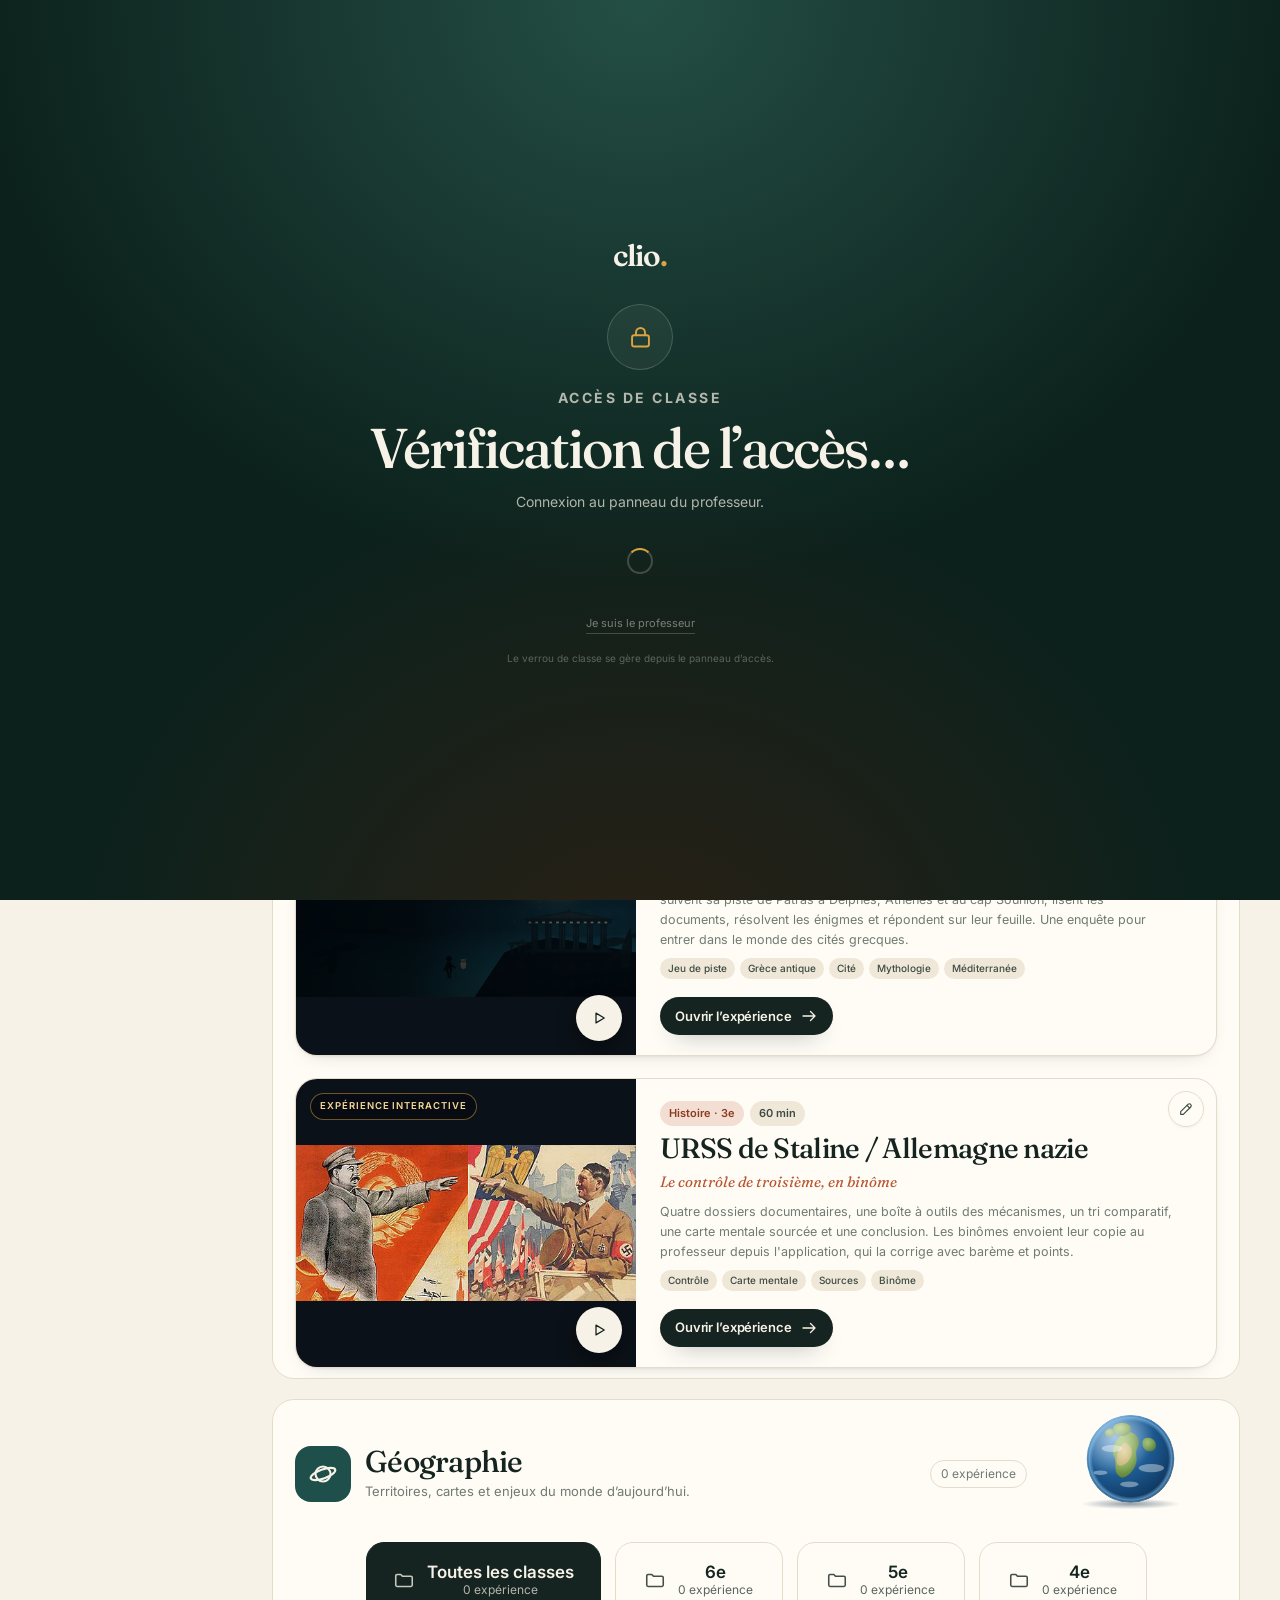
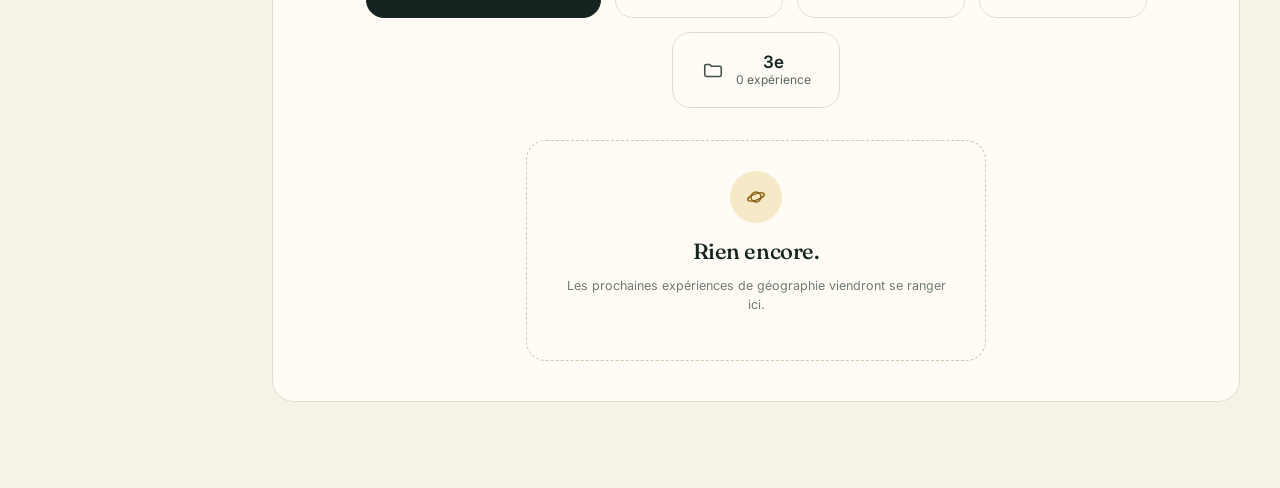
==== commit 5037eb2f: "Espace Correction centralisé, crayon d'édition sur les cartes, code de session uniquement dans le Pa" ====
--- a/app/index.html
+++ b/app/index.html
@@ -10,10 +10,11 @@
 <link rel="preconnect" href="https://fonts.googleapis.com">
 <link rel="preconnect" href="https://fonts.gstatic.com" crossorigin>
 <link href="https://fonts.googleapis.com/css2?family=Fraunces:opsz,wght@9..144,400;9..144,500;9..144,600&family=Inter:wght@400;500;600;700&display=swap" rel="stylesheet">
-<link rel="stylesheet" href="styles.css?v=20261127b">
-<link rel="stylesheet" href="v2.css?v=20261127b">
-<link rel="stylesheet" href="projects.css?v=20261127b">
-<link rel="stylesheet" href="access.css?v=20261127b">
+<link rel="stylesheet" href="styles.css?v=20261127c">
+<link rel="stylesheet" href="v2.css?v=20261127c">
+<link rel="stylesheet" href="projects.css?v=20261127c">
+<link rel="stylesheet" href="access.css?v=20261127c">
+<link rel="stylesheet" href="correction.css?v=20261127c">
 <link rel="icon" href="icon.svg" type="image/svg+xml">
 <link rel="apple-touch-icon" href="icon-180.png">
 <link rel="manifest" href="manifest.webmanifest">
@@ -61,6 +62,8 @@
   <symbol id="i-copy" viewBox="0 0 24 24"><rect x="8" y="8" width="12" height="12" rx="2"/><path d="M16 8V5a1 1 0 0 0-1-1H5a1 1 0 0 0-1 1v10a1 1 0 0 0 1 1h3"/></symbol>
   <symbol id="i-help" viewBox="0 0 24 24"><circle cx="12" cy="12" r="9"/><path d="M9.3 9.4a2.8 2.8 0 1 1 3.8 2.6c-.8.4-1.1 1-1.1 1.9"/><circle cx="12" cy="17.2" r=".8" fill="currentColor" stroke="none"/></symbol>
   <symbol id="i-drag" viewBox="0 0 24 24"><circle cx="9" cy="6" r="1.2" fill="currentColor" stroke="none"/><circle cx="15" cy="6" r="1.2" fill="currentColor" stroke="none"/><circle cx="9" cy="12" r="1.2" fill="currentColor" stroke="none"/><circle cx="15" cy="12" r="1.2" fill="currentColor" stroke="none"/><circle cx="9" cy="18" r="1.2" fill="currentColor" stroke="none"/><circle cx="15" cy="18" r="1.2" fill="currentColor" stroke="none"/></symbol>
+  <symbol id="i-pen" viewBox="0 0 24 24"><path d="M4 20h4L19 9a2.8 2.8 0 0 0-4-4L4 16z"/><path d="M13.5 6.5l4 4"/></symbol>
+  <symbol id="i-grade" viewBox="0 0 24 24"><rect x="5" y="4" width="14" height="17" rx="2"/><path d="M9 4V3h6v1M8.5 12.5l2.2 2.2 4.8-4.8"/></symbol>
   <symbol id="i-qr" viewBox="0 0 24 24"><rect x="3" y="3" width="7" height="7" rx="1"/><rect x="14" y="3" width="7" height="7" rx="1"/><rect x="3" y="14" width="7" height="7" rx="1"/><path d="M14 14h3v3h-3zM20 14h1M14 20h3M20 17v4M17 20h1"/></symbol>
 </svg>
 
@@ -91,6 +94,7 @@
       <a class="rail-link" href="#/library" data-rail data-nav="projects" data-scroll="projects-section"><svg class="ico"><use href="#i-layers"/></svg><span>Projets</span></a>
       <a class="rail-link" href="#/classes" data-rail data-soon="Classes"><svg class="ico"><use href="#i-users"/></svg><span>Classes</span></a>
       <a class="rail-link" href="#/prof" data-rail data-nav="prof"><svg class="ico"><use href="#i-lock"/></svg><span>Panneau</span></a>
+      <a class="rail-link" href="#/correction" data-rail data-nav="correction"><svg class="ico"><use href="#i-grade"/></svg><span>Correction</span></a>
     </nav>
 
     <div class="rail-foot">
@@ -441,6 +445,13 @@
               <button class="btn btn-primary btn-lg" id="prof-gate-btn">Fermer l’accès</button>
               <p class="meta tiny" id="prof-gate-note">Le changement s’applique en quelques secondes.</p>
             </section>
+            <section class="panel prof-card">
+              <div class="prof-card-head">
+                <div><span class="badge badge-terre">Copies des élèves</span><h2>Correction</h2></div>
+              </div>
+              <p class="meta">Toutes les copies reçues, par activité et par code de session. Les notes sont enregistrées en ligne.</p>
+              <a class="btn btn-primary btn-lg" href="#/correction"><svg class="ico"><use href="#i-grade"/></svg>Corriger les copies</a>
+            </section>
           </div>
 
           <div class="section-head section-head-wrap prof-exp-head">
@@ -458,6 +469,25 @@
           </div>
         </div>
       </div>
+    </section>
+
+    <!-- ============================ CORRECTION ============================ -->
+    <section class="screen" id="screen-correction" aria-labelledby="corr-title">
+      <header class="focusbar prof-bar">
+        <button class="icon-btn" data-go="library" aria-label="Retour à la bibliothèque"><svg class="ico"><use href="#i-arrow-left"/></svg></button>
+        <div class="focusbar-title">
+          <p class="crumb">Clio / Professeur</p>
+          <h1 id="corr-title">Correction</h1>
+        </div>
+        <a class="btn btn-ghost btn-sm" href="#/prof"><svg class="ico"><use href="#i-lock"/></svg>Panneau</a>
+        <button class="btn btn-ghost btn-sm" id="corr-refresh">Actualiser</button>
+        <span class="badge badge-terre">Professeur</span>
+      </header>
+      <div class="corr-wrap">
+        <aside class="corr-side panel" id="corr-list" aria-label="Copies reçues"></aside>
+        <div class="corr-main" id="corr-view" aria-live="polite"></div>
+      </div>
+      <div class="corr-zoom" id="corr-zoom" hidden><button class="qr-screen-close" aria-label="Fermer">×</button><div class="corr-zoom-body"></div></div>
     </section>
 
     <!-- ============================ RÉGLAGES ============================ -->
@@ -584,10 +614,11 @@
 
 <script src="vendor/qrcode.min.js"></script>
 <script src="vendor/mqtt.min.js"></script>
-<script src="live.js?v=20261127b"></script>
-<script src="data.js?v=20261127b"></script>
-<script src="slides.js?v=20261127b"></script>
-<script src="editor.js?v=20261127b"></script>
-<script src="app.js?v=20261127b"></script>
+<script src="live.js?v=20261127c"></script>
+<script src="data.js?v=20261127c"></script>
+<script src="slides.js?v=20261127c"></script>
+<script src="editor.js?v=20261127c"></script>
+<script src="correction.js?v=20261127c"></script>
+<script src="app.js?v=20261127c"></script>
 </body>
 </html>
--- a/app/correction.css
+++ b/app/correction.css
@@ -0,0 +1,196 @@
+/* ============================================================
+   Clio — espace Correction et crayon des cartes
+   ============================================================ */
+
+/* ---------- Crayon sur les cartes de l'accueil ---------- */
+.project-card { position: relative; }
+.card-edit {
+  position: absolute; top: 12px; right: 12px; z-index: 4;
+  display: grid; place-items: center; width: 36px; height: 36px; padding: 0;
+  border: 1px solid var(--line); border-radius: 50%;
+  background: rgba(255, 252, 246, .94); color: var(--ink-2);
+  box-shadow: var(--shadow-sm); transition: color .18s, border-color .18s, background .18s, transform .18s var(--ease);
+}
+.card-edit .ico { width: 16px; height: 16px; }
+.card-edit:hover { color: var(--terre); border-color: var(--terre); transform: translateY(-1px); }
+.card-edit.is-on { background: var(--terre); border-color: var(--terre); color: #fff; }
+.project-card.is-editing-card [contenteditable="true"] {
+  outline: 2px dashed var(--terre); outline-offset: 3px; background: #fffaf0; border-radius: 4px; cursor: text;
+}
+.project-card.is-editing-card .project-actions { display: none; }
+
+/* Panneau : deux cartes côte à côte */
+.prof-grid { grid-template-columns: repeat(auto-fit, minmax(280px, 460px)); }
+
+/* ---------- Mise en page ---------- */
+.corr-wrap {
+  display: grid; grid-template-columns: 320px minmax(0, 1fr); gap: 22px; align-items: start;
+  width: min(1320px, 100%); margin: 0 auto; padding: 26px 32px 70px;
+}
+.corr-side { position: sticky; top: 92px; max-height: calc(100vh - 110px); overflow: auto; padding: 18px; display: flex; flex-direction: column; gap: 16px; }
+.corr-main { min-width: 0; }
+
+.corr-act h3 { font-family: var(--font-display); font-size: 17px; font-weight: 500; letter-spacing: -.01em; margin-bottom: 8px; }
+.corr-act.is-paper { padding-top: 14px; border-top: 1px solid var(--line); display: flex; flex-direction: column; gap: 6px; align-items: flex-start; }
+.corr-act.is-paper h3 { margin-bottom: 0; font-size: 15px; color: var(--ink-2); }
+
+.corr-session {
+  width: 100%; display: grid; grid-template-columns: auto 1fr auto; align-items: center; gap: 8px;
+  padding: 9px 11px; margin-bottom: 6px; border: 1px solid var(--line); border-radius: 12px;
+  background: var(--surface-2); text-align: left; transition: border-color .18s, background .18s;
+}
+.corr-session:hover { border-color: var(--line-strong); }
+.corr-session.is-on { border-color: var(--ink); background: var(--surface); }
+.corr-session.is-empty { opacity: .62; }
+.corr-code { font-family: ui-monospace, "SF Mono", Menlo, monospace; font-weight: 700; font-size: 13px; letter-spacing: .04em; }
+.corr-session-meta { font-size: 11.5px; color: var(--muted); }
+
+.corr-copies { display: flex; flex-direction: column; gap: 4px; margin: 0 0 10px 10px; padding-left: 10px; border-left: 2px solid var(--line); }
+.corr-copy {
+  display: flex; align-items: center; justify-content: space-between; gap: 10px;
+  padding: 8px 10px; border: 1px solid transparent; border-radius: 10px; background: none; text-align: left;
+}
+.corr-copy:hover { background: rgba(21, 36, 32, .045); }
+.corr-copy.is-on { background: var(--ink); color: var(--paper); }
+.corr-copy span:first-child { min-width: 0; display: flex; flex-direction: column; }
+.corr-copy strong { font-size: 13px; font-weight: 600; overflow: hidden; text-overflow: ellipsis; white-space: nowrap; }
+.corr-copy small { font-size: 11px; opacity: .7; }
+.corr-copy-score { flex: none; font-size: 11.5px; font-weight: 700; color: var(--terre); }
+.corr-copy-score.is-done { color: var(--ok); }
+.corr-copy.is-on .corr-copy-score { color: var(--safran); }
+.corr-none { padding: 4px 2px; }
+.corr-export { align-self: flex-start; padding: 6px 2px; font-size: 12px; }
+
+.corr-import { border-top: 1px solid var(--line); padding-top: 12px; }
+.corr-import summary { cursor: pointer; font-size: 12px; color: var(--muted); font-weight: 600; }
+.corr-import[open] summary { margin-bottom: 8px; }
+.corr-import textarea { width: 100%; min-height: 64px; margin: 8px 0; font-size: 12px; resize: vertical; }
+.corr-import-actions { display: flex; flex-wrap: wrap; gap: 6px; }
+.corr-import label.btn { cursor: pointer; }
+
+.corr-empty { text-align: left; }
+.corr-empty h2 { font-family: var(--font-display); font-size: 22px; font-weight: 500; margin-bottom: 6px; }
+
+/* ---------- Copie ---------- */
+.corr-doc { display: flex; flex-direction: column; gap: 16px; }
+.corr-head { display: flex; align-items: center; justify-content: space-between; gap: 18px; padding: 22px 26px; }
+.corr-head h2 { font-family: var(--font-display); font-size: 28px; font-weight: 500; letter-spacing: -.02em; margin: 4px 0 2px; }
+.corr-total { display: flex; flex-direction: column; align-items: flex-end; flex: none; }
+.corr-total strong { font-family: var(--font-display); font-size: 44px; font-weight: 500; line-height: 1; color: var(--terre); }
+.corr-total > span { font-size: 13px; color: var(--muted); font-weight: 600; }
+.corr-save { font-size: 11px; color: var(--ok); min-height: 14px; }
+.corr-save.is-error { color: var(--bad); }
+
+.corr-sec { padding: 22px 26px; display: flex; flex-direction: column; gap: 14px; }
+.corr-sec-head { display: flex; align-items: flex-start; justify-content: space-between; gap: 14px; flex-wrap: wrap; padding-bottom: 12px; border-bottom: 1px solid var(--line); }
+.corr-sec-head h3 { font-family: var(--font-display); font-size: 21px; font-weight: 500; letter-spacing: -.015em; }
+.corr-sec-right { display: flex; align-items: center; gap: 8px; flex-wrap: wrap; }
+.corr-sec-total { font-weight: 700; font-size: 15px; }
+.corr-sec-max { min-height: 32px; padding: 0 12px; font-size: 12px; border-color: var(--line-strong); }
+
+.corr-dossier { display: flex; flex-direction: column; gap: 10px; }
+.corr-dossier + .corr-dossier { margin-top: 8px; }
+.corr-dossier h4 { font-size: 11.5px; font-weight: 700; letter-spacing: .1em; text-transform: uppercase; color: var(--muted); }
+.corr-q { border: 1px solid var(--line); border-radius: 14px; background: var(--surface-2); overflow: hidden; }
+.corr-q-head { display: grid; grid-template-columns: auto 1fr auto; gap: 10px; align-items: center; padding: 11px 14px; background: var(--surface); border-bottom: 1px solid var(--line); }
+.corr-q-num { font-family: var(--font-display); font-size: 15px; color: var(--terre); }
+.corr-q-head p { font-weight: 600; font-size: 14px; line-height: 1.4; }
+.corr-q-body { display: grid; grid-template-columns: 1fr 1fr; }
+.corr-q-body > div { padding: 12px 14px; }
+.corr-q-body > div + div { border-left: 1px solid var(--line); }
+
+.corr-answer span, .corr-key span { display: block; font-size: 10.5px; font-weight: 700; letter-spacing: .1em; text-transform: uppercase; margin-bottom: 4px; }
+.corr-answer span { color: var(--forest); }
+.corr-answer p { font-size: 14px; line-height: 1.55; color: var(--ink); }
+.corr-answer.is-blank p { color: var(--bad); font-style: italic; }
+.corr-key span { color: var(--muted); }
+.corr-key p { font-size: 13px; line-height: 1.55; color: var(--ink-2); }
+.corr-sec > .corr-answer, .corr-sec > .corr-key { padding: 12px 14px; border-radius: 12px; border: 1px solid var(--line); }
+.corr-sec > .corr-answer { background: var(--surface); }
+.corr-sec > .corr-key { background: var(--surface-2); }
+
+/* Contrôle de note + bouton Max */
+.cg { display: inline-flex; align-items: center; gap: 5px; flex: none; }
+.cg-input {
+  width: 62px; height: 34px; padding: 0 6px; text-align: center;
+  border: 1px solid var(--line-strong); border-radius: 9px; background: #fff; font-weight: 700; font-size: 14px;
+}
+.cg-input:focus { outline: none; border-color: var(--terre); box-shadow: 0 0 0 3px rgba(184, 84, 47, .15); }
+.cg-of { font-size: 12px; color: var(--muted); white-space: nowrap; }
+.cg-max {
+  height: 30px; padding: 0 9px; border-radius: 999px; border: 1px solid var(--line-strong);
+  background: var(--surface); color: var(--ink-2); font-size: 11px; font-weight: 700; letter-spacing: .02em;
+}
+.cg-max:hover { border-color: var(--ok); color: var(--ok); }
+.cg.is-full .cg-input { border-color: var(--ok); background: var(--ok-soft); color: var(--ok); }
+.cg.is-full .cg-max { background: var(--ok); border-color: var(--ok); color: #fff; }
+
+/* Mécanismes */
+.corr-table-wrap { overflow-x: auto; }
+.corr-table { width: 100%; border-collapse: collapse; font-size: 13px; }
+.corr-table th { text-align: left; font-size: 10.5px; font-weight: 700; letter-spacing: .08em; text-transform: uppercase; color: var(--muted); padding: 0 8px 8px; }
+.corr-table td { padding: 10px 8px; border-top: 1px solid var(--line); vertical-align: middle; }
+.corr-mech-label { font-weight: 600; line-height: 1.4; min-width: 220px; }
+.corr-mech-label small { display: block; margin-top: 3px; font-weight: 400; font-size: 11.5px; color: var(--muted); line-height: 1.45; }
+.corr-pill { display: inline-block; padding: 4px 9px; border-radius: 999px; background: var(--paper-deep); font-size: 12px; font-weight: 600; white-space: nowrap; }
+.corr-pill.is-key { background: var(--surface-2); border: 1px dashed var(--line-strong); color: var(--ink-2); }
+.corr-table tr.is-ok td:nth-child(2) .corr-pill { background: var(--ok-soft); color: var(--ok); }
+.corr-table tr.is-bad td:nth-child(2) .corr-pill { background: var(--bad-soft); color: var(--bad); }
+.corr-mark { font-weight: 800; font-size: 15px; text-align: center; }
+tr.is-ok .corr-mark, .corr-chip.is-ok .corr-mark { color: var(--ok); }
+tr.is-bad .corr-mark, .corr-chip.is-bad .corr-mark { color: var(--bad); }
+
+/* Tri en colonnes */
+.corr-cols { display: grid; grid-template-columns: repeat(4, minmax(0, 1fr)); gap: 10px; }
+.corr-col { border: 1px solid var(--line); border-radius: 14px; padding: 10px; background: var(--surface-2); display: flex; flex-direction: column; gap: 8px; border-top-width: 4px; }
+.corr-col-commun { border-top-color: #2f6f6a; }
+.corr-col-urss { border-top-color: #9b3d3d; }
+.corr-col-allemagne { border-top-color: #3d4f6b; }
+.corr-col-nuance { border-top-color: #6b5b7a; }
+.corr-col h5, .corr-unplaced h5 { font-size: 12px; font-weight: 700; display: flex; justify-content: space-between; gap: 6px; }
+.corr-col h5 small { font-weight: 500; color: var(--muted); }
+.corr-chip { border: 1px solid var(--line); border-radius: 10px; background: #fff; padding: 8px 9px; display: flex; flex-direction: column; gap: 6px; }
+.corr-chip p { font-size: 12.5px; font-weight: 600; line-height: 1.35; display: flex; gap: 6px; }
+.corr-chip p .corr-mark { font-size: 13px; }
+.corr-chip small { font-size: 11px; color: var(--bad); font-weight: 600; }
+.corr-chip.is-ok { border-color: rgba(44, 122, 88, .45); background: #F5FAF7; }
+.corr-chip.is-bad { border-color: rgba(178, 58, 46, .45); background: #FDF6F4; }
+.corr-chip .cg-input { width: 54px; height: 30px; font-size: 13px; }
+.corr-chip .cg-max { height: 26px; padding: 0 8px; }
+.corr-unplaced { display: grid; grid-template-columns: repeat(auto-fill, minmax(200px, 1fr)); gap: 8px; padding: 10px; border: 1px dashed var(--line-strong); border-radius: 14px; }
+.corr-unplaced h5 { grid-column: 1 / -1; }
+
+/* Carte mentale */
+.corr-map { border: 1px solid var(--line); border-radius: 14px; background: #FBF8F1; padding: 10px; cursor: zoom-in; }
+.corr-map svg { width: 100%; height: auto; max-height: 560px; }
+.corr-nodes summary { cursor: pointer; font-size: 12.5px; font-weight: 600; color: var(--ink-2); }
+.corr-nodes ul { margin-top: 8px; display: grid; grid-template-columns: repeat(auto-fill, minmax(240px, 1fr)); gap: 6px; }
+.corr-nodes li { font-size: 12.5px; padding: 7px 9px; border: 1px solid var(--line); border-radius: 9px; background: var(--surface-2); }
+.corr-nodes li small { display: block; color: var(--muted); font-size: 11px; margin-top: 2px; }
+.corr-nodes li small.is-missing { color: var(--bad); }
+.corr-zoom { position: fixed; inset: 0; z-index: 120; background: rgba(15, 43, 38, .82); display: grid; place-items: center; padding: 30px; cursor: zoom-out; }
+.corr-zoom[hidden] { display: none; }
+.corr-zoom-body { width: min(1500px, 100%); max-height: 100%; overflow: auto; background: #FBF8F1; border-radius: 18px; padding: 16px; }
+.corr-zoom-body svg { width: 100%; height: auto; }
+
+.corr-foot { display: flex; align-items: center; gap: 14px; padding: 16px 22px; position: sticky; bottom: 12px; z-index: 5; }
+.corr-foot strong { font-family: var(--font-display); font-size: 20px; font-weight: 500; }
+.corr-foot .btn { margin-left: auto; }
+
+@media (max-width: 1100px) {
+  .corr-cols { grid-template-columns: repeat(2, minmax(0, 1fr)); }
+}
+@media (max-width: 900px) {
+  .corr-wrap { grid-template-columns: 1fr; padding: 16px 16px 90px; }
+  .corr-side { position: static; max-height: none; }
+  .corr-q-body { grid-template-columns: 1fr; }
+  .corr-q-body > div + div { border-left: 0; border-top: 1px solid var(--line); }
+  .corr-q-head { grid-template-columns: auto 1fr; }
+  .corr-q-head .cg { grid-column: 1 / -1; justify-self: end; }
+  .corr-head { flex-direction: column; align-items: flex-start; }
+  .corr-total { align-items: flex-start; }
+}
+@media (max-width: 560px) {
+  .corr-cols { grid-template-columns: 1fr; }
+  .corr-sec, .corr-head { padding: 16px; }
+}
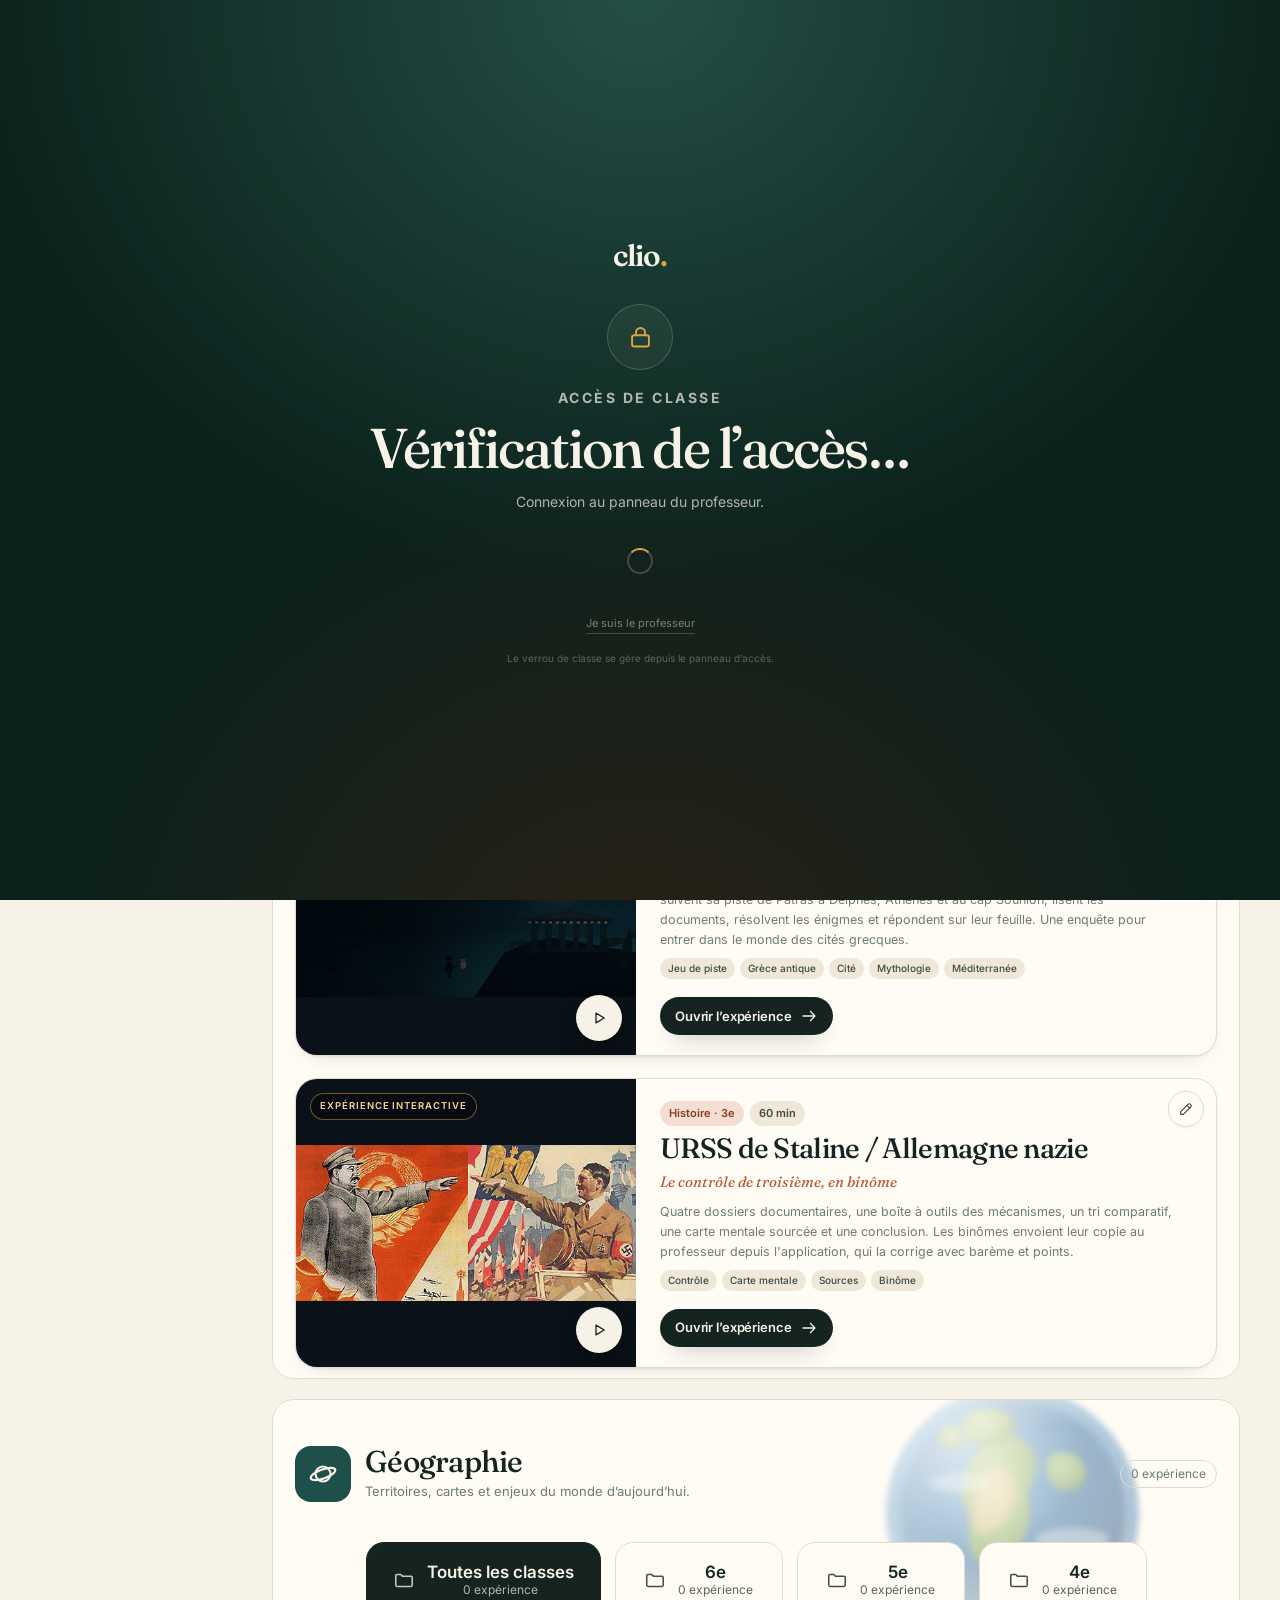
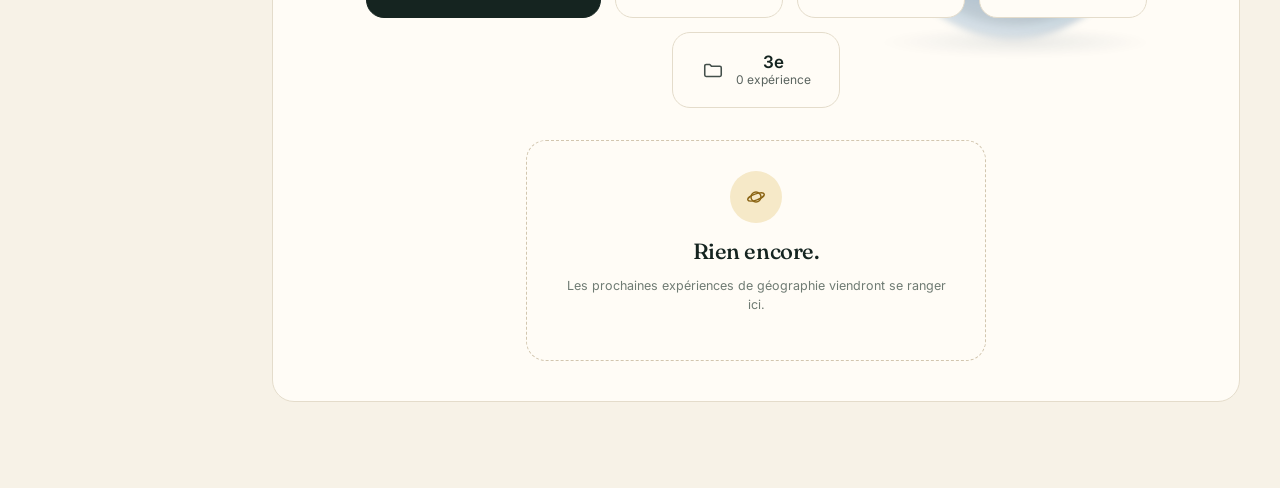
==== commit 9b7edc88: "Accueil : illustrations agrandies derrière le texte, floues et transparentes" ====
--- a/app/index.html
+++ b/app/index.html
@@ -10,11 +10,11 @@
 <link rel="preconnect" href="https://fonts.googleapis.com">
 <link rel="preconnect" href="https://fonts.gstatic.com" crossorigin>
 <link href="https://fonts.googleapis.com/css2?family=Fraunces:opsz,wght@9..144,400;9..144,500;9..144,600&family=Inter:wght@400;500;600;700&display=swap" rel="stylesheet">
-<link rel="stylesheet" href="styles.css?v=20261127c">
-<link rel="stylesheet" href="v2.css?v=20261127c">
-<link rel="stylesheet" href="projects.css?v=20261127c">
-<link rel="stylesheet" href="access.css?v=20261127c">
-<link rel="stylesheet" href="correction.css?v=20261127c">
+<link rel="stylesheet" href="styles.css?v=20261127f">
+<link rel="stylesheet" href="v2.css?v=20261127f">
+<link rel="stylesheet" href="projects.css?v=20261127f">
+<link rel="stylesheet" href="access.css?v=20261127f">
+<link rel="stylesheet" href="correction.css?v=20261127f">
 <link rel="icon" href="icon.svg" type="image/svg+xml">
 <link rel="apple-touch-icon" href="icon-180.png">
 <link rel="manifest" href="manifest.webmanifest">
@@ -614,11 +614,11 @@
 
 <script src="vendor/qrcode.min.js"></script>
 <script src="vendor/mqtt.min.js"></script>
-<script src="live.js?v=20261127c"></script>
-<script src="data.js?v=20261127c"></script>
-<script src="slides.js?v=20261127c"></script>
-<script src="editor.js?v=20261127c"></script>
-<script src="correction.js?v=20261127c"></script>
-<script src="app.js?v=20261127c"></script>
+<script src="live.js?v=20261127f"></script>
+<script src="data.js?v=20261127f"></script>
+<script src="slides.js?v=20261127f"></script>
+<script src="editor.js?v=20261127f"></script>
+<script src="correction.js?v=20261127f"></script>
+<script src="app.js?v=20261127f"></script>
 </body>
 </html>
--- a/app/projects.css
+++ b/app/projects.css
@@ -158,7 +158,7 @@
   overflow: hidden;
 }
 .subject-block + .subject-block { margin-top: 20px; }
-.subject-head { display: flex; align-items: center; gap: 14px; position: relative; z-index: 1; padding-right: 190px; min-height: 104px; }
+.subject-head { display: flex; align-items: center; gap: 14px; position: relative; z-index: 1; min-height: 104px; }
 .subject-icon {
   width: 56px; height: 56px; flex: none; border-radius: 16px;
   display: grid; place-items: center;
@@ -176,14 +176,18 @@
 }
 .subject-art {
   position: absolute;
-  top: 8px;
-  right: 16px;
-  height: 104px;
+  top: -34px;
+  right: -40px;
+  height: 300px;
   width: auto;
+  max-width: none;
   pointer-events: none;
   z-index: 0;
-  -webkit-mask-image: radial-gradient(115% 115% at 55% 45%, #000 52%, transparent 100%);
-  mask-image: radial-gradient(115% 115% at 55% 45%, #000 52%, transparent 100%);
+  opacity: .42;
+  filter: blur(3px) saturate(1.1);
+  -webkit-filter: blur(3px) saturate(1.1);
+  -webkit-mask-image: radial-gradient(70% 70% at 60% 45%, #000 35%, transparent 100%);
+  mask-image: radial-gradient(70% 70% at 60% 45%, #000 35%, transparent 100%);
 }
 .subject-geo .subject-icon { background: #1f4f4a; }
 .subject-geo .subject-watermark { color: #1f4f4a; }
@@ -266,7 +270,7 @@
 
 @media (max-width: 900px) {
   .subject-head { padding-right: 0; }
-  .subject-art { height: 76px; top: 2px; right: 8px; opacity: .6; }
+  .subject-art { height: 210px; top: -24px; right: -50px; opacity: .35; }
   .subject-head { min-height: 0; }
   .subject-copy p { max-width: 60%; }
 }
--- a/app/correction.css
+++ b/app/correction.css
@@ -194,3 +194,29 @@
   .corr-cols { grid-template-columns: 1fr; }
   .corr-sec, .corr-head { padding: 16px; }
 }
+
+/* Correction automatique en attente de validation */
+.corr-sec-head.is-auto { background: var(--ok-soft); border-radius: 12px; padding: 10px 12px; }
+.corr-auto-note { margin: 4px 0 0; font-size: 13px; color: var(--ok); font-weight: 600; }
+.corr-sec-ok { min-height: 34px; min-width: 64px; font-size: 14px; }
+.cg.is-auto .cg-input { border-style: dashed; }
+
+/* Nom du binôme sous la note */
+.corr-total-score { display: flex; align-items: baseline; gap: 4px; justify-content: flex-end; }
+.corr-total-names { margin: 2px 0 0; font-size: 14px; font-weight: 600; text-align: right; }
+.corr-foot-total { display: flex; flex-direction: column; }
+.corr-foot-total .corr-total-names { text-align: left; font-weight: 500; color: var(--ink-soft, inherit); }
+
+/* Barème */
+.corr-act-head { display: flex; align-items: center; justify-content: space-between; gap: 8px; }
+.corr-act-head .btn { min-height: 30px; padding: 0 10px; font-size: 12px; }
+.corr-act-head .btn.is-on { border-color: var(--ok); color: var(--ok); }
+.bar-list { list-style: none; margin: 0; padding: 0; }
+.bar-row { display: grid; grid-template-columns: 1fr 76px auto; align-items: center; gap: 10px; padding: 8px 0; border-bottom: 1px solid var(--line, #e5e5e5); }
+.bar-row:last-child { border-bottom: 0; }
+.bar-row p { margin: 0; font-size: 14px; }
+.bar-row .corr-q-num { margin-right: 8px; }
+.bar-input { width: 76px; }
+.bar-all { display: inline-flex; align-items: center; gap: 6px; margin-left: 10px; }
+.bar-all .bar-input { width: 64px; }
+[data-bar-grand].is-off { color: #c0392b; }
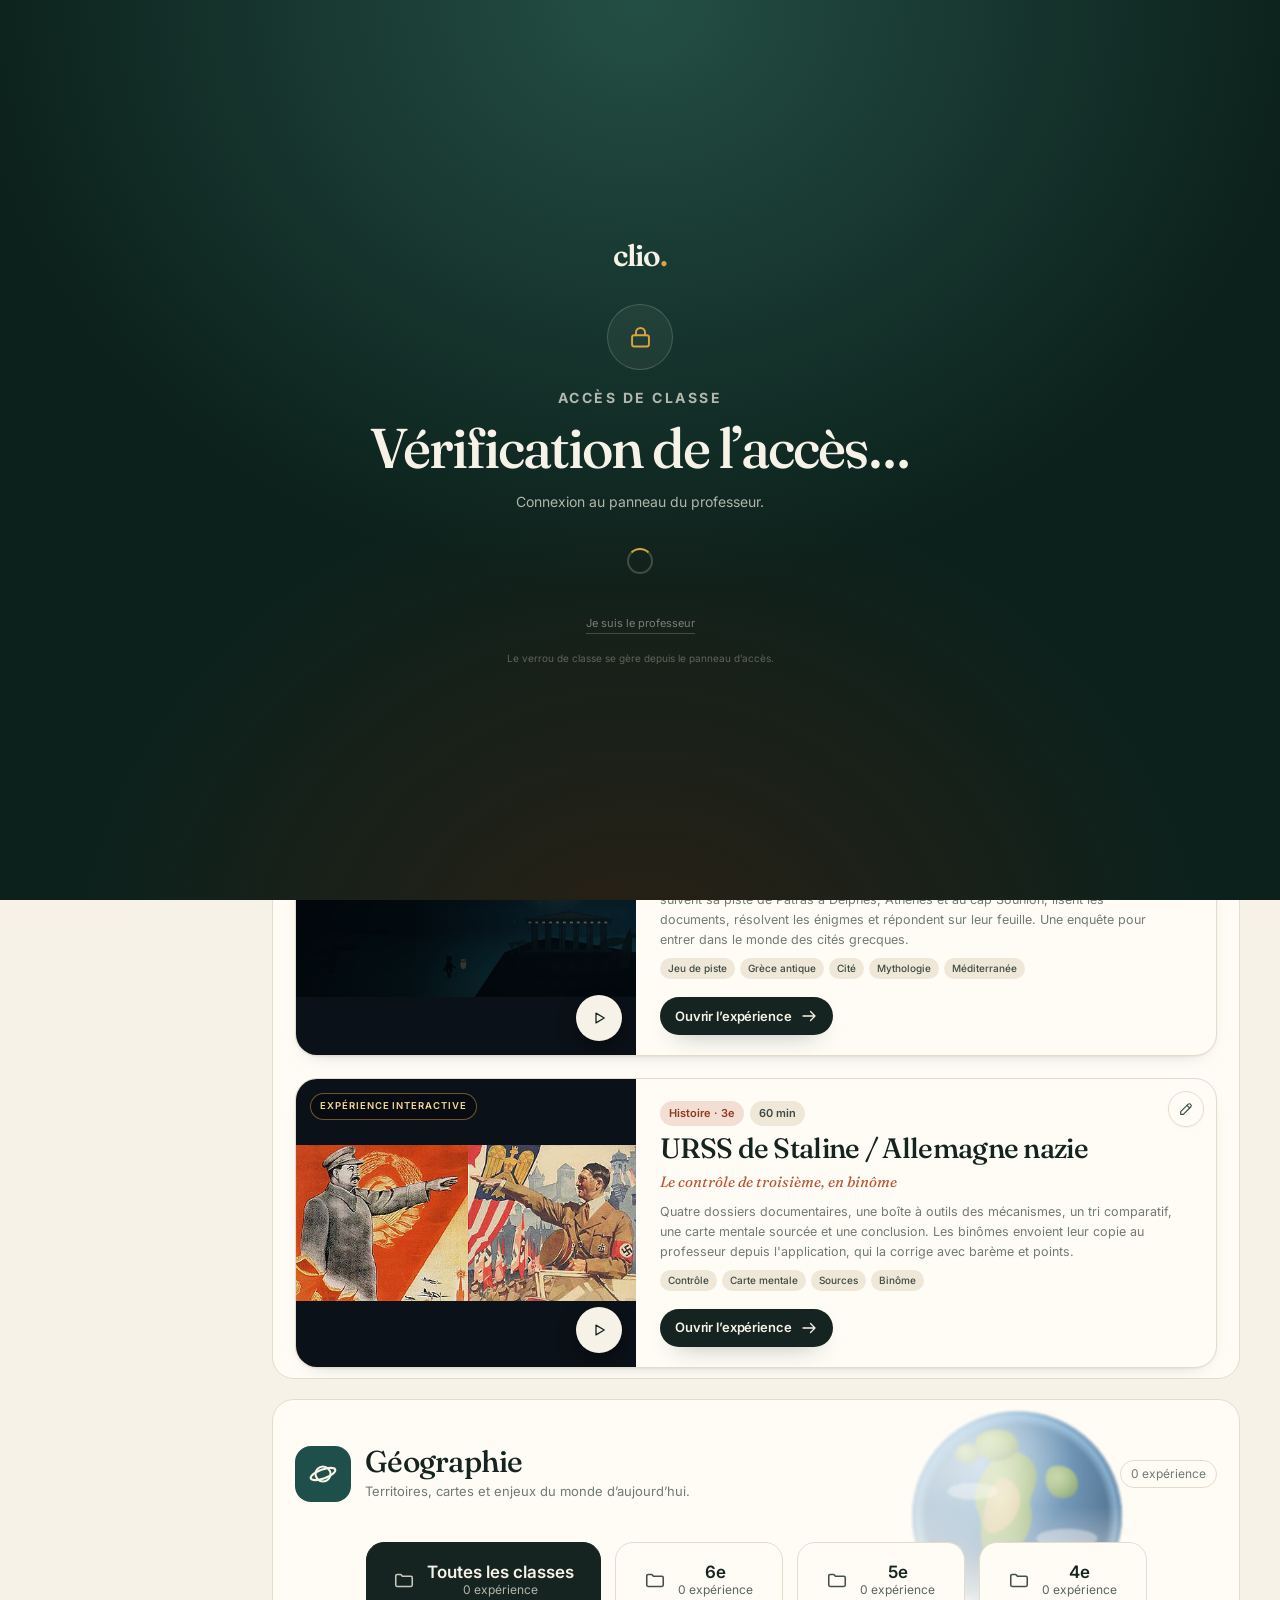
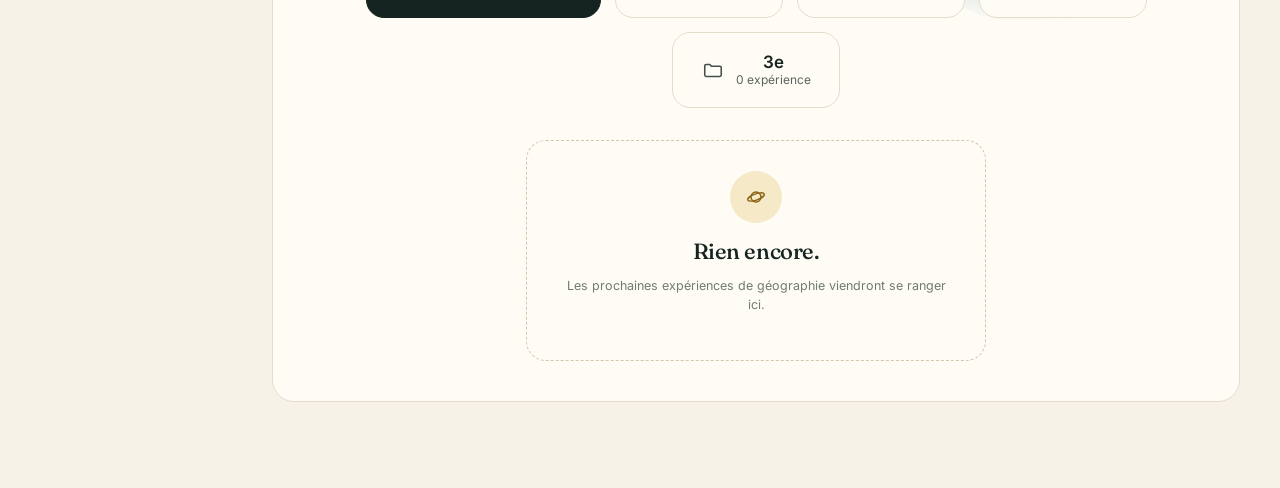
==== commit b2f2261b: "Accueil : illustrations plus nettes, fondu vers le texte" ====
--- a/app/index.html
+++ b/app/index.html
@@ -10,11 +10,11 @@
 <link rel="preconnect" href="https://fonts.googleapis.com">
 <link rel="preconnect" href="https://fonts.gstatic.com" crossorigin>
 <link href="https://fonts.googleapis.com/css2?family=Fraunces:opsz,wght@9..144,400;9..144,500;9..144,600&family=Inter:wght@400;500;600;700&display=swap" rel="stylesheet">
-<link rel="stylesheet" href="styles.css?v=20261127f">
-<link rel="stylesheet" href="v2.css?v=20261127f">
-<link rel="stylesheet" href="projects.css?v=20261127f">
-<link rel="stylesheet" href="access.css?v=20261127f">
-<link rel="stylesheet" href="correction.css?v=20261127f">
+<link rel="stylesheet" href="styles.css?v=20261127g">
+<link rel="stylesheet" href="v2.css?v=20261127g">
+<link rel="stylesheet" href="projects.css?v=20261127g">
+<link rel="stylesheet" href="access.css?v=20261127g">
+<link rel="stylesheet" href="correction.css?v=20261127g">
 <link rel="icon" href="icon.svg" type="image/svg+xml">
 <link rel="apple-touch-icon" href="icon-180.png">
 <link rel="manifest" href="manifest.webmanifest">
@@ -614,11 +614,11 @@
 
 <script src="vendor/qrcode.min.js"></script>
 <script src="vendor/mqtt.min.js"></script>
-<script src="live.js?v=20261127f"></script>
-<script src="data.js?v=20261127f"></script>
-<script src="slides.js?v=20261127f"></script>
-<script src="editor.js?v=20261127f"></script>
-<script src="correction.js?v=20261127f"></script>
-<script src="app.js?v=20261127f"></script>
+<script src="live.js?v=20261127g"></script>
+<script src="data.js?v=20261127g"></script>
+<script src="slides.js?v=20261127g"></script>
+<script src="editor.js?v=20261127g"></script>
+<script src="correction.js?v=20261127g"></script>
+<script src="app.js?v=20261127g"></script>
 </body>
 </html>
--- a/app/projects.css
+++ b/app/projects.css
@@ -176,19 +176,23 @@
 }
 .subject-art {
   position: absolute;
-  top: -34px;
-  right: -40px;
-  height: 300px;
+  top: -6px;
+  right: 0;
+  height: 250px;
   width: auto;
   max-width: none;
   pointer-events: none;
   z-index: 0;
-  opacity: .42;
-  filter: blur(3px) saturate(1.1);
-  -webkit-filter: blur(3px) saturate(1.1);
-  -webkit-mask-image: radial-gradient(70% 70% at 60% 45%, #000 35%, transparent 100%);
-  mask-image: radial-gradient(70% 70% at 60% 45%, #000 35%, transparent 100%);
-}
+  opacity: .7;
+  filter: blur(1.2px);
+  -webkit-filter: blur(1.2px);
+  /* fondu vers le texte (gauche) et vers les dossiers (bas) */
+  -webkit-mask-image: linear-gradient(to right, transparent 0%, rgba(0,0,0,.55) 35%, #000 70%), linear-gradient(to bottom, #000 45%, transparent 92%);
+  -webkit-mask-composite: source-in;
+  mask-image: linear-gradient(to right, transparent 0%, rgba(0,0,0,.55) 35%, #000 70%), linear-gradient(to bottom, #000 45%, transparent 92%);
+  mask-composite: intersect;
+}
+.subject-count { position: relative; z-index: 1; background: color-mix(in srgb, var(--surface) 80%, transparent); -webkit-backdrop-filter: blur(6px); backdrop-filter: blur(6px); }
 .subject-geo .subject-icon { background: #1f4f4a; }
 .subject-geo .subject-watermark { color: #1f4f4a; }
 .subject-histoire .subject-watermark { color: #6b3b21; }
@@ -270,7 +274,7 @@
 
 @media (max-width: 900px) {
   .subject-head { padding-right: 0; }
-  .subject-art { height: 210px; top: -24px; right: -50px; opacity: .35; }
+  .subject-art { height: 170px; top: -4px; right: -20px; opacity: .6; }
   .subject-head { min-height: 0; }
   .subject-copy p { max-width: 60%; }
 }
